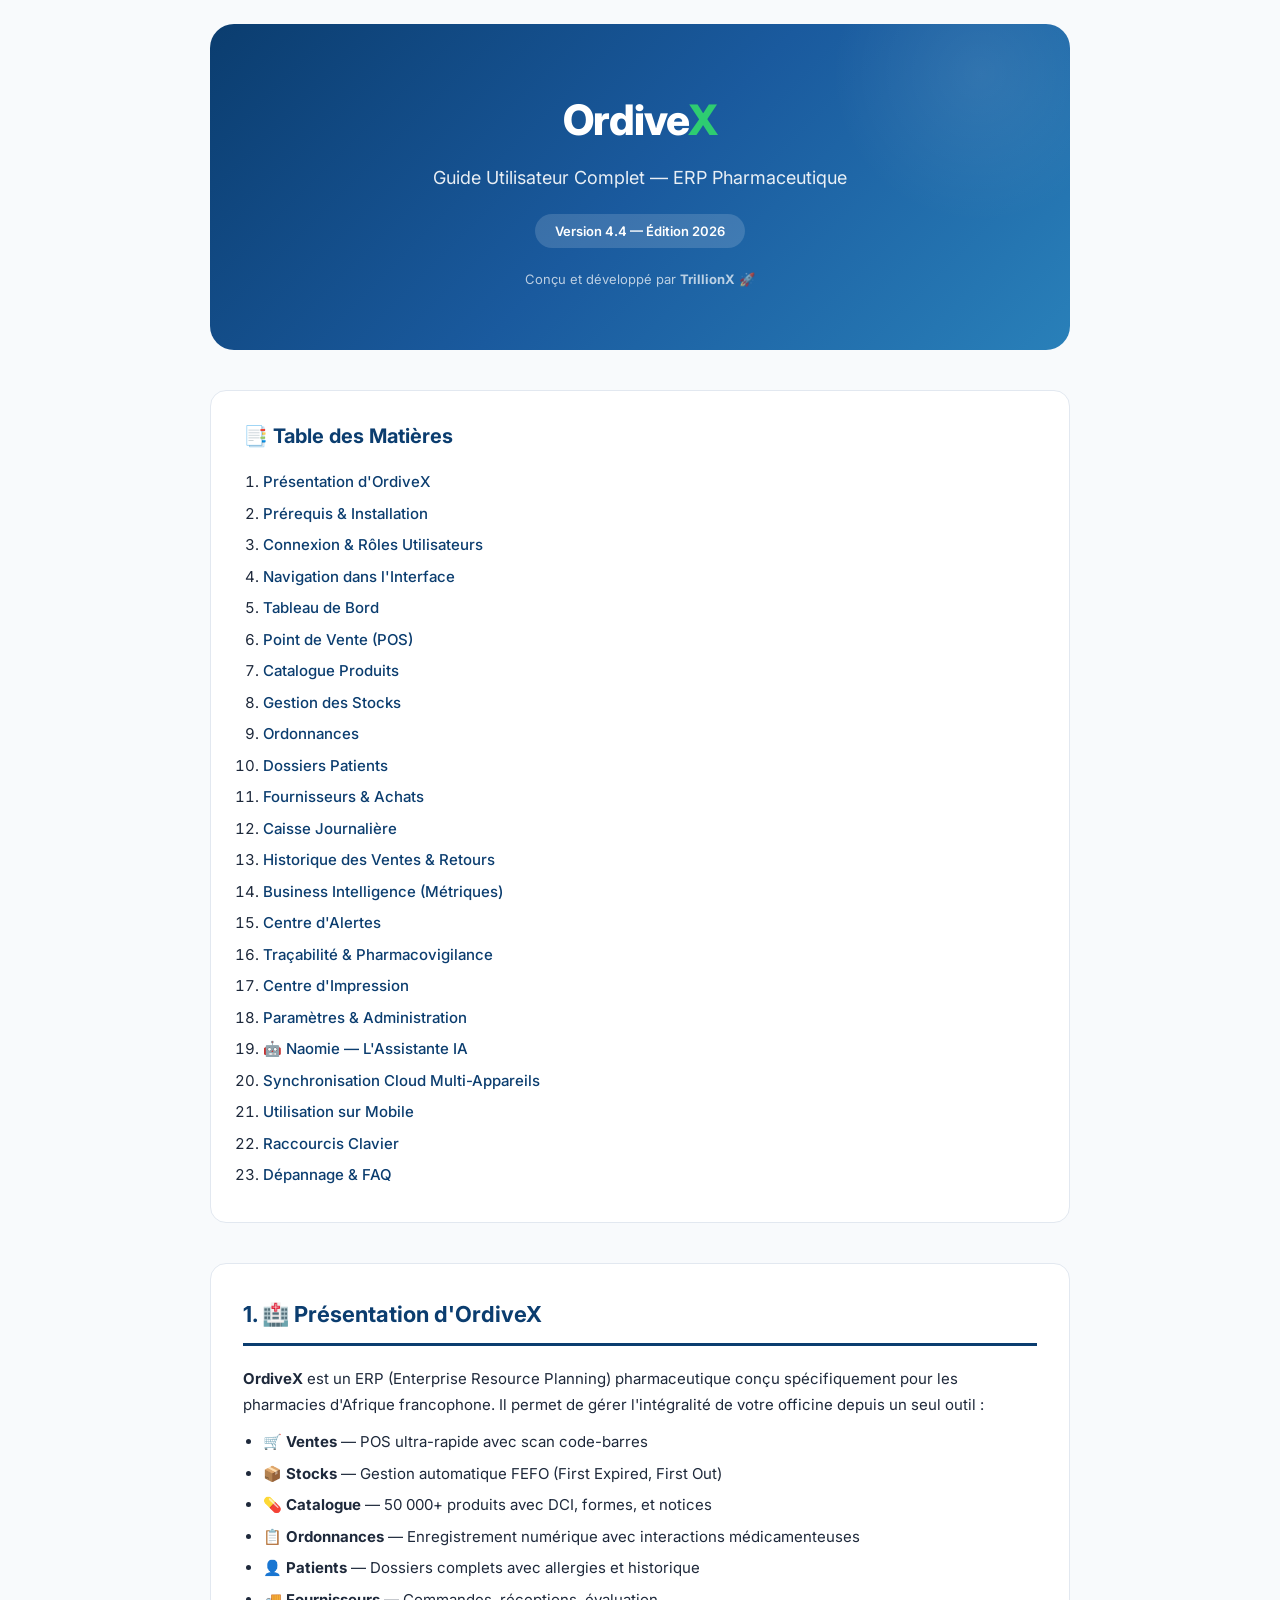
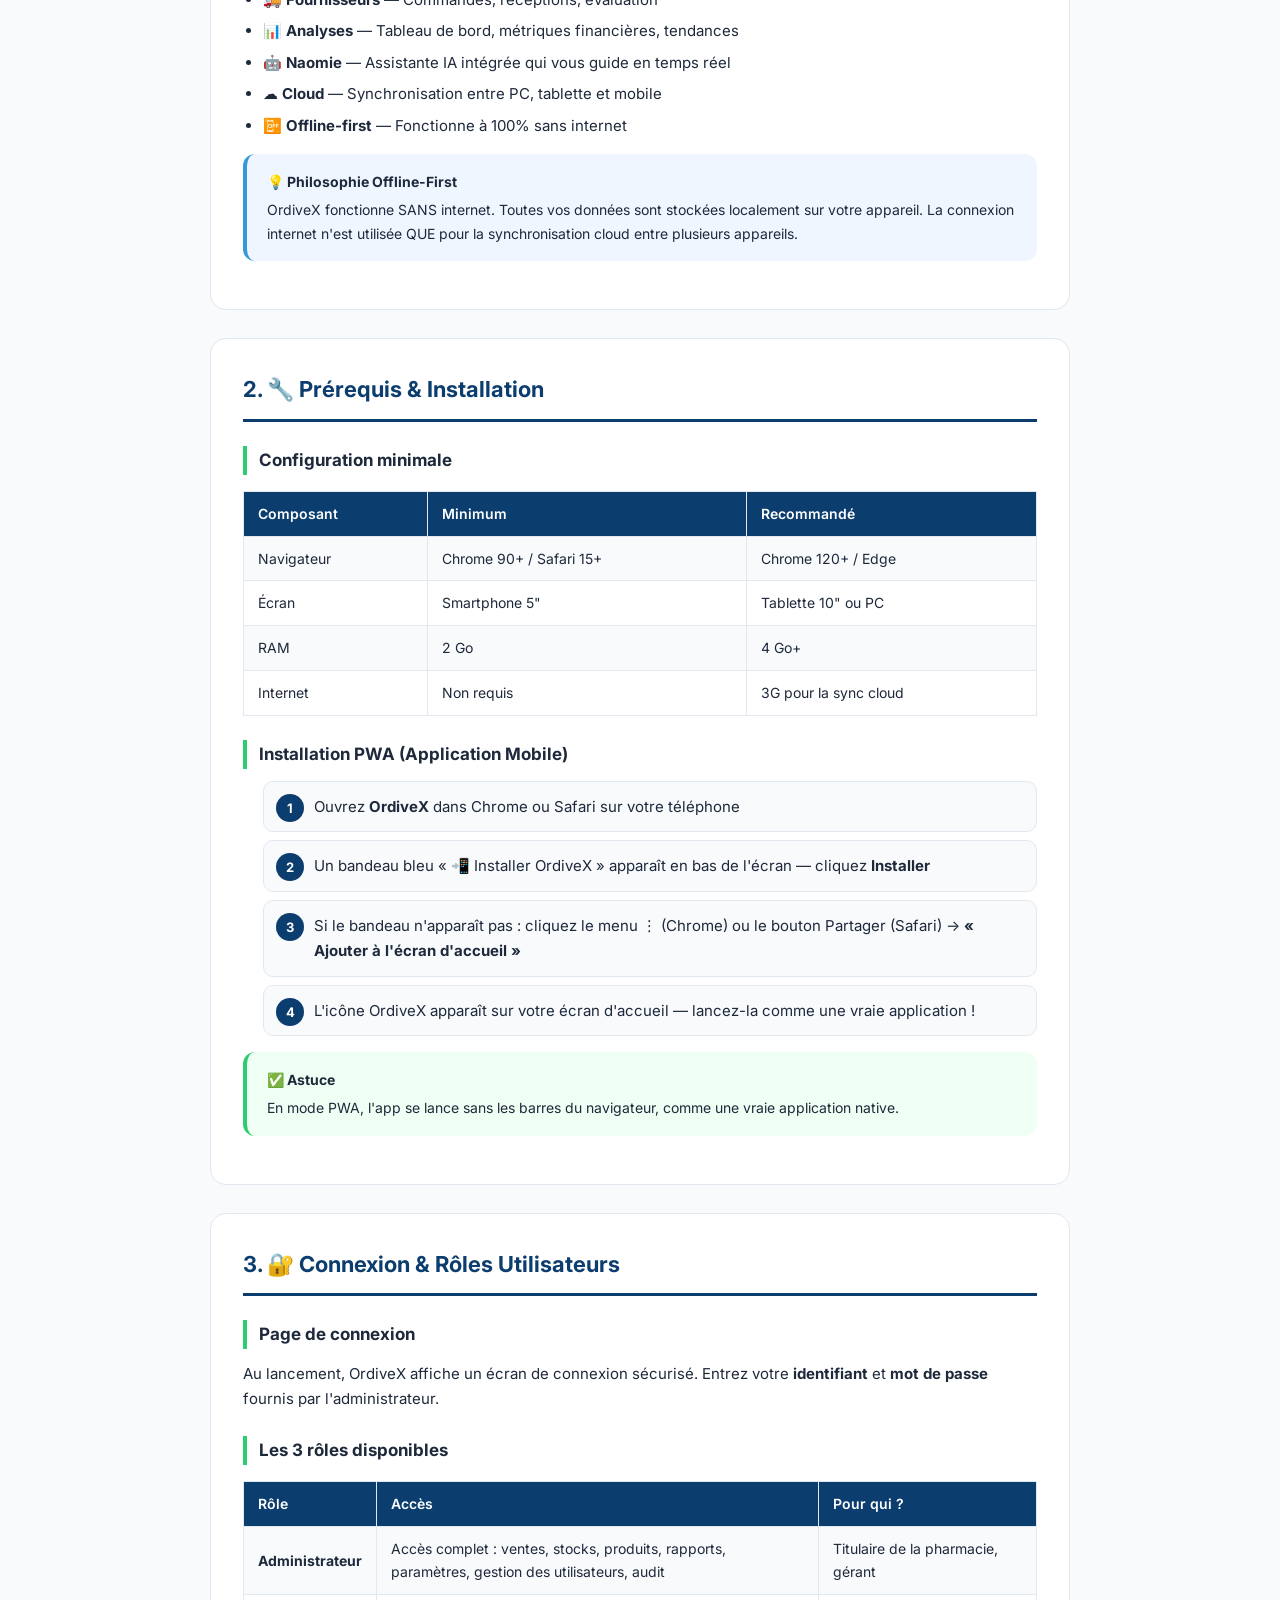
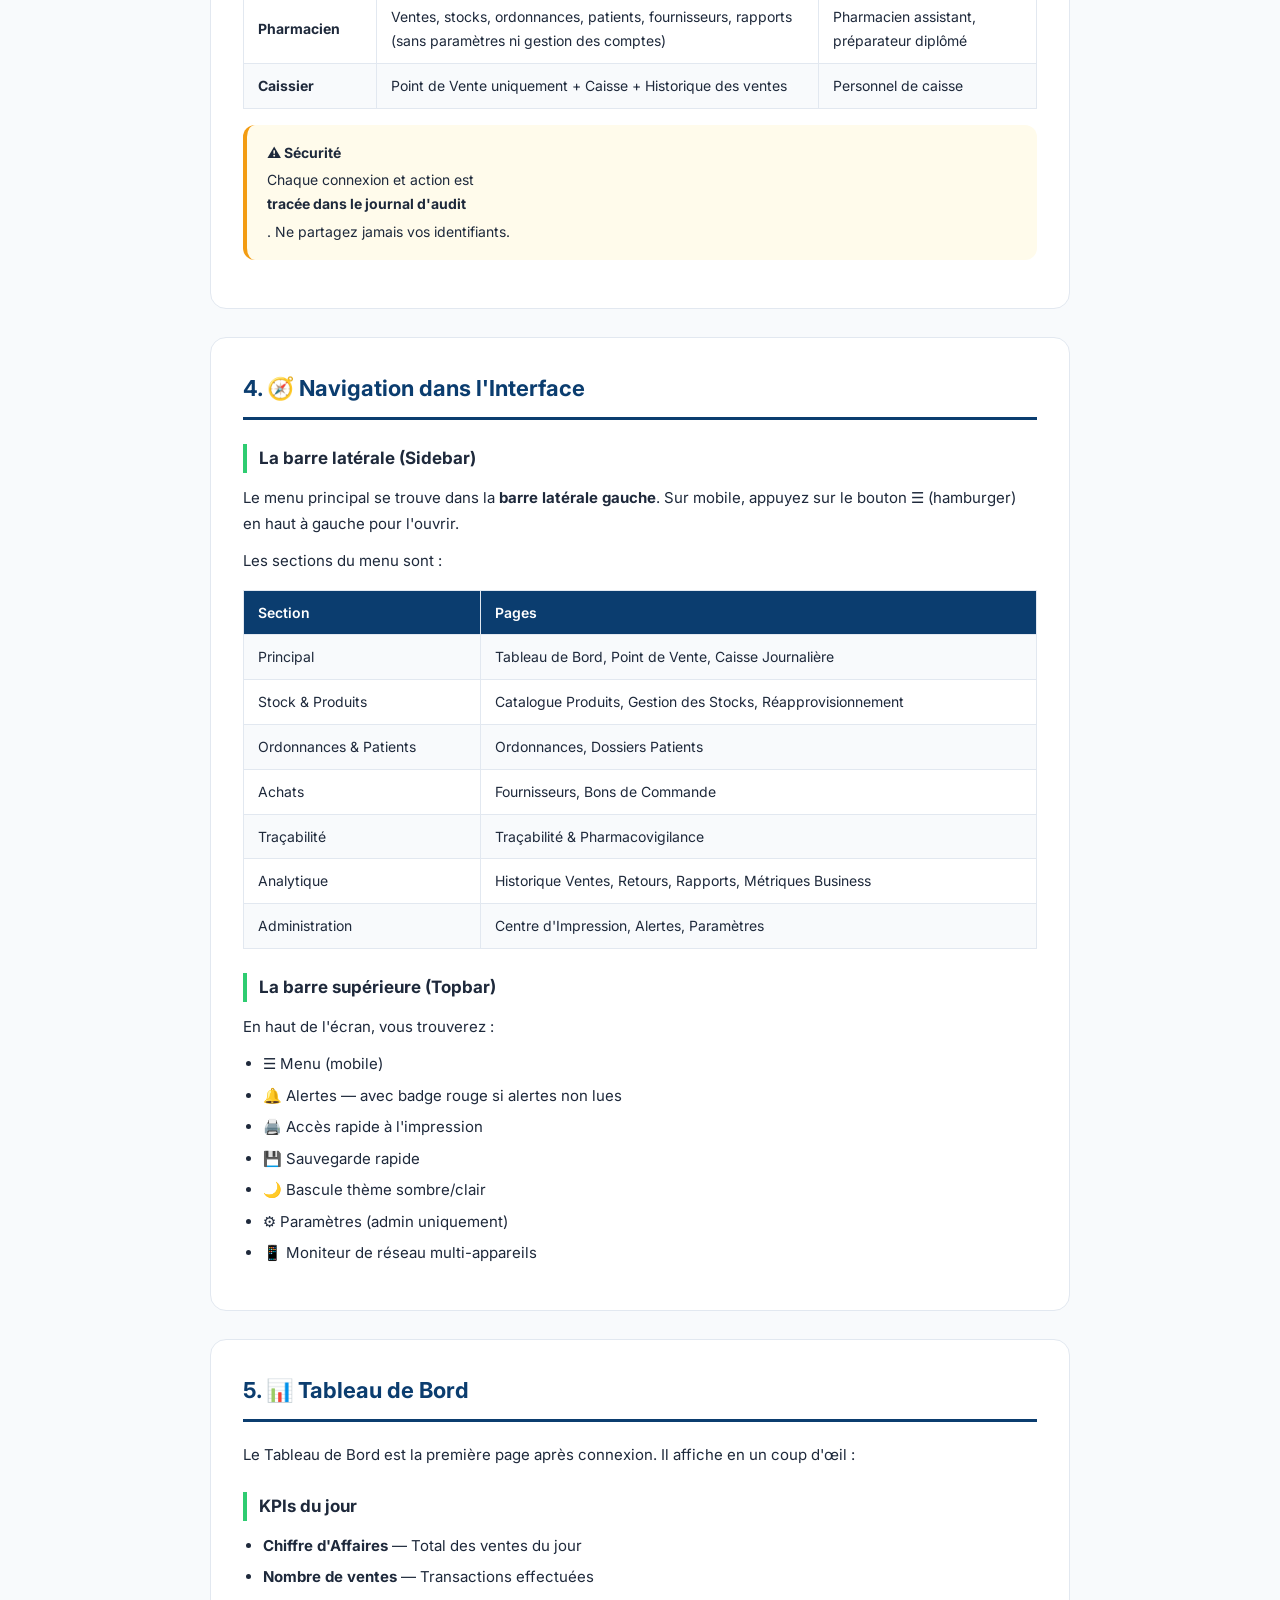
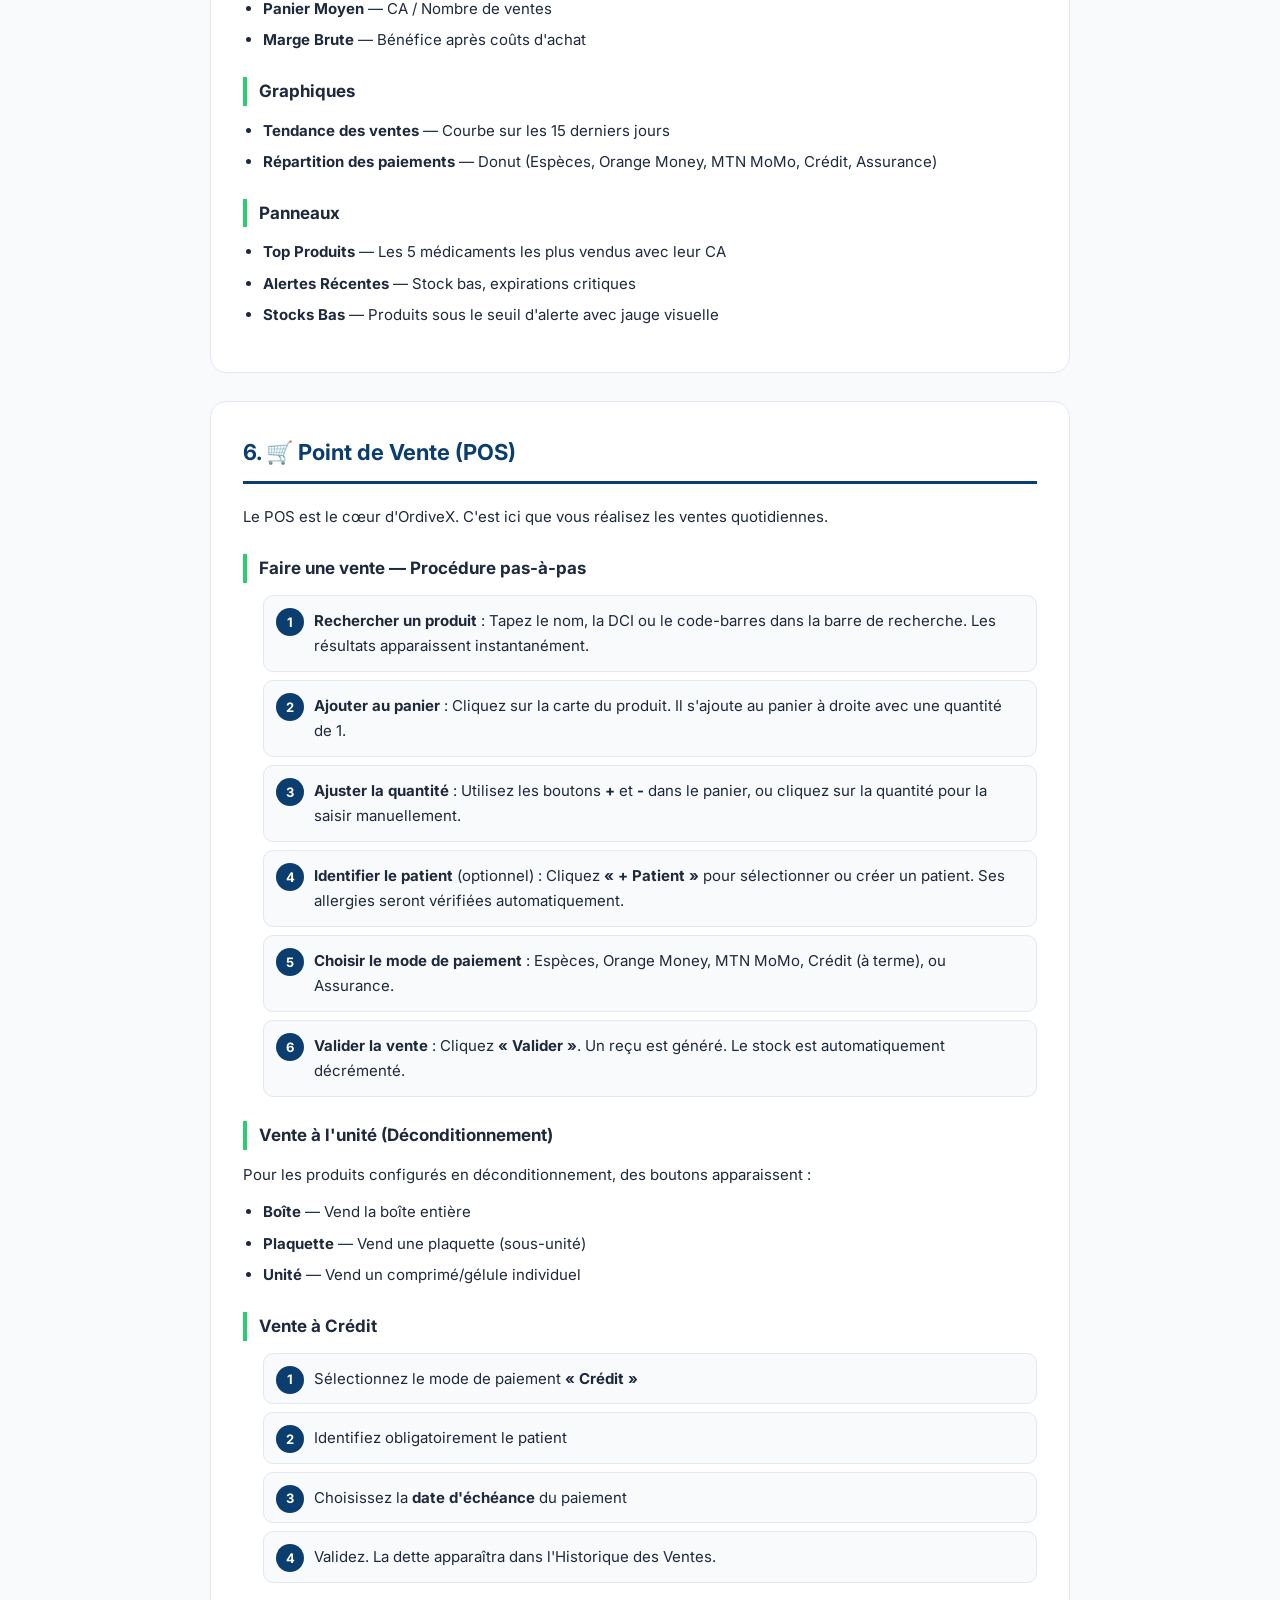
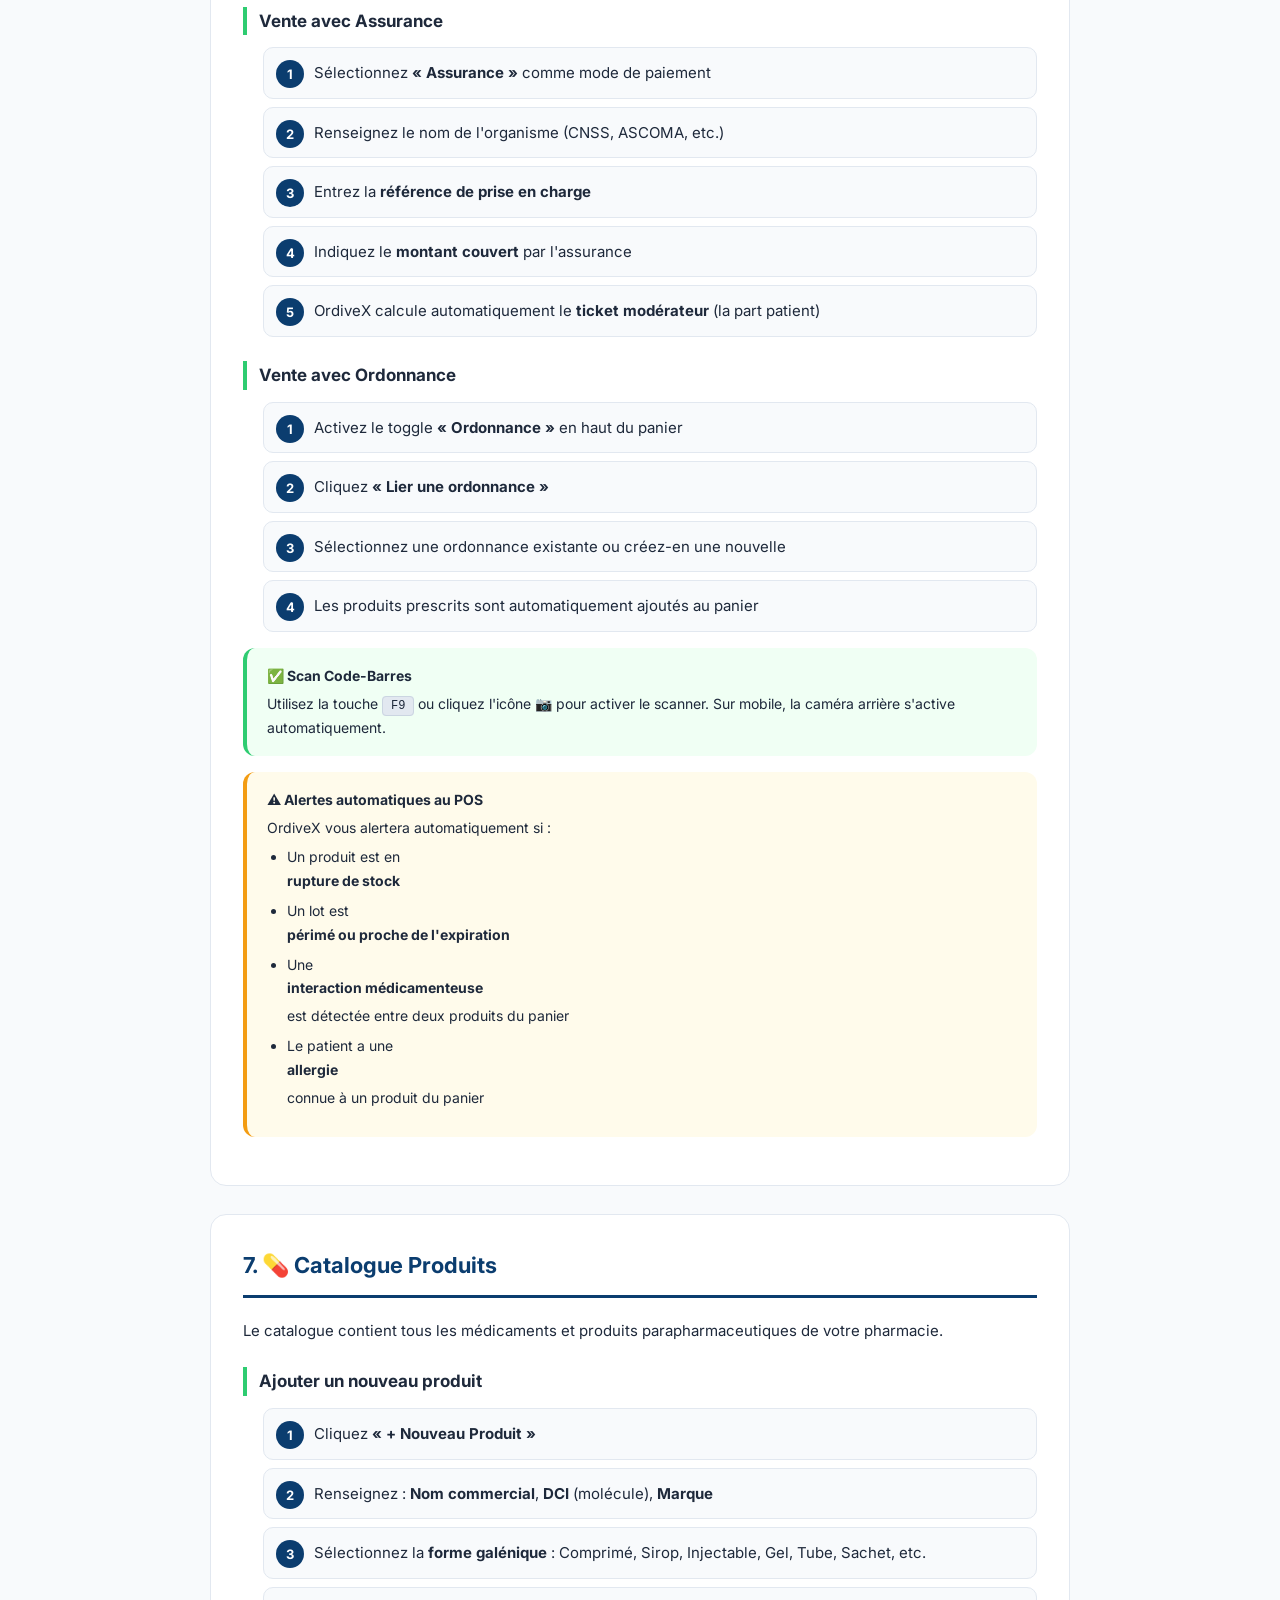
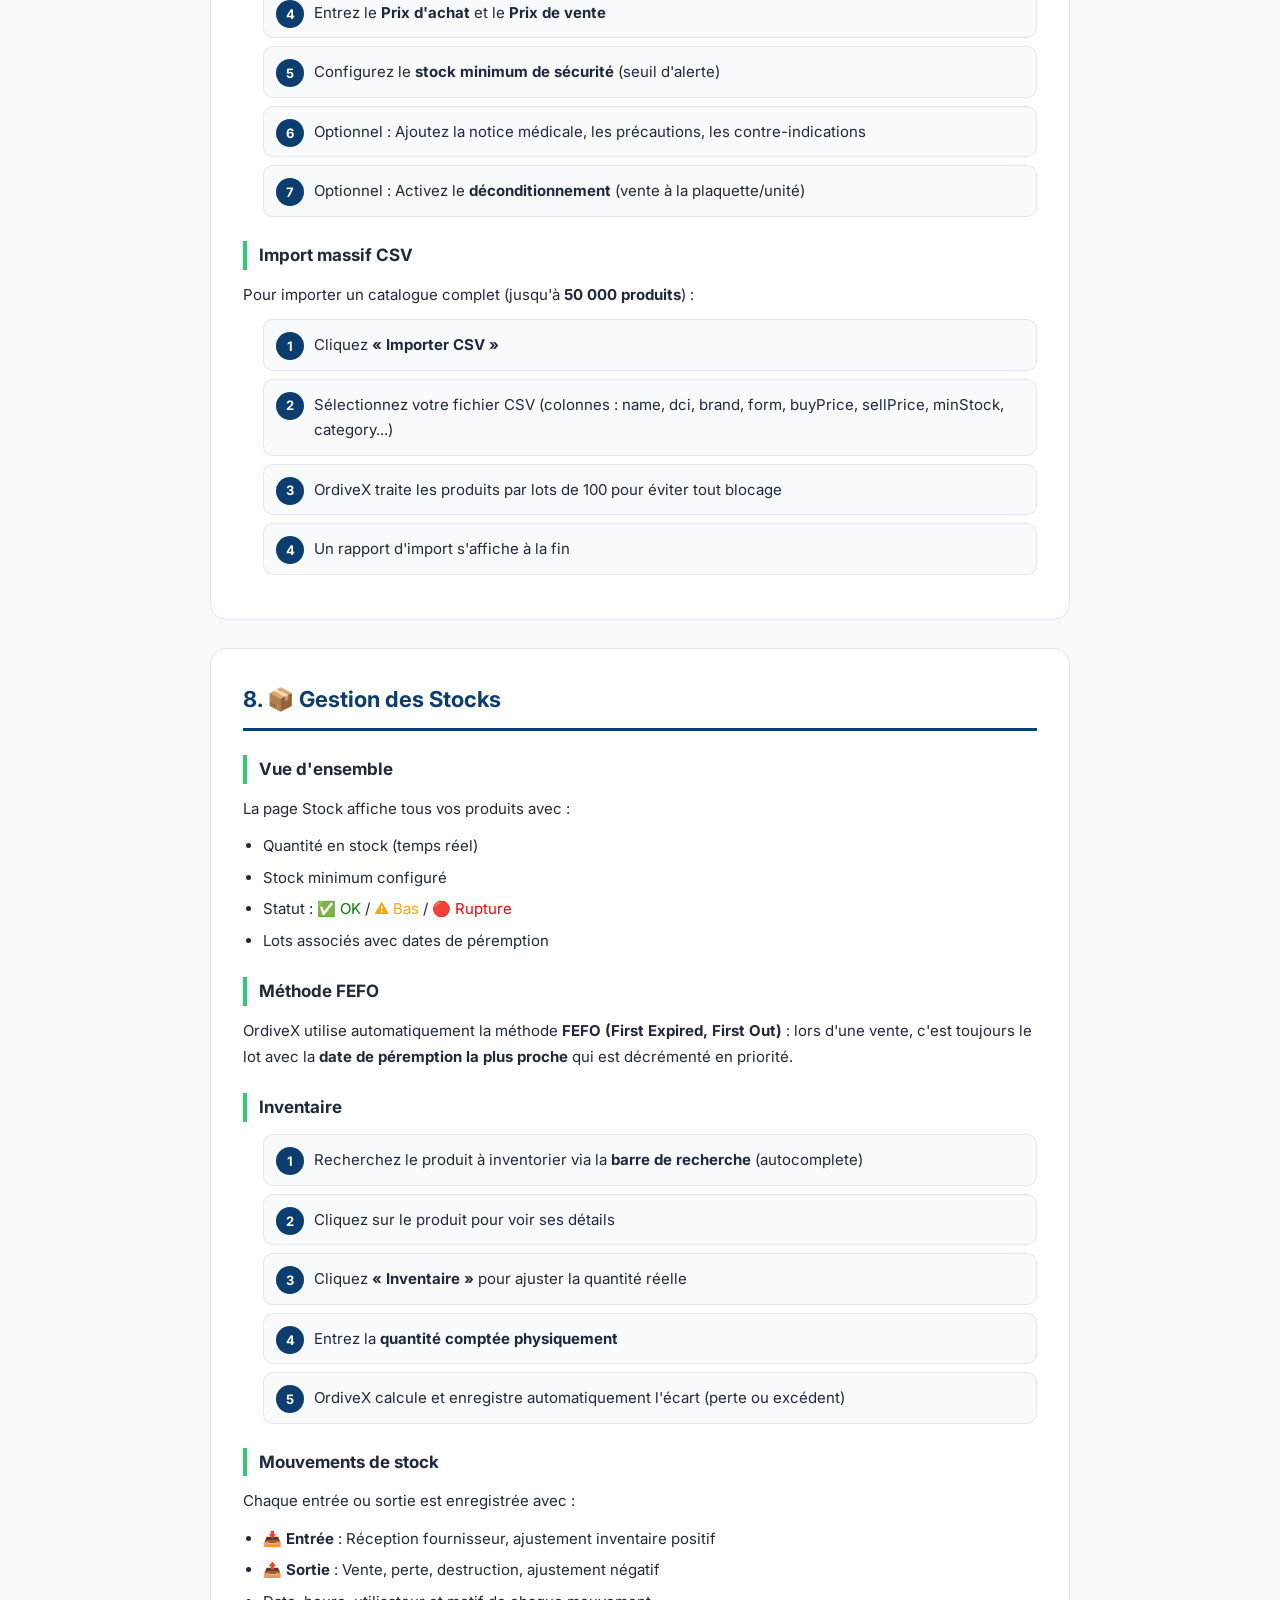
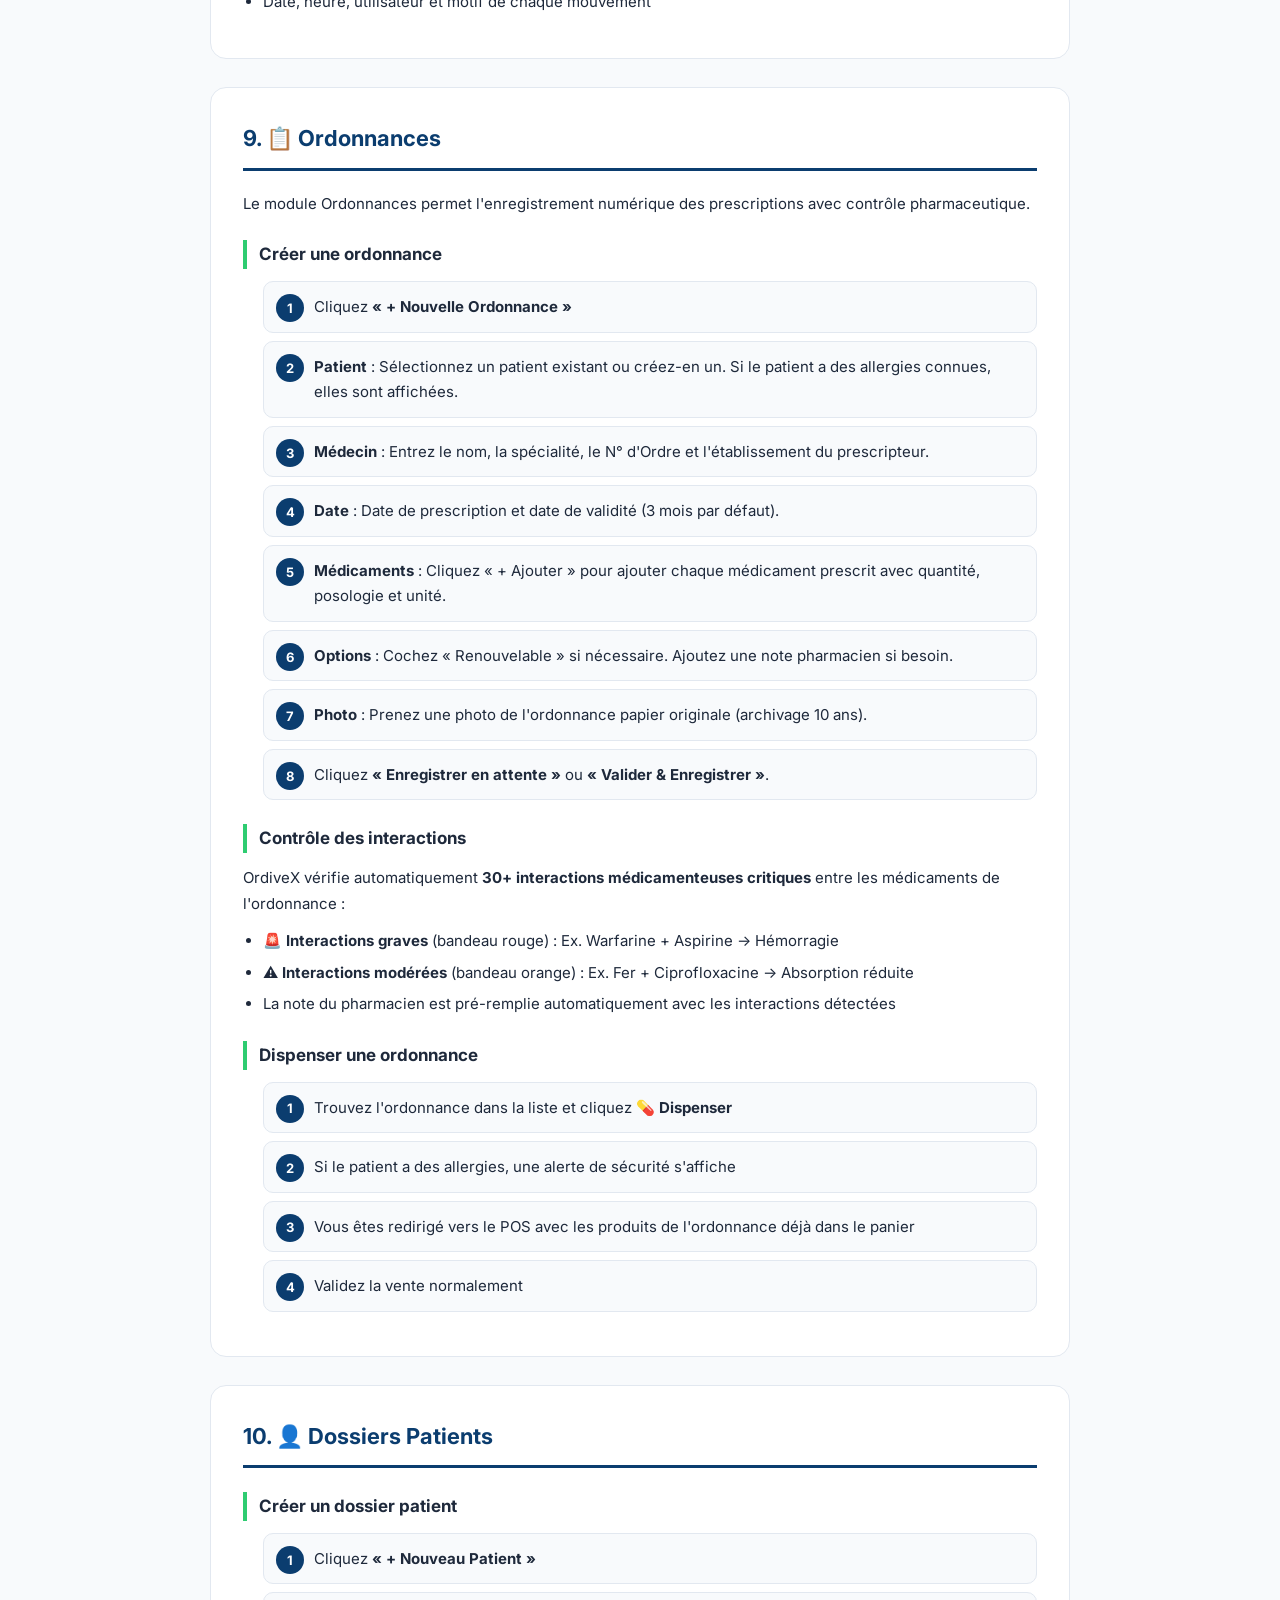
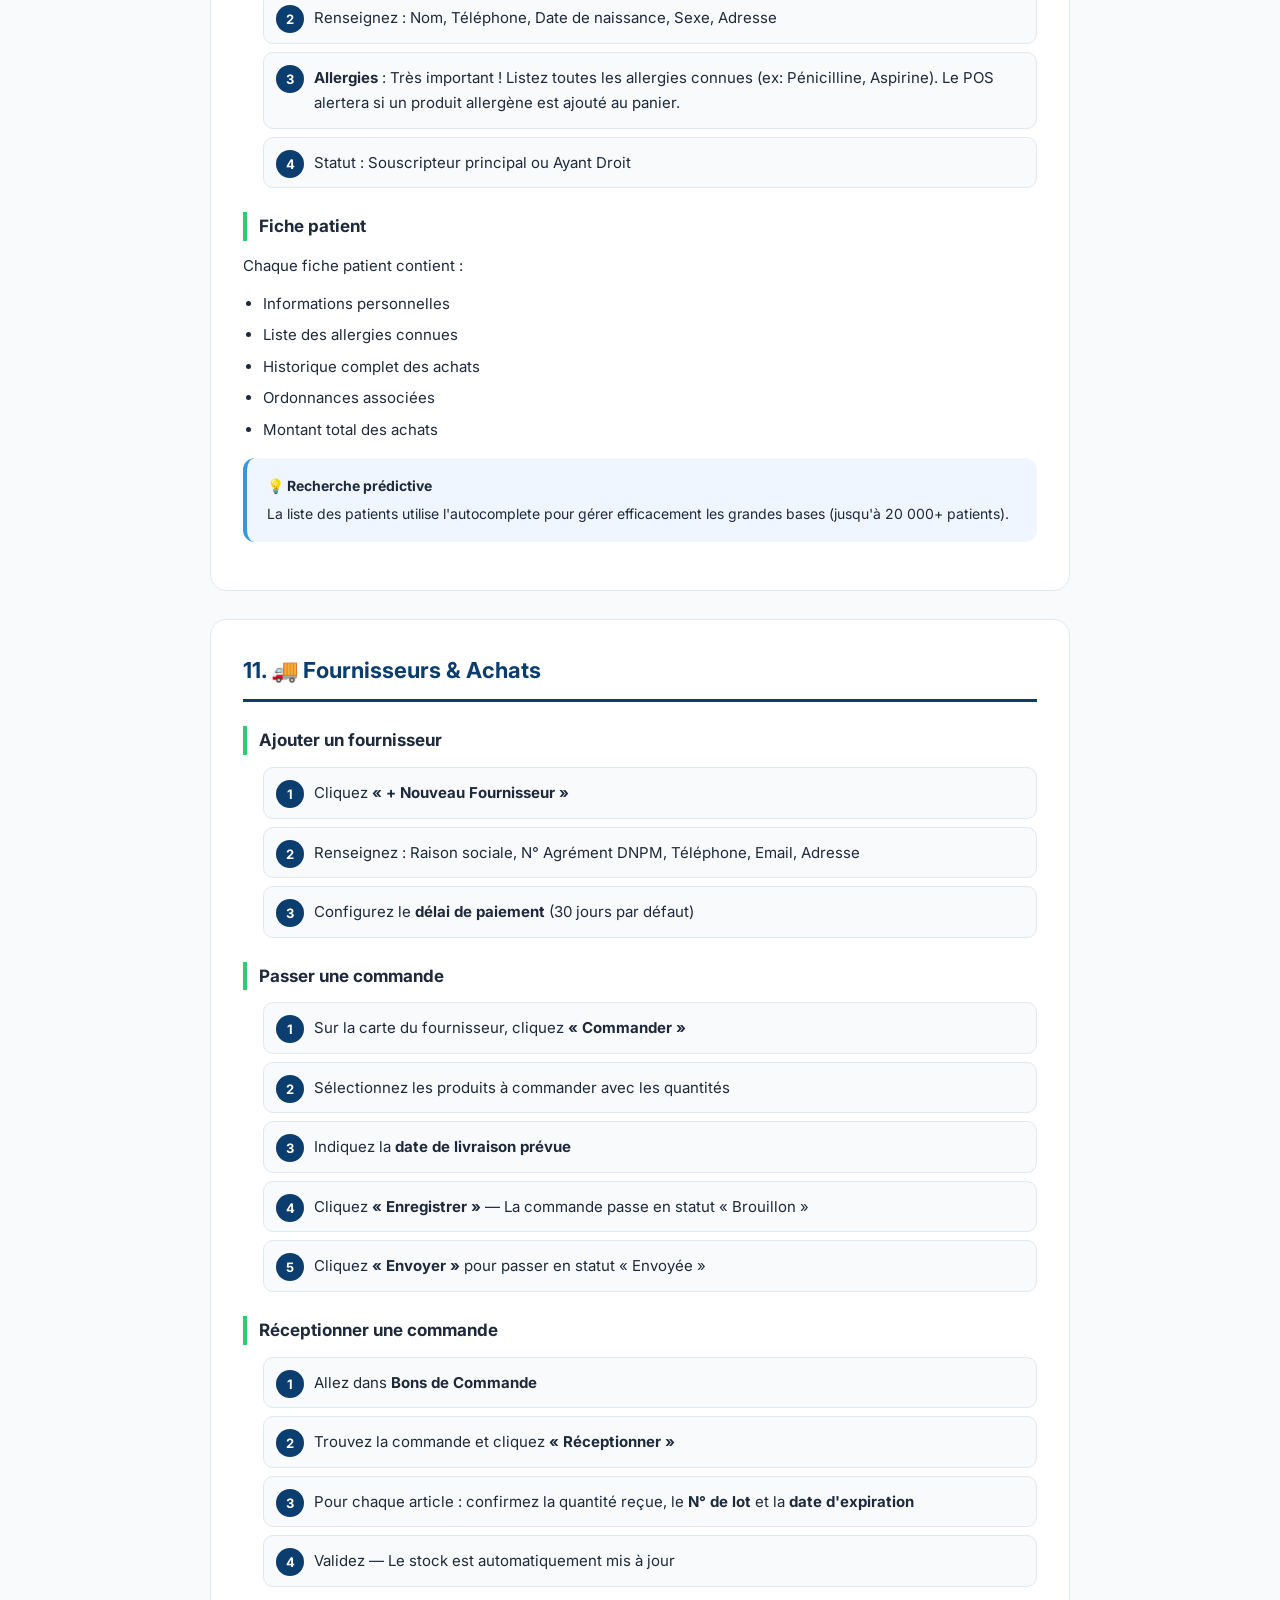
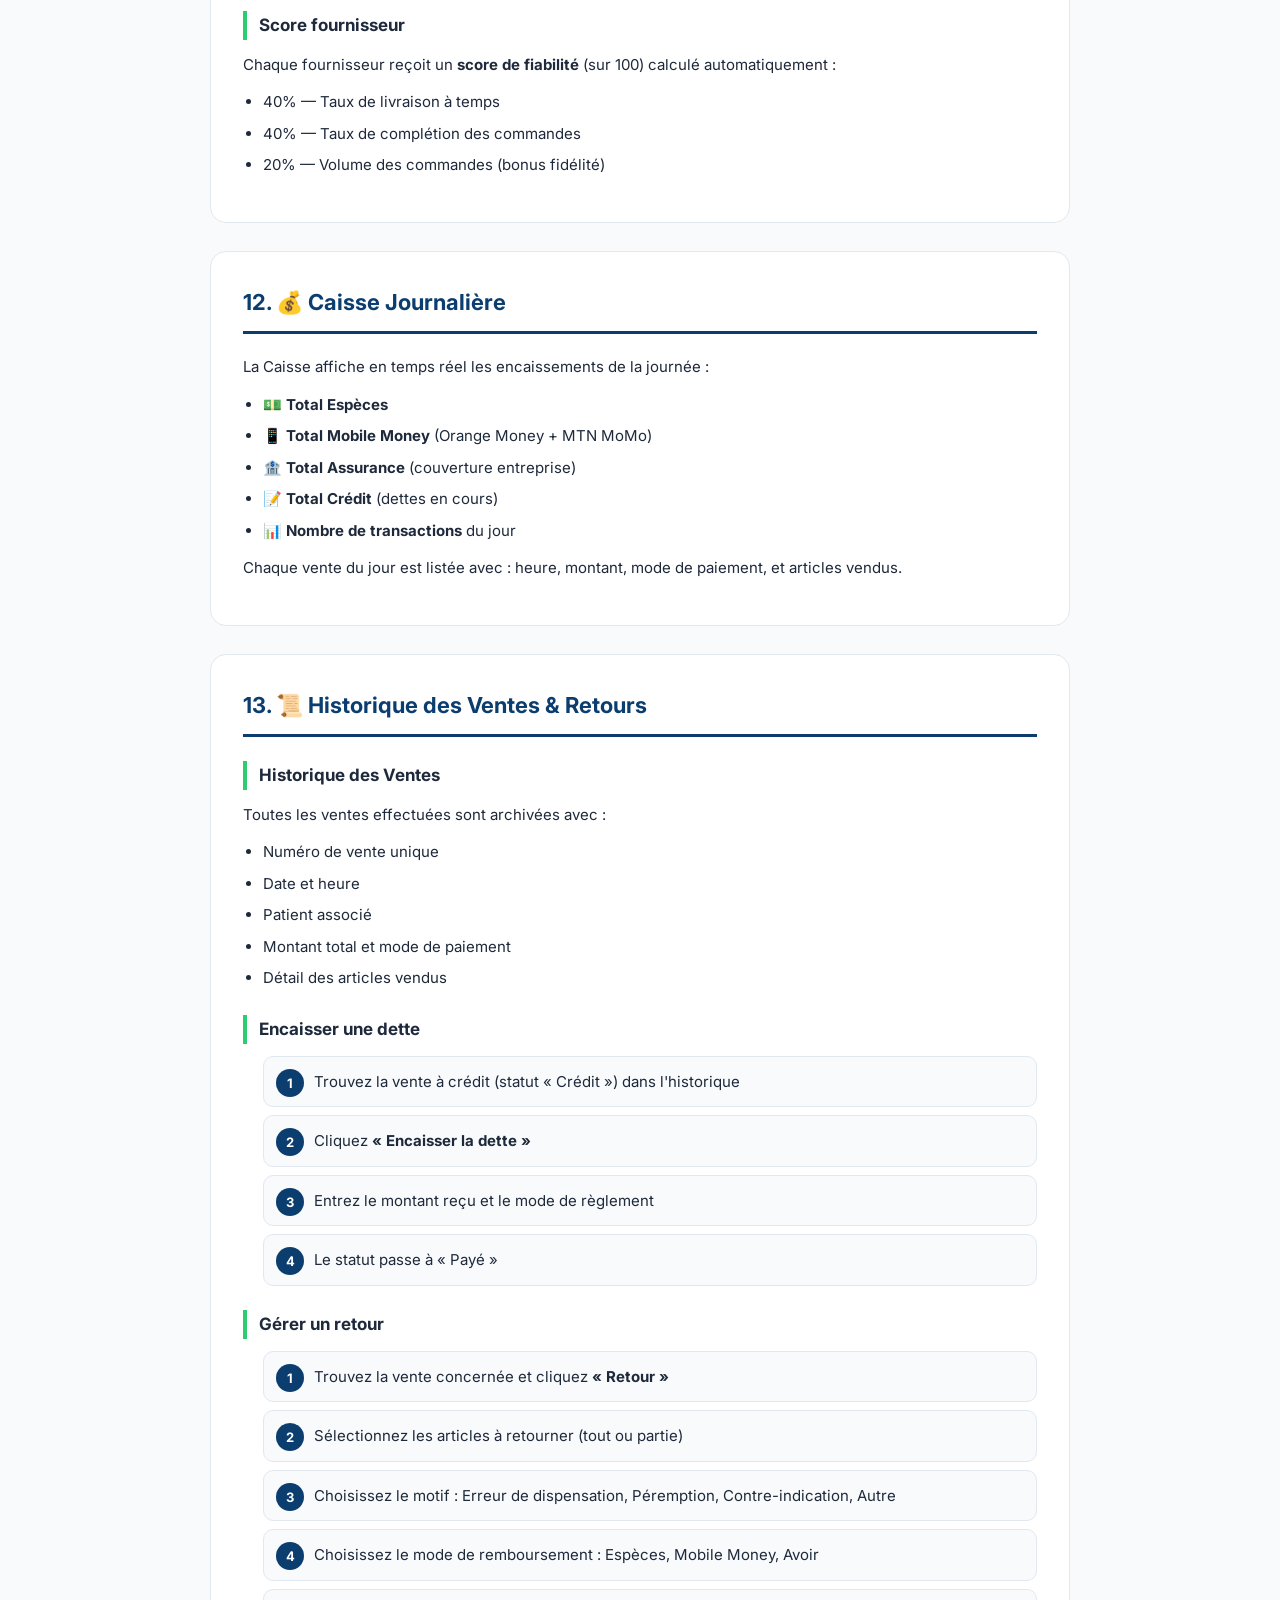
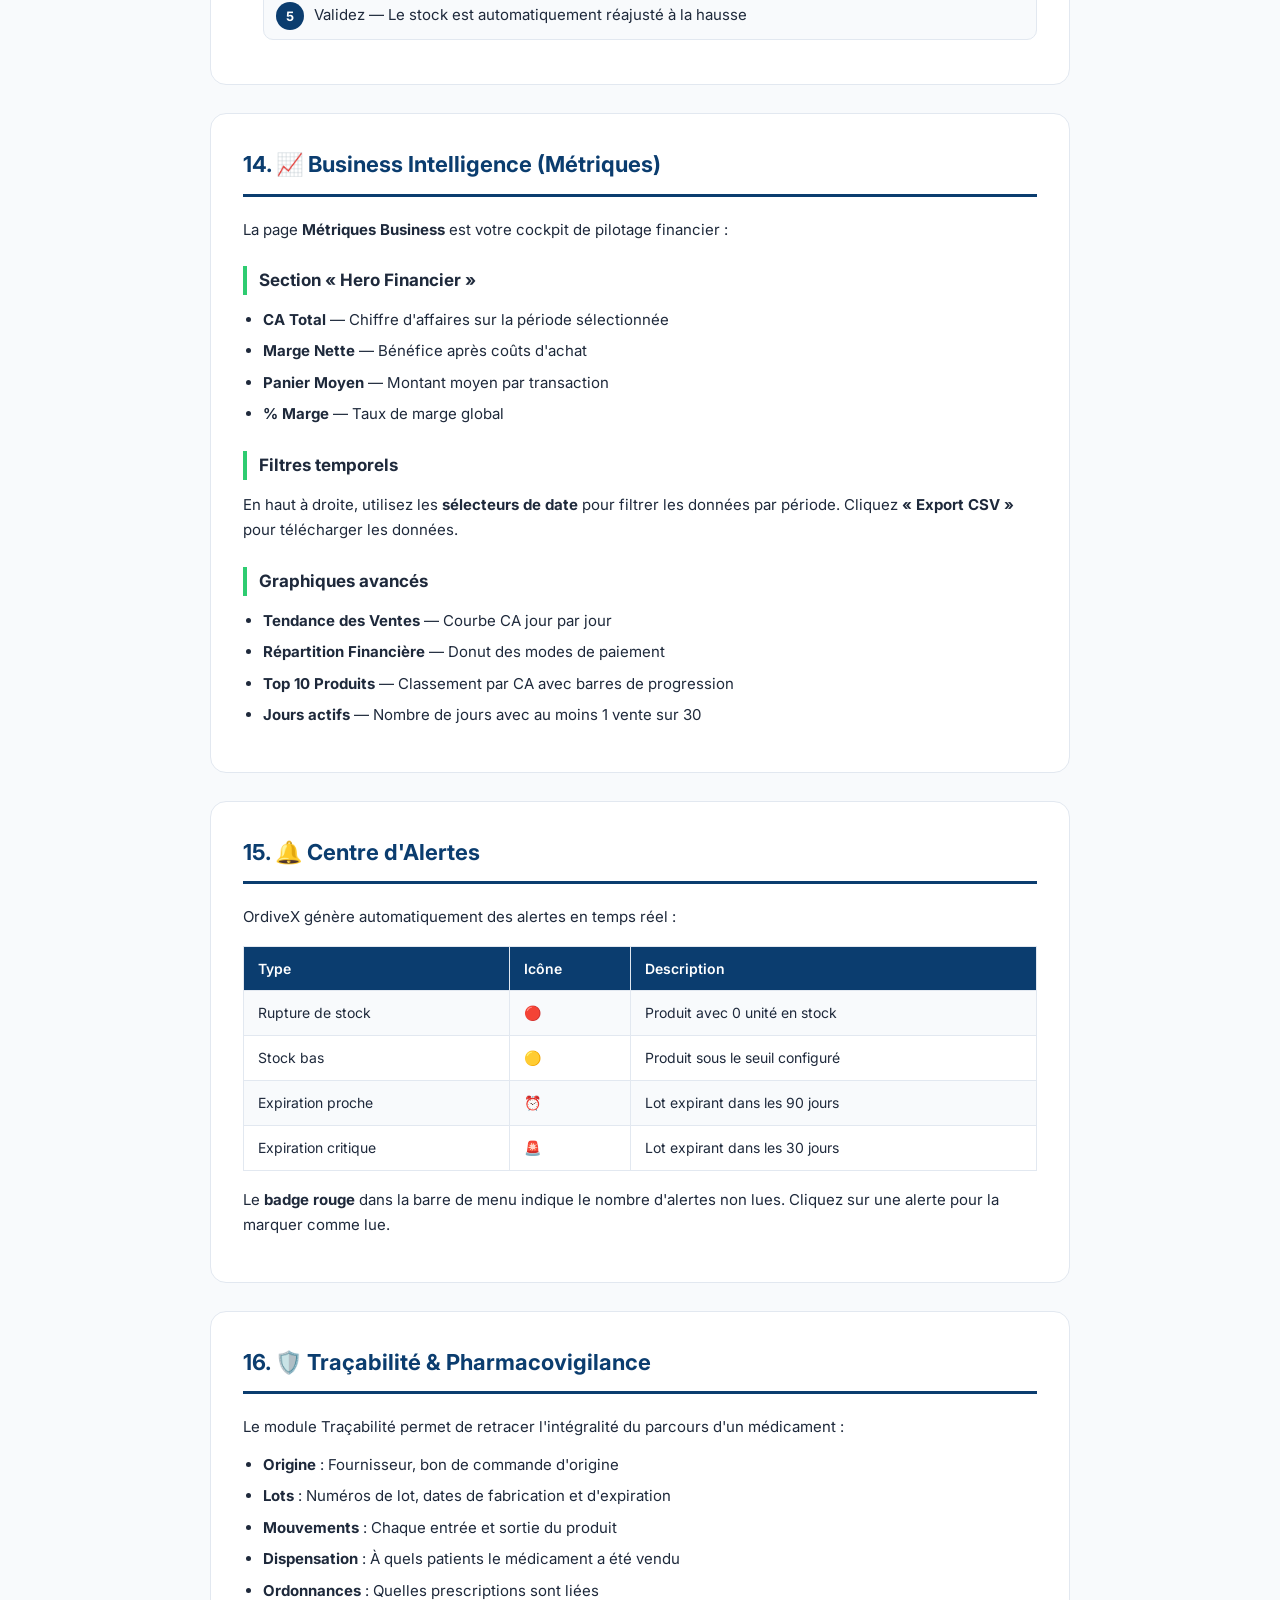
==== guide-utilisateur-ordivex.html @ 0dbf2b80 "docs: add ultra-detailed user guide for OrdiveX (23 sections, Naomie AI documentation, full feature " ====
<!DOCTYPE html>
<html lang="fr">
<head>
  <meta charset="UTF-8">
  <meta name="viewport" content="width=device-width, initial-scale=1.0">
  <title>OrdiveX — Guide Utilisateur Complet</title>
  <link href="https://fonts.googleapis.com/css2?family=Inter:wght@300;400;500;600;700;800&display=swap" rel="stylesheet">
  <style>
    :root {
      --primary: #0B3D6F;
      --accent: #2ECC71;
      --bg: #F8FAFC;
      --surface: #FFFFFF;
      --text: #1E293B;
      --muted: #64748B;
      --border: #E2E8F0;
      --danger: #E74C3C;
      --warning: #F39C12;
      --info: #3498DB;
    }
    * { margin: 0; padding: 0; box-sizing: border-box; }
    body {
      font-family: 'Inter', system-ui, sans-serif;
      background: var(--bg);
      color: var(--text);
      line-height: 1.7;
      font-size: 15px;
    }
    .guide-container {
      max-width: 900px;
      margin: 0 auto;
      padding: 24px 20px 80px;
    }

    /* COVER */
    .cover {
      background: linear-gradient(135deg, #0B3D6F 0%, #1a5a9e 50%, #2980b9 100%);
      border-radius: 24px;
      padding: 60px 40px;
      color: white;
      text-align: center;
      margin-bottom: 40px;
      position: relative;
      overflow: hidden;
    }
    .cover::before {
      content: '';
      position: absolute;
      top: -100px; right: -60px;
      width: 300px; height: 300px;
      background: radial-gradient(circle, rgba(255,255,255,0.08) 0%, transparent 70%);
      border-radius: 50%;
    }
    .cover h1 { font-size: 42px; font-weight: 800; margin-bottom: 8px; letter-spacing: -1px; }
    .cover h1 span { color: var(--accent); }
    .cover .subtitle { font-size: 18px; opacity: 0.9; margin-bottom: 20px; }
    .cover .version { background: rgba(255,255,255,0.15); padding: 6px 20px; border-radius: 20px; display: inline-block; font-size: 13px; font-weight: 600; }

    /* TOC */
    .toc {
      background: var(--surface);
      border: 1px solid var(--border);
      border-radius: 16px;
      padding: 28px 32px;
      margin-bottom: 40px;
    }
    .toc h2 { font-size: 20px; margin-bottom: 16px; color: var(--primary); }
    .toc ol { padding-left: 20px; }
    .toc li { margin-bottom: 6px; }
    .toc a { color: var(--primary); text-decoration: none; font-weight: 500; }
    .toc a:hover { text-decoration: underline; }

    /* SECTIONS */
    .section {
      background: var(--surface);
      border: 1px solid var(--border);
      border-radius: 16px;
      padding: 32px;
      margin-bottom: 28px;
      page-break-inside: avoid;
    }
    .section h2 {
      font-size: 22px;
      font-weight: 700;
      color: var(--primary);
      border-bottom: 3px solid var(--primary);
      padding-bottom: 10px;
      margin-bottom: 20px;
      display: flex;
      align-items: center;
      gap: 10px;
    }
    .section h3 {
      font-size: 17px;
      font-weight: 700;
      color: var(--text);
      margin: 24px 0 12px;
      padding-left: 12px;
      border-left: 4px solid var(--accent);
    }
    .section h4 {
      font-size: 15px;
      font-weight: 600;
      color: var(--muted);
      margin: 16px 0 8px;
    }
    .section p { margin-bottom: 12px; }
    .section ul, .section ol { padding-left: 20px; margin-bottom: 12px; }
    .section li { margin-bottom: 6px; }

    /* SPECIAL BOXES */
    .tip, .warning, .important, .example {
      padding: 16px 20px;
      border-radius: 12px;
      margin: 16px 0;
      font-size: 14px;
    }
    .tip { background: #F0FFF4; border-left: 4px solid var(--accent); }
    .warning { background: #FFFBEB; border-left: 4px solid var(--warning); }
    .important { background: #EFF6FF; border-left: 4px solid var(--info); }
    .example { background: #F8FAFC; border: 1px dashed var(--border); }

    .tip strong, .warning strong, .important strong { display: block; margin-bottom: 4px; }

    /* STEPS */
    .steps { counter-reset: step; padding-left: 0; list-style: none; }
    .steps li {
      counter-increment: step;
      padding: 12px 16px 12px 50px;
      position: relative;
      margin-bottom: 8px;
      background: #F8FAFC;
      border-radius: 10px;
      border: 1px solid var(--border);
    }
    .steps li::before {
      content: counter(step);
      position: absolute;
      left: 12px;
      top: 12px;
      width: 28px;
      height: 28px;
      background: var(--primary);
      color: white;
      border-radius: 50%;
      display: flex;
      align-items: center;
      justify-content: center;
      font-weight: 700;
      font-size: 13px;
    }

    /* KEYBOARD */
    kbd {
      background: #E2E8F0;
      padding: 2px 8px;
      border-radius: 4px;
      font-size: 12px;
      font-family: 'JetBrains Mono', monospace;
      border: 1px solid #CBD5E1;
    }

    /* TABLE */
    table {
      width: 100%;
      border-collapse: collapse;
      margin: 16px 0;
      font-size: 14px;
    }
    th, td {
      padding: 10px 14px;
      border: 1px solid var(--border);
      text-align: left;
    }
    th { background: var(--primary); color: white; font-weight: 600; }
    tr:nth-child(even) { background: #F8FAFC; }

    /* NAOMIE CHAT EXAMPLE */
    .chat-example {
      background: #F1F5F9;
      border-radius: 16px;
      padding: 20px;
      margin: 16px 0;
    }
    .chat-ex-user, .chat-ex-bot {
      padding: 10px 16px;
      border-radius: 12px;
      margin-bottom: 8px;
      max-width: 80%;
      font-size: 14px;
    }
    .chat-ex-user {
      background: var(--primary);
      color: white;
      margin-left: auto;
      border-bottom-right-radius: 4px;
    }
    .chat-ex-bot {
      background: white;
      border: 1px solid var(--border);
      border-bottom-left-radius: 4px;
    }

    /* PRINT */
    @media print {
      body { font-size: 12px; }
      .cover { padding: 30px 20px; }
      .cover h1 { font-size: 28px; }
      .section { break-inside: avoid; }
      .guide-container { max-width: 100%; padding: 0; }
    }

    /* MOBILE */
    @media (max-width: 768px) {
      .cover { padding: 40px 20px; }
      .cover h1 { font-size: 28px; }
      .section { padding: 20px; }
      .section h2 { font-size: 18px; }
    }
  </style>
</head>
<body>

<div class="guide-container">

  <!-- ═══════════════════════════════════════ COUVERTURE ═══════════════════════════════════════ -->
  <div class="cover">
    <h1>Ordive<span>X</span></h1>
    <p class="subtitle">Guide Utilisateur Complet — ERP Pharmaceutique</p>
    <div class="version">Version 4.4 — Édition 2026</div>
    <p style="margin-top:20px;font-size:13px;opacity:0.7">Conçu et développé par <strong>TrillionX</strong> 🚀</p>
  </div>

  <!-- ═══════════════════════════════════════ TABLE DES MATIÈRES ═══════════════════════════════════════ -->
  <div class="toc">
    <h2>📑 Table des Matières</h2>
    <ol>
      <li><a href="#intro">Présentation d'OrdiveX</a></li>
      <li><a href="#prereqs">Prérequis & Installation</a></li>
      <li><a href="#connexion">Connexion & Rôles Utilisateurs</a></li>
      <li><a href="#navigation">Navigation dans l'Interface</a></li>
      <li><a href="#dashboard">Tableau de Bord</a></li>
      <li><a href="#pos">Point de Vente (POS)</a></li>
      <li><a href="#catalogue">Catalogue Produits</a></li>
      <li><a href="#stock">Gestion des Stocks</a></li>
      <li><a href="#ordonnances">Ordonnances</a></li>
      <li><a href="#patients">Dossiers Patients</a></li>
      <li><a href="#fournisseurs">Fournisseurs & Achats</a></li>
      <li><a href="#caisse">Caisse Journalière</a></li>
      <li><a href="#ventes">Historique des Ventes & Retours</a></li>
      <li><a href="#metrics">Business Intelligence (Métriques)</a></li>
      <li><a href="#alertes">Centre d'Alertes</a></li>
      <li><a href="#tracabilite">Traçabilité & Pharmacovigilance</a></li>
      <li><a href="#impression">Centre d'Impression</a></li>
      <li><a href="#parametres">Paramètres & Administration</a></li>
      <li><a href="#naomie">🤖 Naomie — L'Assistante IA</a></li>
      <li><a href="#cloud">Synchronisation Cloud Multi-Appareils</a></li>
      <li><a href="#mobile">Utilisation sur Mobile</a></li>
      <li><a href="#raccourcis">Raccourcis Clavier</a></li>
      <li><a href="#depannage">Dépannage & FAQ</a></li>
    </ol>
  </div>

  <!-- ═══════ 1. PRÉSENTATION ═══════ -->
  <div class="section" id="intro">
    <h2>1. 🏥 Présentation d'OrdiveX</h2>
    <p><strong>OrdiveX</strong> est un ERP (Enterprise Resource Planning) pharmaceutique conçu spécifiquement pour les pharmacies d'Afrique francophone. Il permet de gérer l'intégralité de votre officine depuis un seul outil :</p>
    <ul>
      <li>🛒 <strong>Ventes</strong> — POS ultra-rapide avec scan code-barres</li>
      <li>📦 <strong>Stocks</strong> — Gestion automatique FEFO (First Expired, First Out)</li>
      <li>💊 <strong>Catalogue</strong> — 50 000+ produits avec DCI, formes, et notices</li>
      <li>📋 <strong>Ordonnances</strong> — Enregistrement numérique avec interactions médicamenteuses</li>
      <li>👤 <strong>Patients</strong> — Dossiers complets avec allergies et historique</li>
      <li>🚚 <strong>Fournisseurs</strong> — Commandes, réceptions, évaluation</li>
      <li>📊 <strong>Analyses</strong> — Tableau de bord, métriques financières, tendances</li>
      <li>🤖 <strong>Naomie</strong> — Assistante IA intégrée qui vous guide en temps réel</li>
      <li>☁️ <strong>Cloud</strong> — Synchronisation entre PC, tablette et mobile</li>
      <li>📴 <strong>Offline-first</strong> — Fonctionne à 100% sans internet</li>
    </ul>

    <div class="important">
      <strong>💡 Philosophie Offline-First</strong>
      OrdiveX fonctionne SANS internet. Toutes vos données sont stockées localement sur votre appareil. La connexion internet n'est utilisée QUE pour la synchronisation cloud entre plusieurs appareils.
    </div>
  </div>

  <!-- ═══════ 2. PRÉREQUIS ═══════ -->
  <div class="section" id="prereqs">
    <h2>2. 🔧 Prérequis & Installation</h2>
    <h3>Configuration minimale</h3>
    <table>
      <tr><th>Composant</th><th>Minimum</th><th>Recommandé</th></tr>
      <tr><td>Navigateur</td><td>Chrome 90+ / Safari 15+</td><td>Chrome 120+ / Edge</td></tr>
      <tr><td>Écran</td><td>Smartphone 5"</td><td>Tablette 10" ou PC</td></tr>
      <tr><td>RAM</td><td>2 Go</td><td>4 Go+</td></tr>
      <tr><td>Internet</td><td>Non requis</td><td>3G pour la sync cloud</td></tr>
    </table>

    <h3>Installation PWA (Application Mobile)</h3>
    <ol class="steps">
      <li>Ouvrez <strong>OrdiveX</strong> dans Chrome ou Safari sur votre téléphone</li>
      <li>Un bandeau bleu « 📲 Installer OrdiveX » apparaît en bas de l'écran — cliquez <strong>Installer</strong></li>
      <li>Si le bandeau n'apparaît pas : cliquez le menu ⋮ (Chrome) ou le bouton Partager (Safari) → <strong>« Ajouter à l'écran d'accueil »</strong></li>
      <li>L'icône OrdiveX apparaît sur votre écran d'accueil — lancez-la comme une vraie application !</li>
    </ol>
    <div class="tip">
      <strong>✅ Astuce</strong>
      En mode PWA, l'app se lance sans les barres du navigateur, comme une vraie application native.
    </div>
  </div>

  <!-- ═══════ 3. CONNEXION ═══════ -->
  <div class="section" id="connexion">
    <h2>3. 🔐 Connexion & Rôles Utilisateurs</h2>
    <h3>Page de connexion</h3>
    <p>Au lancement, OrdiveX affiche un écran de connexion sécurisé. Entrez votre <strong>identifiant</strong> et <strong>mot de passe</strong> fournis par l'administrateur.</p>

    <h3>Les 3 rôles disponibles</h3>
    <table>
      <tr><th>Rôle</th><th>Accès</th><th>Pour qui ?</th></tr>
      <tr>
        <td><strong>Administrateur</strong></td>
        <td>Accès complet : ventes, stocks, produits, rapports, paramètres, gestion des utilisateurs, audit</td>
        <td>Titulaire de la pharmacie, gérant</td>
      </tr>
      <tr>
        <td><strong>Pharmacien</strong></td>
        <td>Ventes, stocks, ordonnances, patients, fournisseurs, rapports (sans paramètres ni gestion des comptes)</td>
        <td>Pharmacien assistant, préparateur diplômé</td>
      </tr>
      <tr>
        <td><strong>Caissier</strong></td>
        <td>Point de Vente uniquement + Caisse + Historique des ventes</td>
        <td>Personnel de caisse</td>
      </tr>
    </table>

    <div class="warning">
      <strong>⚠️ Sécurité</strong>
      Chaque connexion et action est <strong>tracée dans le journal d'audit</strong>. Ne partagez jamais vos identifiants.
    </div>
  </div>

  <!-- ═══════ 4. NAVIGATION ═══════ -->
  <div class="section" id="navigation">
    <h2>4. 🧭 Navigation dans l'Interface</h2>
    <h3>La barre latérale (Sidebar)</h3>
    <p>Le menu principal se trouve dans la <strong>barre latérale gauche</strong>. Sur mobile, appuyez sur le bouton <strong>☰</strong> (hamburger) en haut à gauche pour l'ouvrir.</p>
    <p>Les sections du menu sont :</p>
    <table>
      <tr><th>Section</th><th>Pages</th></tr>
      <tr><td>Principal</td><td>Tableau de Bord, Point de Vente, Caisse Journalière</td></tr>
      <tr><td>Stock & Produits</td><td>Catalogue Produits, Gestion des Stocks, Réapprovisionnement</td></tr>
      <tr><td>Ordonnances & Patients</td><td>Ordonnances, Dossiers Patients</td></tr>
      <tr><td>Achats</td><td>Fournisseurs, Bons de Commande</td></tr>
      <tr><td>Traçabilité</td><td>Traçabilité & Pharmacovigilance</td></tr>
      <tr><td>Analytique</td><td>Historique Ventes, Retours, Rapports, Métriques Business</td></tr>
      <tr><td>Administration</td><td>Centre d'Impression, Alertes, Paramètres</td></tr>
    </table>

    <h3>La barre supérieure (Topbar)</h3>
    <p>En haut de l'écran, vous trouverez :</p>
    <ul>
      <li>☰ Menu (mobile)</li>
      <li>🔔 Alertes — avec badge rouge si alertes non lues</li>
      <li>🖨️ Accès rapide à l'impression</li>
      <li>💾 Sauvegarde rapide</li>
      <li>🌙 Bascule thème sombre/clair</li>
      <li>⚙️ Paramètres (admin uniquement)</li>
      <li>📱 Moniteur de réseau multi-appareils</li>
    </ul>
  </div>

  <!-- ═══════ 5. DASHBOARD ═══════ -->
  <div class="section" id="dashboard">
    <h2>5. 📊 Tableau de Bord</h2>
    <p>Le Tableau de Bord est la première page après connexion. Il affiche en un coup d'œil :</p>
    <h3>KPIs du jour</h3>
    <ul>
      <li><strong>Chiffre d'Affaires</strong> — Total des ventes du jour</li>
      <li><strong>Nombre de ventes</strong> — Transactions effectuées</li>
      <li><strong>Panier Moyen</strong> — CA / Nombre de ventes</li>
      <li><strong>Marge Brute</strong> — Bénéfice après coûts d'achat</li>
    </ul>
    <h3>Graphiques</h3>
    <ul>
      <li><strong>Tendance des ventes</strong> — Courbe sur les 15 derniers jours</li>
      <li><strong>Répartition des paiements</strong> — Donut (Espèces, Orange Money, MTN MoMo, Crédit, Assurance)</li>
    </ul>
    <h3>Panneaux</h3>
    <ul>
      <li><strong>Top Produits</strong> — Les 5 médicaments les plus vendus avec leur CA</li>
      <li><strong>Alertes Récentes</strong> — Stock bas, expirations critiques</li>
      <li><strong>Stocks Bas</strong> — Produits sous le seuil d'alerte avec jauge visuelle</li>
    </ul>
  </div>

  <!-- ═══════ 6. POS ═══════ -->
  <div class="section" id="pos">
    <h2>6. 🛒 Point de Vente (POS)</h2>
    <p>Le POS est le cœur d'OrdiveX. C'est ici que vous réalisez les ventes quotidiennes.</p>

    <h3>Faire une vente — Procédure pas-à-pas</h3>
    <ol class="steps">
      <li><strong>Rechercher un produit</strong> : Tapez le nom, la DCI ou le code-barres dans la barre de recherche. Les résultats apparaissent instantanément.</li>
      <li><strong>Ajouter au panier</strong> : Cliquez sur la carte du produit. Il s'ajoute au panier à droite avec une quantité de 1.</li>
      <li><strong>Ajuster la quantité</strong> : Utilisez les boutons <strong>+</strong> et <strong>-</strong> dans le panier, ou cliquez sur la quantité pour la saisir manuellement.</li>
      <li><strong>Identifier le patient</strong> (optionnel) : Cliquez <strong>« + Patient »</strong> pour sélectionner ou créer un patient. Ses allergies seront vérifiées automatiquement.</li>
      <li><strong>Choisir le mode de paiement</strong> : Espèces, Orange Money, MTN MoMo, Crédit (à terme), ou Assurance.</li>
      <li><strong>Valider la vente</strong> : Cliquez <strong>« Valider »</strong>. Un reçu est généré. Le stock est automatiquement décrémenté.</li>
    </ol>

    <h3>Vente à l'unité (Déconditionnement)</h3>
    <p>Pour les produits configurés en déconditionnement, des boutons apparaissent :</p>
    <ul>
      <li><strong>Boîte</strong> — Vend la boîte entière</li>
      <li><strong>Plaquette</strong> — Vend une plaquette (sous-unité)</li>
      <li><strong>Unité</strong> — Vend un comprimé/gélule individuel</li>
    </ul>

    <h3>Vente à Crédit</h3>
    <ol class="steps">
      <li>Sélectionnez le mode de paiement <strong>« Crédit »</strong></li>
      <li>Identifiez obligatoirement le patient</li>
      <li>Choisissez la <strong>date d'échéance</strong> du paiement</li>
      <li>Validez. La dette apparaîtra dans l'Historique des Ventes.</li>
    </ol>

    <h3>Vente avec Assurance</h3>
    <ol class="steps">
      <li>Sélectionnez <strong>« Assurance »</strong> comme mode de paiement</li>
      <li>Renseignez le nom de l'organisme (CNSS, ASCOMA, etc.)</li>
      <li>Entrez la <strong>référence de prise en charge</strong></li>
      <li>Indiquez le <strong>montant couvert</strong> par l'assurance</li>
      <li>OrdiveX calcule automatiquement le <strong>ticket modérateur</strong> (la part patient)</li>
    </ol>

    <h3>Vente avec Ordonnance</h3>
    <ol class="steps">
      <li>Activez le toggle <strong>« Ordonnance »</strong> en haut du panier</li>
      <li>Cliquez <strong>« Lier une ordonnance »</strong></li>
      <li>Sélectionnez une ordonnance existante ou créez-en une nouvelle</li>
      <li>Les produits prescrits sont automatiquement ajoutés au panier</li>
    </ol>

    <div class="tip">
      <strong>✅ Scan Code-Barres</strong>
      Utilisez la touche <kbd>F9</kbd> ou cliquez l'icône 📷 pour activer le scanner. Sur mobile, la caméra arrière s'active automatiquement.
    </div>

    <div class="warning">
      <strong>⚠️ Alertes automatiques au POS</strong>
      OrdiveX vous alertera automatiquement si :
      <ul style="margin-top:6px">
        <li>Un produit est en <strong>rupture de stock</strong></li>
        <li>Un lot est <strong>périmé ou proche de l'expiration</strong></li>
        <li>Une <strong>interaction médicamenteuse</strong> est détectée entre deux produits du panier</li>
        <li>Le patient a une <strong>allergie</strong> connue à un produit du panier</li>
      </ul>
    </div>
  </div>

  <!-- ═══════ 7. CATALOGUE ═══════ -->
  <div class="section" id="catalogue">
    <h2>7. 💊 Catalogue Produits</h2>
    <p>Le catalogue contient tous les médicaments et produits parapharmaceutiques de votre pharmacie.</p>

    <h3>Ajouter un nouveau produit</h3>
    <ol class="steps">
      <li>Cliquez <strong>« + Nouveau Produit »</strong></li>
      <li>Renseignez : <strong>Nom commercial</strong>, <strong>DCI</strong> (molécule), <strong>Marque</strong></li>
      <li>Sélectionnez la <strong>forme galénique</strong> : Comprimé, Sirop, Injectable, Gel, Tube, Sachet, etc.</li>
      <li>Entrez le <strong>Prix d'achat</strong> et le <strong>Prix de vente</strong></li>
      <li>Configurez le <strong>stock minimum de sécurité</strong> (seuil d'alerte)</li>
      <li>Optionnel : Ajoutez la notice médicale, les précautions, les contre-indications</li>
      <li>Optionnel : Activez le <strong>déconditionnement</strong> (vente à la plaquette/unité)</li>
    </ol>

    <h3>Import massif CSV</h3>
    <p>Pour importer un catalogue complet (jusqu'à <strong>50 000 produits</strong>) :</p>
    <ol class="steps">
      <li>Cliquez <strong>« Importer CSV »</strong></li>
      <li>Sélectionnez votre fichier CSV (colonnes : name, dci, brand, form, buyPrice, sellPrice, minStock, category...)</li>
      <li>OrdiveX traite les produits par lots de 100 pour éviter tout blocage</li>
      <li>Un rapport d'import s'affiche à la fin</li>
    </ol>
  </div>

  <!-- ═══════ 8. STOCK ═══════ -->
  <div class="section" id="stock">
    <h2>8. 📦 Gestion des Stocks</h2>

    <h3>Vue d'ensemble</h3>
    <p>La page Stock affiche tous vos produits avec :</p>
    <ul>
      <li>Quantité en stock (temps réel)</li>
      <li>Stock minimum configuré</li>
      <li>Statut : <span style="color:green">✅ OK</span> / <span style="color:orange">⚠️ Bas</span> / <span style="color:red">🔴 Rupture</span></li>
      <li>Lots associés avec dates de péremption</li>
    </ul>

    <h3>Méthode FEFO</h3>
    <p>OrdiveX utilise automatiquement la méthode <strong>FEFO (First Expired, First Out)</strong> : lors d'une vente, c'est toujours le lot avec la <strong>date de péremption la plus proche</strong> qui est décrémenté en priorité.</p>

    <h3>Inventaire</h3>
    <ol class="steps">
      <li>Recherchez le produit à inventorier via la <strong>barre de recherche</strong> (autocomplete)</li>
      <li>Cliquez sur le produit pour voir ses détails</li>
      <li>Cliquez <strong>« Inventaire »</strong> pour ajuster la quantité réelle</li>
      <li>Entrez la <strong>quantité comptée physiquement</strong></li>
      <li>OrdiveX calcule et enregistre automatiquement l'écart (perte ou excédent)</li>
    </ol>

    <h3>Mouvements de stock</h3>
    <p>Chaque entrée ou sortie est enregistrée avec :</p>
    <ul>
      <li>📥 <strong>Entrée</strong> : Réception fournisseur, ajustement inventaire positif</li>
      <li>📤 <strong>Sortie</strong> : Vente, perte, destruction, ajustement négatif</li>
      <li>Date, heure, utilisateur et motif de chaque mouvement</li>
    </ul>
  </div>

  <!-- ═══════ 9. ORDONNANCES ═══════ -->
  <div class="section" id="ordonnances">
    <h2>9. 📋 Ordonnances</h2>
    <p>Le module Ordonnances permet l'enregistrement numérique des prescriptions avec contrôle pharmaceutique.</p>

    <h3>Créer une ordonnance</h3>
    <ol class="steps">
      <li>Cliquez <strong>« + Nouvelle Ordonnance »</strong></li>
      <li><strong>Patient</strong> : Sélectionnez un patient existant ou créez-en un. Si le patient a des allergies connues, elles sont affichées.</li>
      <li><strong>Médecin</strong> : Entrez le nom, la spécialité, le N° d'Ordre et l'établissement du prescripteur.</li>
      <li><strong>Date</strong> : Date de prescription et date de validité (3 mois par défaut).</li>
      <li><strong>Médicaments</strong> : Cliquez « + Ajouter » pour ajouter chaque médicament prescrit avec quantité, posologie et unité.</li>
      <li><strong>Options</strong> : Cochez « Renouvelable » si nécessaire. Ajoutez une note pharmacien si besoin.</li>
      <li><strong>Photo</strong> : Prenez une photo de l'ordonnance papier originale (archivage 10 ans).</li>
      <li>Cliquez <strong>« Enregistrer en attente »</strong> ou <strong>« Valider & Enregistrer »</strong>.</li>
    </ol>

    <h3>Contrôle des interactions</h3>
    <p>OrdiveX vérifie automatiquement <strong>30+ interactions médicamenteuses critiques</strong> entre les médicaments de l'ordonnance :</p>
    <ul>
      <li>🚨 <strong>Interactions graves</strong> (bandeau rouge) : Ex. Warfarine + Aspirine → Hémorragie</li>
      <li>⚠️ <strong>Interactions modérées</strong> (bandeau orange) : Ex. Fer + Ciprofloxacine → Absorption réduite</li>
      <li>La note du pharmacien est pré-remplie automatiquement avec les interactions détectées</li>
    </ul>

    <h3>Dispenser une ordonnance</h3>
    <ol class="steps">
      <li>Trouvez l'ordonnance dans la liste et cliquez <strong>💊 Dispenser</strong></li>
      <li>Si le patient a des allergies, une alerte de sécurité s'affiche</li>
      <li>Vous êtes redirigé vers le POS avec les produits de l'ordonnance déjà dans le panier</li>
      <li>Validez la vente normalement</li>
    </ol>
  </div>

  <!-- ═══════ 10. PATIENTS ═══════ -->
  <div class="section" id="patients">
    <h2>10. 👤 Dossiers Patients</h2>
    <h3>Créer un dossier patient</h3>
    <ol class="steps">
      <li>Cliquez <strong>« + Nouveau Patient »</strong></li>
      <li>Renseignez : Nom, Téléphone, Date de naissance, Sexe, Adresse</li>
      <li><strong>Allergies</strong> : Très important ! Listez toutes les allergies connues (ex: Pénicilline, Aspirine). Le POS alertera si un produit allergène est ajouté au panier.</li>
      <li>Statut : Souscripteur principal ou Ayant Droit</li>
    </ol>

    <h3>Fiche patient</h3>
    <p>Chaque fiche patient contient :</p>
    <ul>
      <li>Informations personnelles</li>
      <li>Liste des allergies connues</li>
      <li>Historique complet des achats</li>
      <li>Ordonnances associées</li>
      <li>Montant total des achats</li>
    </ul>

    <div class="important">
      <strong>💡 Recherche prédictive</strong>
      La liste des patients utilise l'autocomplete pour gérer efficacement les grandes bases (jusqu'à 20 000+ patients).
    </div>
  </div>

  <!-- ═══════ 11. FOURNISSEURS ═══════ -->
  <div class="section" id="fournisseurs">
    <h2>11. 🚚 Fournisseurs & Achats</h2>

    <h3>Ajouter un fournisseur</h3>
    <ol class="steps">
      <li>Cliquez <strong>« + Nouveau Fournisseur »</strong></li>
      <li>Renseignez : Raison sociale, N° Agrément DNPM, Téléphone, Email, Adresse</li>
      <li>Configurez le <strong>délai de paiement</strong> (30 jours par défaut)</li>
    </ol>

    <h3>Passer une commande</h3>
    <ol class="steps">
      <li>Sur la carte du fournisseur, cliquez <strong>« Commander »</strong></li>
      <li>Sélectionnez les produits à commander avec les quantités</li>
      <li>Indiquez la <strong>date de livraison prévue</strong></li>
      <li>Cliquez <strong>« Enregistrer »</strong> — La commande passe en statut « Brouillon »</li>
      <li>Cliquez <strong>« Envoyer »</strong> pour passer en statut « Envoyée »</li>
    </ol>

    <h3>Réceptionner une commande</h3>
    <ol class="steps">
      <li>Allez dans <strong>Bons de Commande</strong></li>
      <li>Trouvez la commande et cliquez <strong>« Réceptionner »</strong></li>
      <li>Pour chaque article : confirmez la quantité reçue, le <strong>N° de lot</strong> et la <strong>date d'expiration</strong></li>
      <li>Validez — Le stock est automatiquement mis à jour</li>
    </ol>

    <h3>Score fournisseur</h3>
    <p>Chaque fournisseur reçoit un <strong>score de fiabilité</strong> (sur 100) calculé automatiquement :</p>
    <ul>
      <li>40% — Taux de livraison à temps</li>
      <li>40% — Taux de complétion des commandes</li>
      <li>20% — Volume des commandes (bonus fidélité)</li>
    </ul>
  </div>

  <!-- ═══════ 12. CAISSE ═══════ -->
  <div class="section" id="caisse">
    <h2>12. 💰 Caisse Journalière</h2>
    <p>La Caisse affiche en temps réel les encaissements de la journée :</p>
    <ul>
      <li>💵 <strong>Total Espèces</strong></li>
      <li>📱 <strong>Total Mobile Money</strong> (Orange Money + MTN MoMo)</li>
      <li>🏦 <strong>Total Assurance</strong> (couverture entreprise)</li>
      <li>📝 <strong>Total Crédit</strong> (dettes en cours)</li>
      <li>📊 <strong>Nombre de transactions</strong> du jour</li>
    </ul>
    <p>Chaque vente du jour est listée avec : heure, montant, mode de paiement, et articles vendus.</p>
  </div>

  <!-- ═══════ 13. VENTES & RETOURS ═══════ -->
  <div class="section" id="ventes">
    <h2>13. 📜 Historique des Ventes & Retours</h2>

    <h3>Historique des Ventes</h3>
    <p>Toutes les ventes effectuées sont archivées avec :</p>
    <ul>
      <li>Numéro de vente unique</li>
      <li>Date et heure</li>
      <li>Patient associé</li>
      <li>Montant total et mode de paiement</li>
      <li>Détail des articles vendus</li>
    </ul>

    <h3>Encaisser une dette</h3>
    <ol class="steps">
      <li>Trouvez la vente à crédit (statut « Crédit ») dans l'historique</li>
      <li>Cliquez <strong>« Encaisser la dette »</strong></li>
      <li>Entrez le montant reçu et le mode de règlement</li>
      <li>Le statut passe à « Payé »</li>
    </ol>

    <h3>Gérer un retour</h3>
    <ol class="steps">
      <li>Trouvez la vente concernée et cliquez <strong>« Retour »</strong></li>
      <li>Sélectionnez les articles à retourner (tout ou partie)</li>
      <li>Choisissez le motif : Erreur de dispensation, Péremption, Contre-indication, Autre</li>
      <li>Choisissez le mode de remboursement : Espèces, Mobile Money, Avoir</li>
      <li>Validez — Le stock est automatiquement réajusté à la hausse</li>
    </ol>
  </div>

  <!-- ═══════ 14. METRICS ═══════ -->
  <div class="section" id="metrics">
    <h2>14. 📈 Business Intelligence (Métriques)</h2>
    <p>La page <strong>Métriques Business</strong> est votre cockpit de pilotage financier :</p>

    <h3>Section « Hero Financier »</h3>
    <ul>
      <li><strong>CA Total</strong> — Chiffre d'affaires sur la période sélectionnée</li>
      <li><strong>Marge Nette</strong> — Bénéfice après coûts d'achat</li>
      <li><strong>Panier Moyen</strong> — Montant moyen par transaction</li>
      <li><strong>% Marge</strong> — Taux de marge global</li>
    </ul>

    <h3>Filtres temporels</h3>
    <p>En haut à droite, utilisez les <strong>sélecteurs de date</strong> pour filtrer les données par période. Cliquez <strong>« Export CSV »</strong> pour télécharger les données.</p>

    <h3>Graphiques avancés</h3>
    <ul>
      <li><strong>Tendance des Ventes</strong> — Courbe CA jour par jour</li>
      <li><strong>Répartition Financière</strong> — Donut des modes de paiement</li>
      <li><strong>Top 10 Produits</strong> — Classement par CA avec barres de progression</li>
      <li><strong>Jours actifs</strong> — Nombre de jours avec au moins 1 vente sur 30</li>
    </ul>
  </div>

  <!-- ═══════ 15. ALERTES ═══════ -->
  <div class="section" id="alertes">
    <h2>15. 🔔 Centre d'Alertes</h2>
    <p>OrdiveX génère automatiquement des alertes en temps réel :</p>
    <table>
      <tr><th>Type</th><th>Icône</th><th>Description</th></tr>
      <tr><td>Rupture de stock</td><td>🔴</td><td>Produit avec 0 unité en stock</td></tr>
      <tr><td>Stock bas</td><td>🟡</td><td>Produit sous le seuil configuré</td></tr>
      <tr><td>Expiration proche</td><td>⏰</td><td>Lot expirant dans les 90 jours</td></tr>
      <tr><td>Expiration critique</td><td>🚨</td><td>Lot expirant dans les 30 jours</td></tr>
    </table>
    <p>Le <strong>badge rouge</strong> dans la barre de menu indique le nombre d'alertes non lues. Cliquez sur une alerte pour la marquer comme lue.</p>
  </div>

  <!-- ═══════ 16. TRAÇABILITÉ ═══════ -->
  <div class="section" id="tracabilite">
    <h2>16. 🛡️ Traçabilité & Pharmacovigilance</h2>
    <p>Le module Traçabilité permet de retracer l'intégralité du parcours d'un médicament :</p>
    <ul>
      <li><strong>Origine</strong> : Fournisseur, bon de commande d'origine</li>
      <li><strong>Lots</strong> : Numéros de lot, dates de fabrication et d'expiration</li>
      <li><strong>Mouvements</strong> : Chaque entrée et sortie du produit</li>
      <li><strong>Dispensation</strong> : À quels patients le médicament a été vendu</li>
      <li><strong>Ordonnances</strong> : Quelles prescriptions sont liées</li>
    </ul>
    <div class="important">
      <strong>💡 Conformité DNPM</strong>
      Ce module vous permet de répondre aux exigences de traçabilité de la Direction Nationale de la Pharmacie et du Médicament de Guinée.
    </div>
  </div>

  <!-- ═══════ 17. IMPRESSION ═══════ -->
  <div class="section" id="impression">
    <h2>17. 🖨️ Centre d'Impression</h2>
    <p>Le Centre d'Impression permet de générer et imprimer :</p>
    <ul>
      <li><strong>Reçus de vente</strong> — Format 58mm ou 80mm pour imprimantes thermiques</li>
      <li><strong>Factures</strong> — Format A4 détaillé avec TVA</li>
      <li><strong>Bons de commande</strong> — Pour les fournisseurs</li>
      <li><strong>Rapports de stock</strong> — Inventaire complet</li>
      <li><strong>Étiquettes d'ordonnance</strong></li>
    </ul>
    <div class="tip">
      <strong>✅ Astuce Impression Mobile</strong>
      Sur mobile, utilisez une imprimante thermique Bluetooth (Xprinter recommandée). Appairez-la dans les paramètres Bluetooth de votre téléphone avant d'imprimer depuis OrdiveX.
    </div>
  </div>

  <!-- ═══════ 18. PARAMÈTRES ═══════ -->
  <div class="section" id="parametres">
    <h2>18. ⚙️ Paramètres & Administration</h2>
    <p>Accessible uniquement aux <strong>Administrateurs</strong>.</p>

    <h3>Informations de la pharmacie</h3>
    <ul>
      <li>Nom de la pharmacie, adresse, téléphone, email</li>
      <li>Slogan affiché dans la sidebar et les reçus</li>
      <li>Logo personnalisé (visible partout)</li>
      <li>N° Licence DNPM, nom du pharmacien responsable</li>
      <li>Seuil d'alerte stock et délai d'alerte expiration (jours)</li>
    </ul>

    <h3>Configuration SMS</h3>
    <p>Pour envoyer des SMS aux patients (rappels de dette, commande prête, etc.) :</p>
    <ol class="steps">
      <li>Activez le switch « Activer les SMS »</li>
      <li>Choisissez le fournisseur API : <strong>AfricasTalking</strong> (recommandé), Twilio, ou Orange SMS API</li>
      <li>Entrez votre <strong>clé API</strong> et <strong>nom d'utilisateur</strong></li>
      <li>Configurez le <strong>Sender ID</strong> (nom de l'expéditeur, max 11 caractères)</li>
      <li>Cliquez <strong>« Tester l'envoi »</strong> pour vérifier la configuration</li>
    </ol>

    <h3>Gestion des utilisateurs</h3>
    <ol class="steps">
      <li>Cliquez <strong>« + Ajouter »</strong> dans la section Utilisateurs</li>
      <li>Renseignez : Nom, Identifiant, Mot de passe, Rôle (Admin/Pharmacien/Caissier), Email</li>
      <li>Pour modifier un utilisateur existant, cliquez <strong>« Modifier »</strong></li>
      <li>Vous pouvez <strong>désactiver</strong> un compte sans le supprimer</li>
    </ol>

    <h3>Journal d'Audit</h3>
    <p>Les 20 dernières actions sont affichées avec : date/heure, utilisateur, action, entité et détails. C'est votre <strong>traçabilité des accès</strong>.</p>
  </div>

  <!-- ═══════ 19. NAOMIE ═══════ -->
  <div class="section" id="naomie">
    <h2>19. 🤖 Naomie — L'Assistante IA</h2>
    <p><strong>Naomie</strong> est votre assistante virtuelle intégrée directement dans OrdiveX. Elle est disponible 24h/24 via le <strong>bouton bleu rond 💬</strong> en bas à droite de l'écran.</p>

    <h3>Comment ouvrir Naomie</h3>
    <p>Cliquez sur le <strong>bouton bleu pulsant</strong> (💬) en bas à droite. La fenêtre de chat s'ouvre avec un message de bienvenue personnalisé.</p>

    <h3>Ce que Naomie peut faire</h3>
    <table>
      <tr><th>Catégorie</th><th>Exemples de questions</th></tr>
      <tr><td>Ventes & POS</td><td>« Comment faire un crédit ? », « Comment utiliser l'assurance ? »</td></tr>
      <tr><td>Stocks</td><td>« Comment consulter le stock ? », « Comment faire un inventaire ? »</td></tr>
      <tr><td>Ordonnances</td><td>« Comment créer une ordonnance ? », « Comment lier une ordonnance ? »</td></tr>
      <tr><td>Fournisseurs</td><td>« Comment passer une commande ? », « Comment réceptionner ? »</td></tr>
      <tr><td>Patients</td><td>« Comment gérer les allergies ? », « Comment créer un patient ? »</td></tr>
      <tr><td>Produits</td><td>« Comment ajouter un médicament ? », « Comment déconditionner ? »</td></tr>
      <tr><td>Retours</td><td>« Comment faire un retour ? », « Comment rembourser ? »</td></tr>
      <tr><td>Statistiques</td><td>« Quelles sont mes statistiques ? », « Combien de produits ? »</td></tr>
      <tr><td>Synchronisation</td><td>« Comment synchroniser ? », « Comment faire un backup ? »</td></tr>
      <tr><td>SMS</td><td>« Comment envoyer un SMS ? », « Comment configurer AfricasTalking ? »</td></tr>
      <tr><td>Paramètres</td><td>« Comment configurer la pharmacie ? », « Comment ajouter un utilisateur ? »</td></tr>
      <tr><td>Navigation</td><td>« Où suis-je ? », « Comment naviguer dans le menu ? »</td></tr>
      <tr><td>Raccourcis</td><td>« Quels sont les raccourcis clavier ? »</td></tr>
      <tr><td>Version</td><td>« Quelle version ? », « Quelles nouveautés ? »</td></tr>
      <tr><td>Interactions</td><td>« Comment fonctionnent les interactions médicamenteuses ? »</td></tr>
      <tr><td>Impression</td><td>« Comment connecter mon imprimante ? »</td></tr>
      <tr><td>Problèmes</td><td>« Ça marche pas ! », « C'est lent ! », « J'ai un bug ! »</td></tr>
    </table>

    <h3>💬 Phrases-clés pour communiquer avec Naomie</h3>
    <p>Naomie reconnaît les mots-clés suivants. Utilisez-les pour obtenir des réponses précises :</p>

    <h4>Salutations & conversation</h4>
    <div class="chat-example">
      <div class="chat-ex-user">Bonjour Naomie !</div>
      <div class="chat-ex-bot">Bonjour Pharmacien ! 😊 Comment puis-je vous aider aujourd'hui ?</div>
    </div>
    <p><strong>Mots-clés :</strong> bonjour, salut, hello, coucou, ça va, comment vas-tu, merci, au revoir, bye</p>

    <h4>Demander de l'aide</h4>
    <div class="chat-example">
      <div class="chat-ex-user">J'ai besoin d'aide pour le stock</div>
      <div class="chat-ex-bot">Voici comment consulter et gérer le stock... [réponse détaillée avec étapes]</div>
    </div>
    <p><strong>Mots-clés :</strong> aide, help, comment faire, je ne sais pas, je comprends pas</p>

    <h4>Demander des chiffres</h4>
    <div class="chat-example">
      <div class="chat-ex-user">Combien de produits j'ai ?</div>
      <div class="chat-ex-bot">📊 50 234 produits dans le catalogue, 15 439 patients enregistrés, 156 200 unités en stock</div>
    </div>
    <p><strong>Mots-clés :</strong> combien de produit, nombre de patient, combien j'ai</p>

    <h4>Savoir où on est</h4>
    <div class="chat-example">
      <div class="chat-ex-user">Je suis où ?</div>
      <div class="chat-ex-bot">📍 Vous êtes actuellement sur la page Point de Vente (POS) !</div>
    </div>
    <p><strong>Mots-clés :</strong> où suis-je, quelle page, où je suis, c'est quoi cette page</p>

    <h4>Demander des astuces</h4>
    <div class="chat-example">
      <div class="chat-ex-user">Tu as des conseils ?</div>
      <div class="chat-ex-bot">🎯 1. Scannez les codes-barres au POS — 3x plus rapide 2. Configurez les alertes stock 3. Utilisez les statistiques...</div>
    </div>
    <p><strong>Mots-clés :</strong> conseil, astuce, tips, recommandation, améliorer</p>

    <h4>Signaler un problème</h4>
    <div class="chat-example">
      <div class="chat-ex-user">L'app ne marche pas bien</div>
      <div class="chat-ex-bot">😟 Essayons de résoudre ça ! Étape 1 : Rafraîchissez (Ctrl+Shift+R)... 🛠️</div>
    </div>
    <p><strong>Mots-clés :</strong> problème, bug, erreur, marche pas, plante, crash, lent</p>

    <h4>Humour & motivation</h4>
    <div class="chat-example">
      <div class="chat-ex-user">Raconte-moi une blague !</div>
      <div class="chat-ex-bot">😄 Pourquoi le pharmacien est-il toujours calme ? Parce qu'il a toujours la bonne dose de patience ! 💊</div>
    </div>
    <p><strong>Mots-clés :</strong> blague, humour, drôle, je m'ennuie, motivation, courage, fatigue</p>

    <h3>Boutons d'accès rapide</h3>
    <p>Sous chaque réponse, Naomie affiche des <strong>boutons cliquables</strong> pour les sujets les plus fréquents : Naviguer dans le menu, Crédits & Dettes, Commander des produits, Gérer le stock, Retours, Statistiques, Assurance, Synchronisation.</p>

    <div class="tip">
      <strong>✅ Astuce Naomie</strong>
      Si Naomie ne comprend pas votre question, elle vous donnera des indices basés sur la <strong>page où vous êtes actuellement</strong>. Reformulez avec un mot-clé plus spécifique (ex: « stock », « crédit », « commande »).
    </div>
  </div>

  <!-- ═══════ 20. CLOUD ═══════ -->
  <div class="section" id="cloud">
    <h2>20. ☁️ Synchronisation Cloud Multi-Appareils</h2>

    <h3>Comment ça fonctionne</h3>
    <p>OrdiveX fonctionne en <strong>offline-first</strong> : toutes vos données sont stockées localement. Le cloud (Supabase) sert uniquement à <strong>synchroniser</strong> entre plusieurs appareils.</p>

    <h3>Configuration initiale</h3>
    <ol class="steps">
      <li>Allez dans <strong>Paramètres → Appareil & Cloud</strong></li>
      <li>Entrez l'URL Supabase et la Clé Supabase (fournis par TrillionX)</li>
      <li>Cliquez <strong>« Enregistrer la config Cloud »</strong></li>
      <li>Donnez un <strong>nom à cet appareil</strong> (ex: « PC Bureau », « Mobile Vente »)</li>
    </ol>

    <h3>PUSH — Envoyer vers le Cloud</h3>
    <p>Les données se <strong>poussent automatiquement</strong> vers le cloud à chaque modification. Vous pouvez aussi forcer un envoi via <strong>Paramètres → « Envoi forcé vers le Cloud (PUSH) »</strong>.</p>

    <h3>PULL — Récupérer du Cloud</h3>
    <p>Pour récupérer les données d'un autre appareil, cliquez <strong>« Récupérer les données du Cloud (PULL) »</strong> dans les Paramètres.</p>

    <div class="warning">
      <strong>⚠️ Important</strong>
      Si vous travaillez hors-ligne depuis longtemps, pensez à faire un <strong>PULL</strong> dès que vous retrouvez la connexion pour récupérer les modifications des autres appareils.
    </div>

    <h3>Moniteur de Réseau</h3>
    <p>Cliquez l'icône 📡 dans la barre supérieure pour voir tous les appareils connectés à votre pharmacie, leur statut (en ligne/hors ligne) et la dernière synchronisation.</p>
  </div>

  <!-- ═══════ 21. MOBILE ═══════ -->
  <div class="section" id="mobile">
    <h2>21. 📱 Utilisation sur Mobile</h2>
    <p>OrdiveX est optimisé pour une utilisation sur smartphone et tablette :</p>
    <ul>
      <li>Tous les tableaux s'adaptent automatiquement en mode responsive</li>
      <li>Le menu latéral se transforme en menu glissant (swipe)</li>
      <li>Les boutons sont dimensionnés pour le toucher (44px minimum)</li>
      <li>Le POS mobile dispose d'une <strong>barre d'onglets</strong> en bas (Produits / Panier / Menu)</li>
      <li>Les champs de formulaire sont optimisés pour éviter le <strong>zoom automatique iOS</strong></li>
    </ul>
    <div class="tip">
      <strong>✅ Astuce Mobile</strong>
      Installez OrdiveX en PWA pour une expérience native sans les barres du navigateur. Les performances sont identiques à une app native.
    </div>
  </div>

  <!-- ═══════ 22. RACCOURCIS ═══════ -->
  <div class="section" id="raccourcis">
    <h2>22. ⌨️ Raccourcis Clavier</h2>
    <h3>Navigation globale</h3>
    <table>
      <tr><th>Raccourci</th><th>Action</th></tr>
      <tr><td><kbd>Ctrl</kbd> + <kbd>1</kbd></td><td>Aller au Tableau de Bord</td></tr>
      <tr><td><kbd>Ctrl</kbd> + <kbd>2</kbd></td><td>Aller au Point de Vente</td></tr>
      <tr><td><kbd>Ctrl</kbd> + <kbd>3</kbd></td><td>Aller aux Stocks</td></tr>
      <tr><td><kbd>Ctrl</kbd> + <kbd>4</kbd></td><td>Aller aux Ordonnances</td></tr>
      <tr><td><kbd>Ctrl</kbd> + <kbd>5</kbd></td><td>Aller à la Caisse</td></tr>
      <tr><td><kbd>Ctrl</kbd> + <kbd>P</kbd></td><td>Centre d'Impression</td></tr>
      <tr><td><kbd>Ctrl</kbd> + <kbd>B</kbd></td><td>Sauvegarde rapide</td></tr>
      <tr><td><kbd>Échap</kbd></td><td>Fermer la fenêtre modale</td></tr>
    </table>

    <h3>Raccourcis POS</h3>
    <table>
      <tr><th>Raccourci</th><th>Action</th></tr>
      <tr><td><kbd>F2</kbd></td><td>Focus sur la barre de recherche</td></tr>
      <tr><td><kbd>F4</kbd></td><td>Valider la vente</td></tr>
      <tr><td><kbd>F8</kbd></td><td>Vider le panier</td></tr>
      <tr><td><kbd>F9</kbd></td><td>Scanner un code-barres</td></tr>
    </table>
  </div>

  <!-- ═══════ 23. DÉPANNAGE ═══════ -->
  <div class="section" id="depannage">
    <h2>23. 🛠️ Dépannage & FAQ</h2>

    <h3>L'application est lente</h3>
    <ul>
      <li>Fermez les onglets/apps inutiles</li>
      <li>Rafraîchissez avec <kbd>Ctrl</kbd>+<kbd>Shift</kbd>+<kbd>R</kbd></li>
      <li>Si vous avez 50 000+ produits, la recherche utilise l'autocomplete pour rester fluide</li>
    </ul>

    <h3>Les données ne se synchronisent pas</h3>
    <ol class="steps">
      <li>Vérifiez votre connexion internet</li>
      <li>Allez dans <strong>Paramètres → Synchronisation</strong></li>
      <li>Cliquez <strong>« Réparer l'envoi Cloud »</strong> — Cela force un renvoi complet</li>
      <li>Puis faites un <strong>PULL</strong> pour récupérer les données manquantes</li>
    </ol>

    <h3>J'ai perdu des données</h3>
    <ol class="steps">
      <li>OrdiveX fait des <strong>sauvegardes automatiques</strong> toutes les 30 minutes</li>
      <li>Allez dans <strong>Paramètres → Restaurer une sauvegarde</strong></li>
      <li>Sélectionnez le fichier JSON de sauvegarde</li>
      <li>OrdiveX téléchargera d'abord un <strong>fichier de secours</strong> de vos données actuelles avant de restaurer</li>
    </ol>

    <h3>Le POS ne décompte pas le stock</h3>
    <ul>
      <li>Vérifiez que le produit a bien des <strong>lots avec du stock</strong> (Gestion des Stocks → cliquez sur le produit)</li>
      <li>Si le stock est à 0, le produit est en rupture et OrdiveX vous l'indique</li>
    </ul>

    <h3>L'imprimante ne fonctionne pas</h3>
    <ul>
      <li>Vérifiez le <strong>Bluetooth</strong> de votre appareil</li>
      <li>Assurez-vous que l'imprimante est <strong>allumée et appairée</strong></li>
      <li>Essayez d'imprimer un test depuis les paramètres Bluetooth de votre téléphone</li>
    </ul>

    <h3>Contacter le support TrillionX</h3>
    <p>Si le problème persiste, contactez l'équipe de support :</p>
    <ul>
      <li>💬 <strong>Naomie</strong> — via le bouton bleu dans l'app</li>
      <li>📱 <strong>WhatsApp</strong> — Lien accessible depuis Naomie → « Contacter le support humain »</li>
    </ul>
  </div>

  <!-- FOOTER -->
  <div style="text-align:center; padding: 40px 0 20px; color: var(--muted); font-size: 13px;">
    <p><strong>OrdiveX</strong> — ERP Pharmaceutique Premium</p>
    <p>Conçu et développé par <strong>TrillionX</strong> 🚀</p>
    <p style="margin-top:8px">© 2026 — Tous droits réservés</p>
  </div>

</div>

</body>
</html>
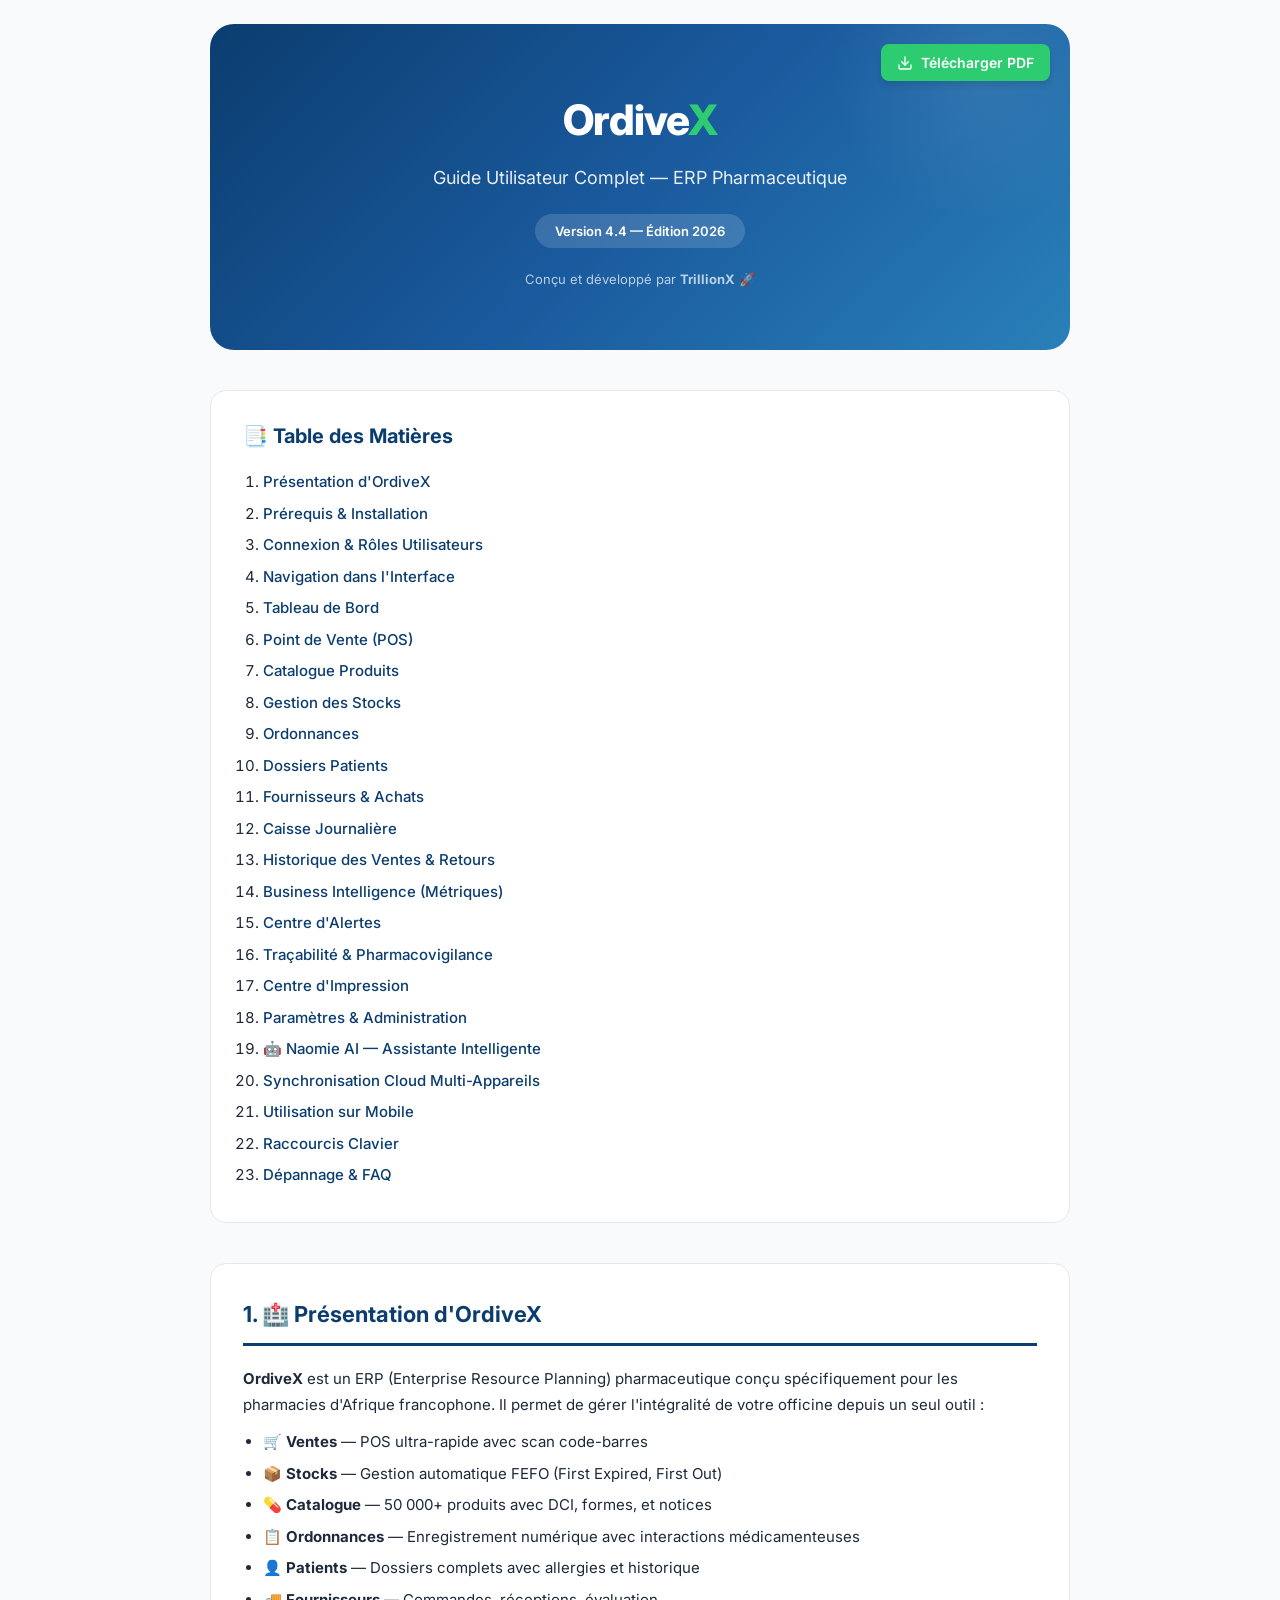
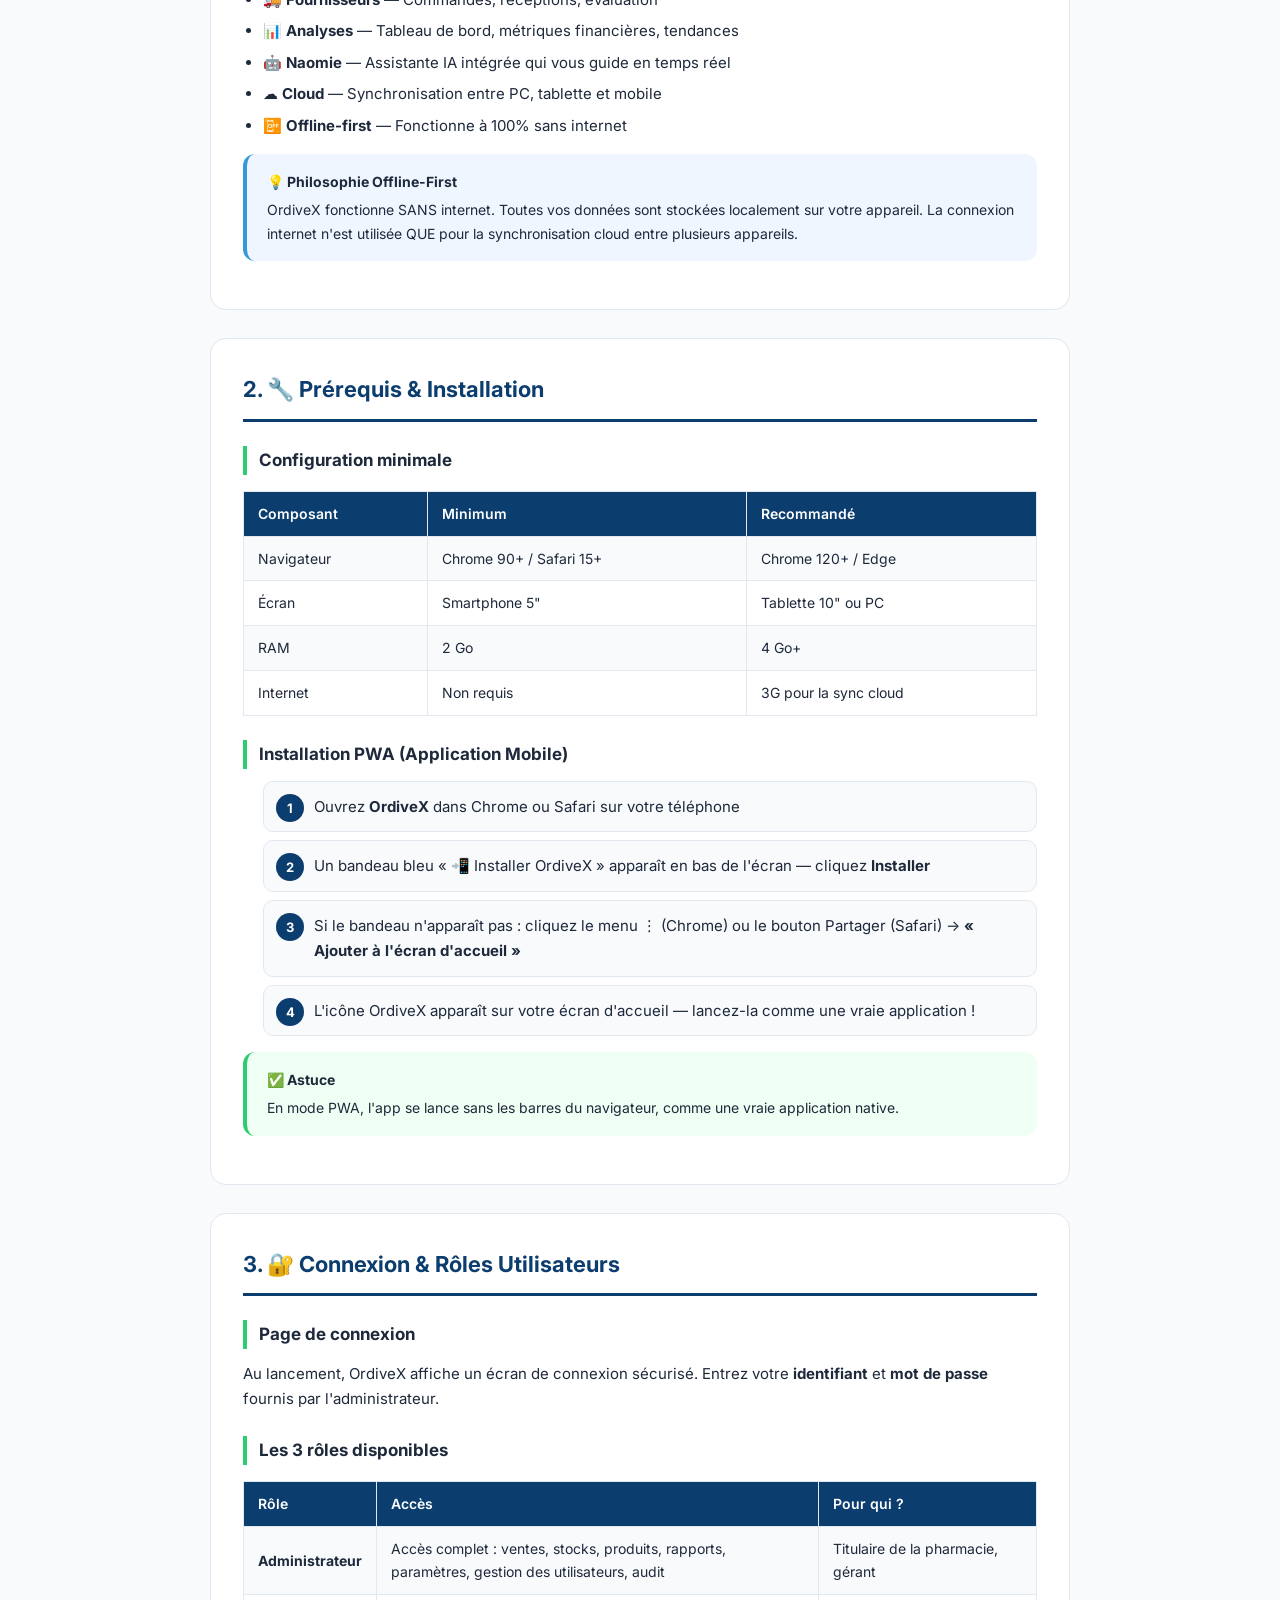
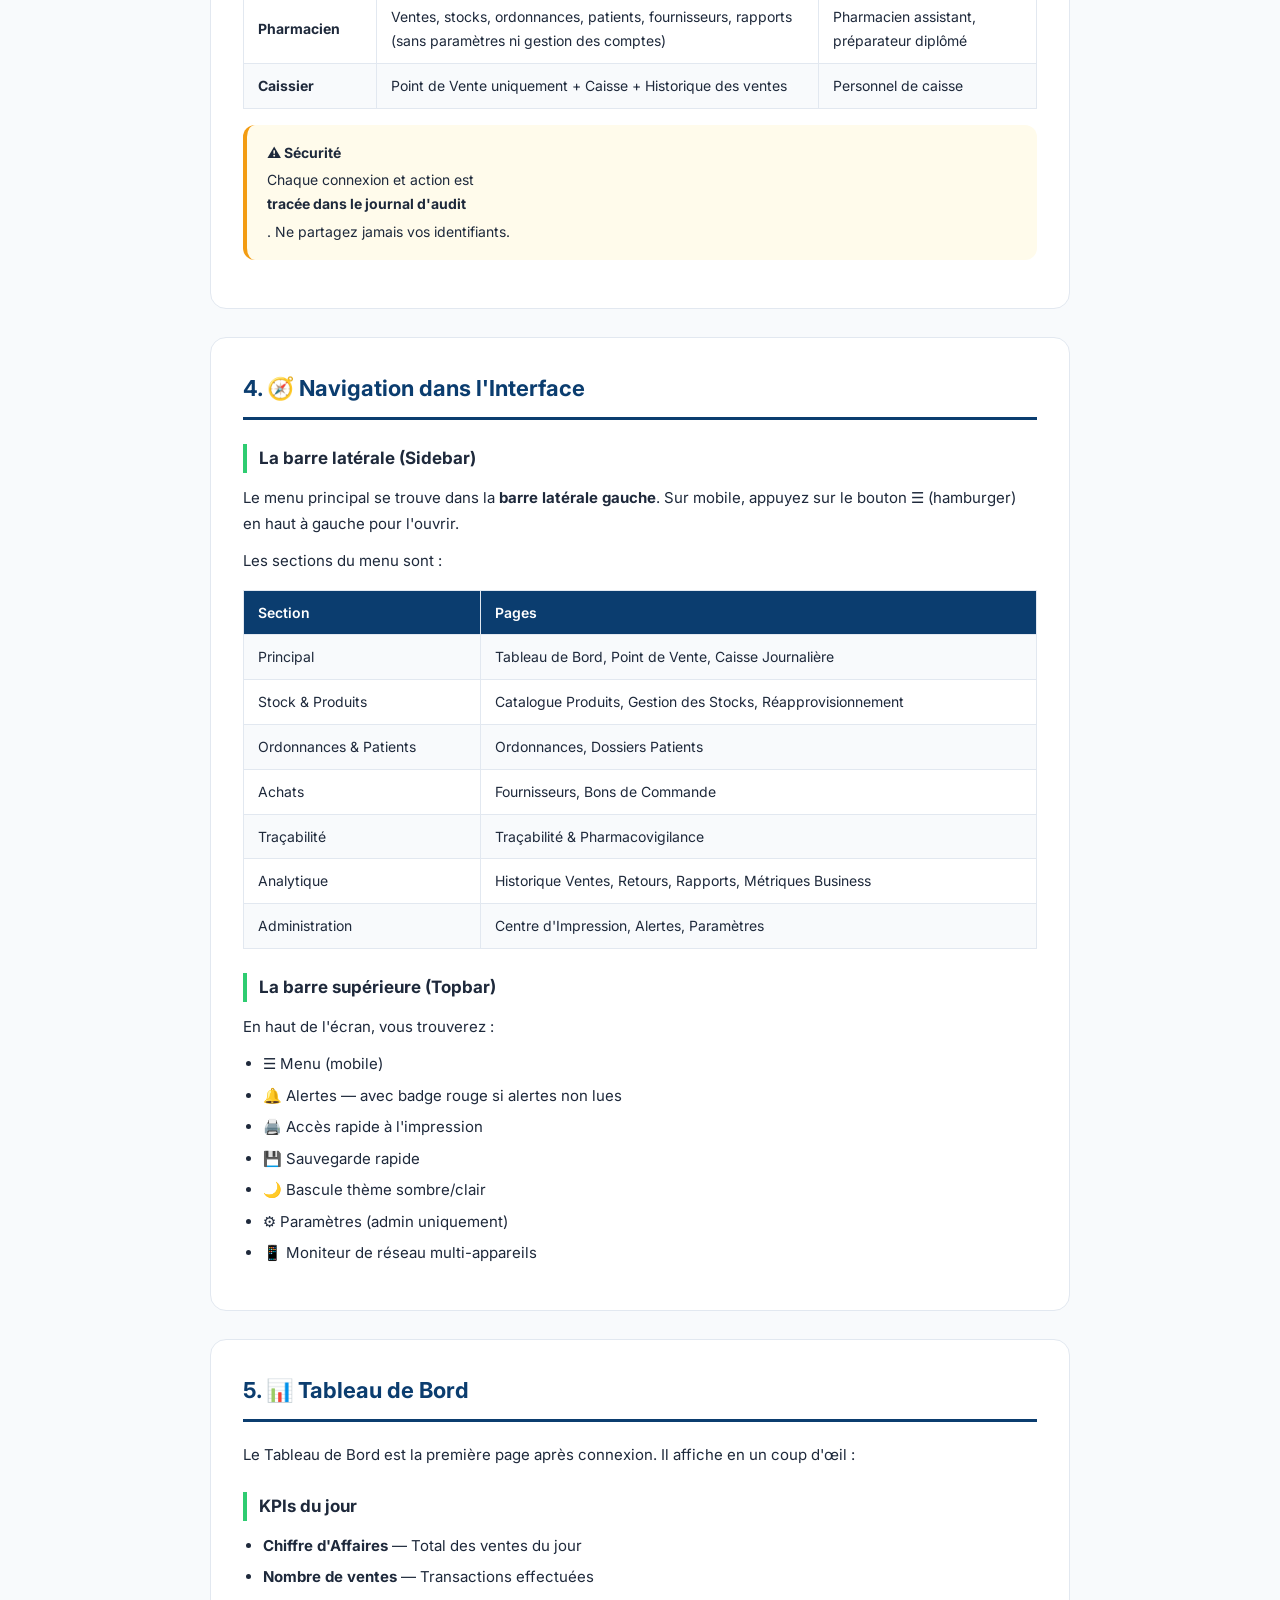
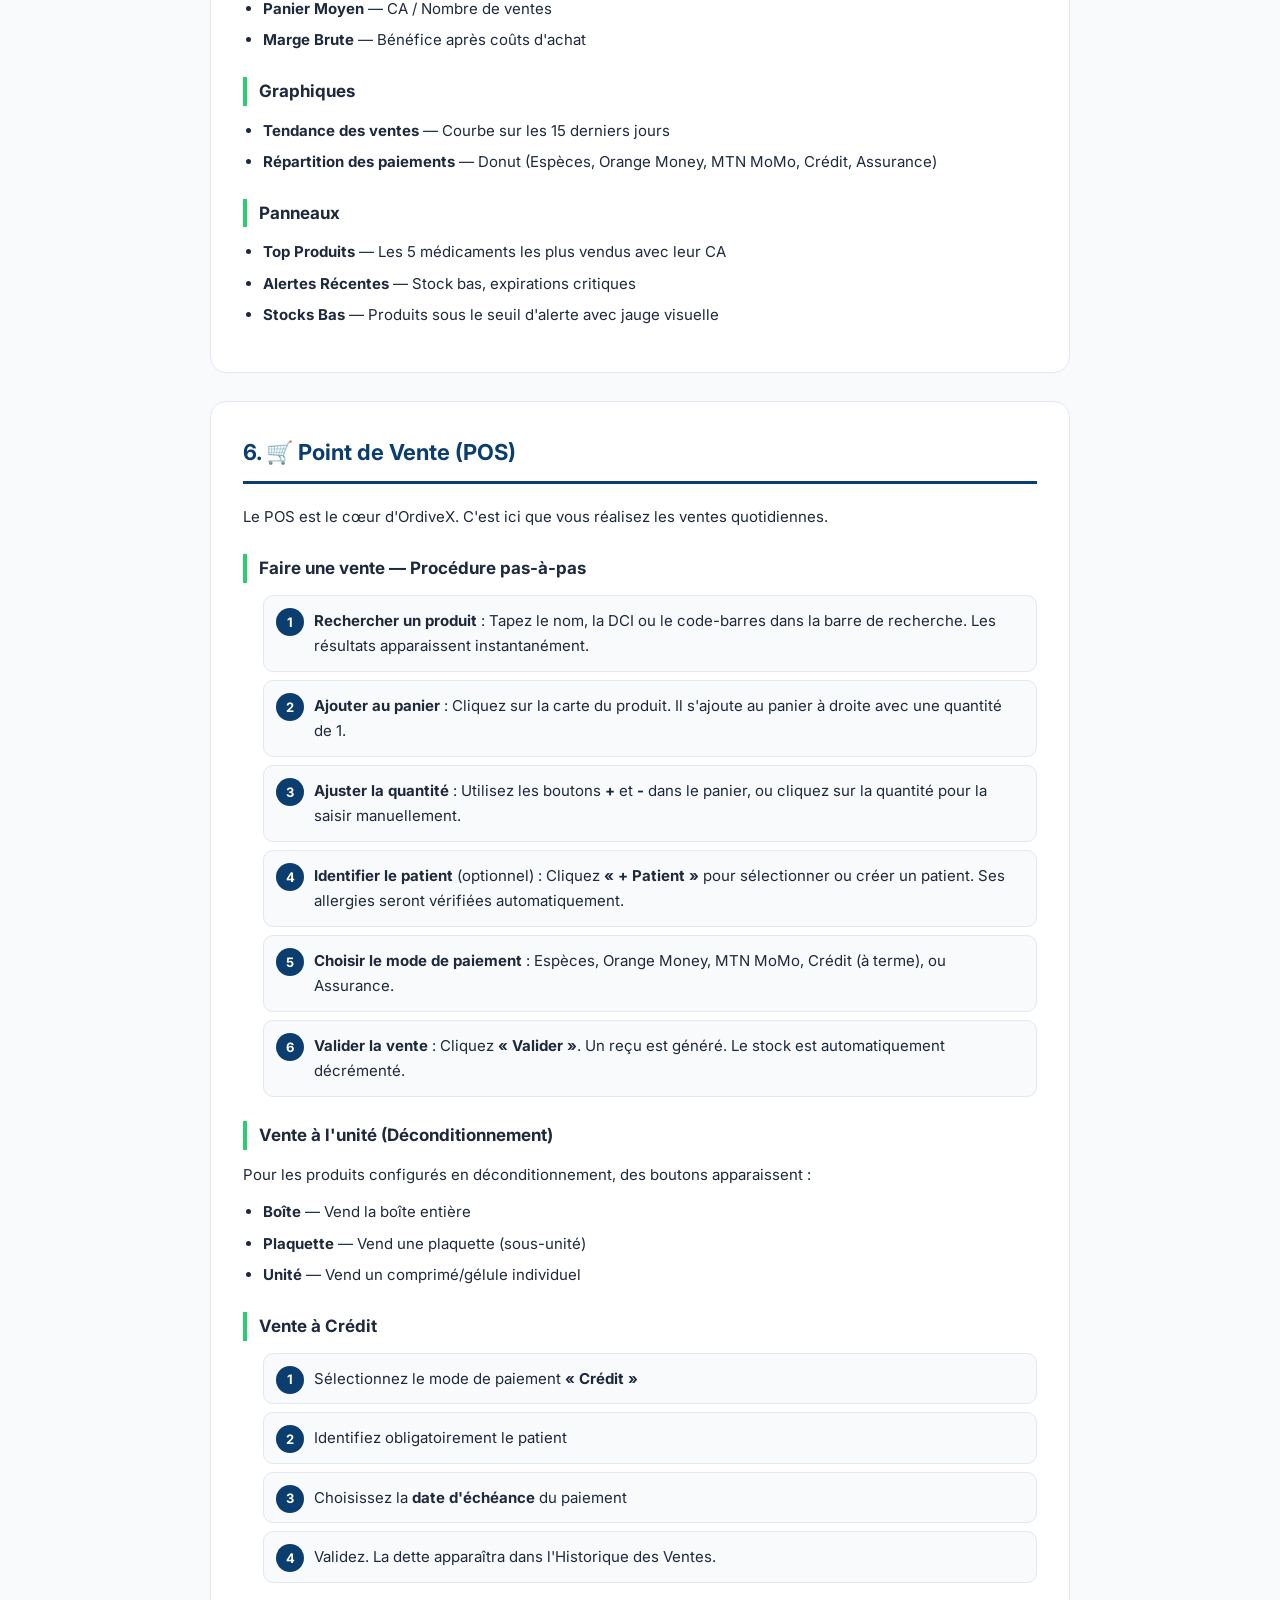
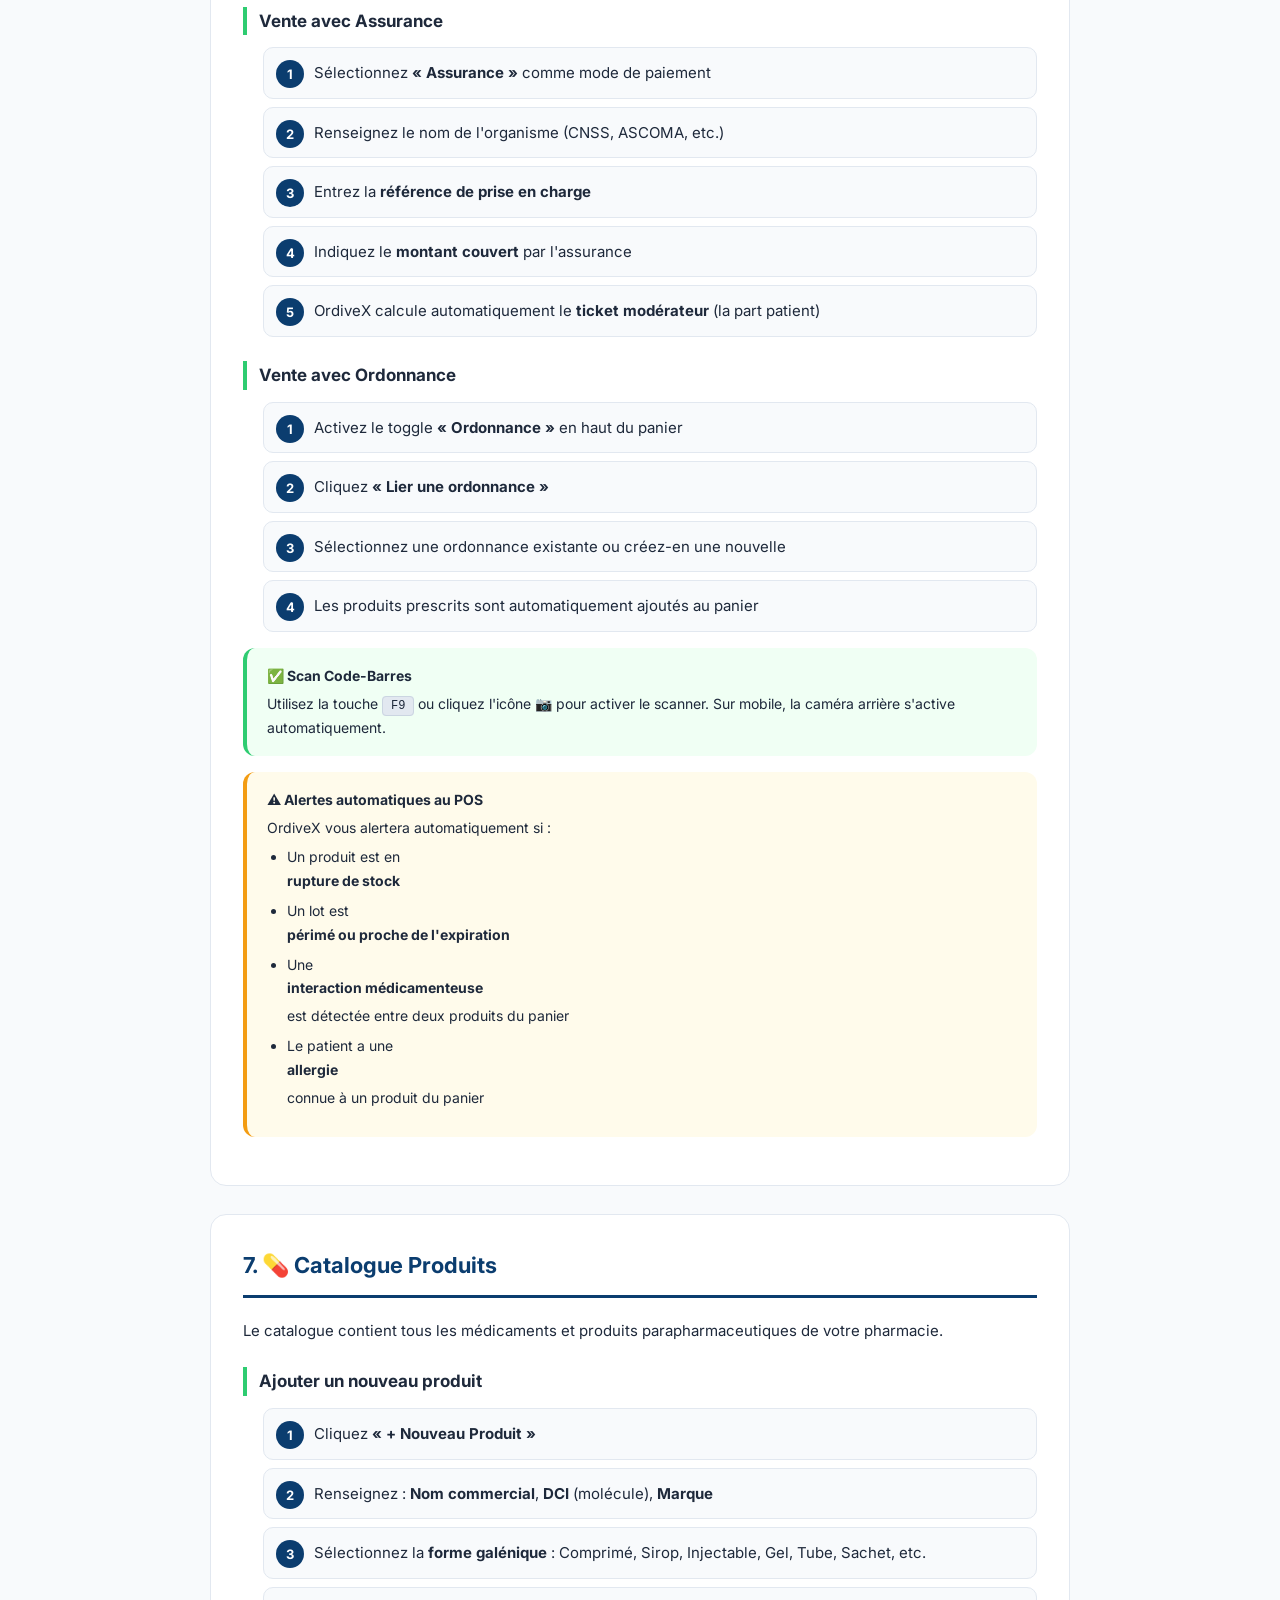
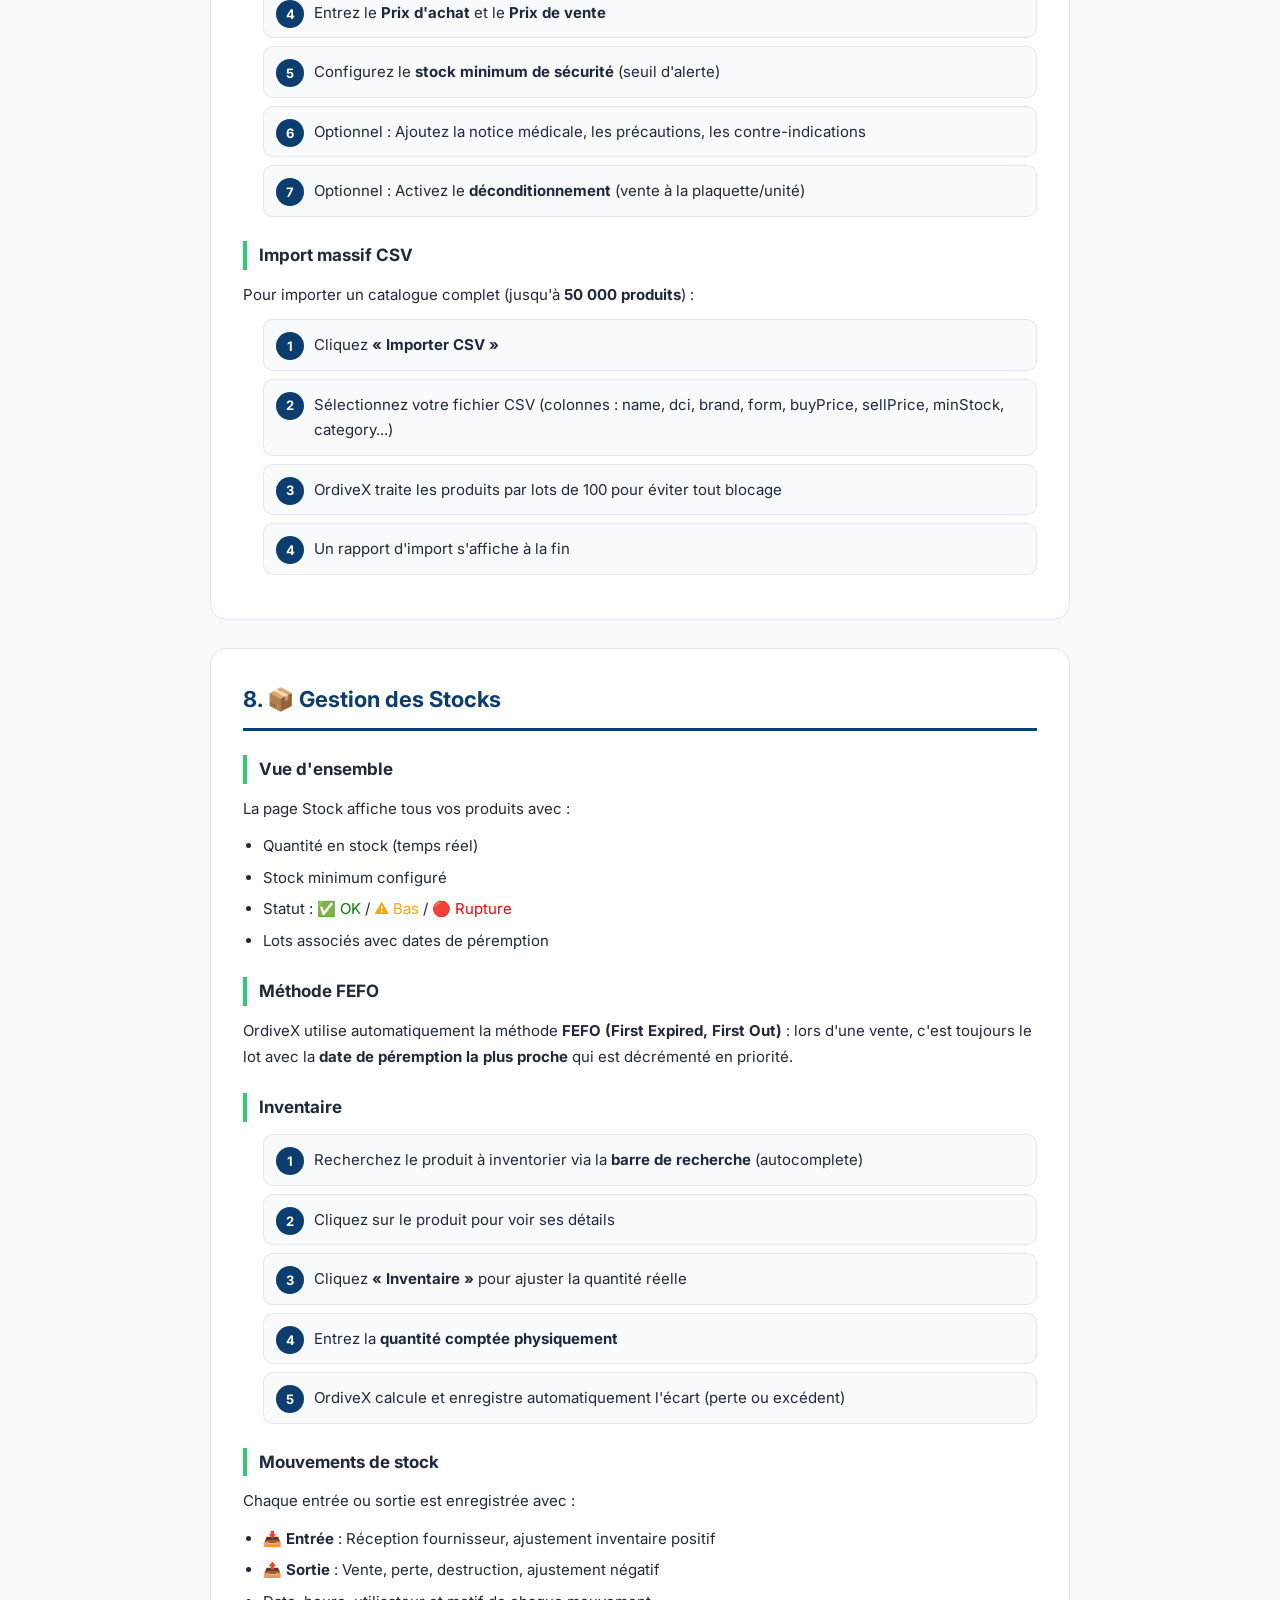
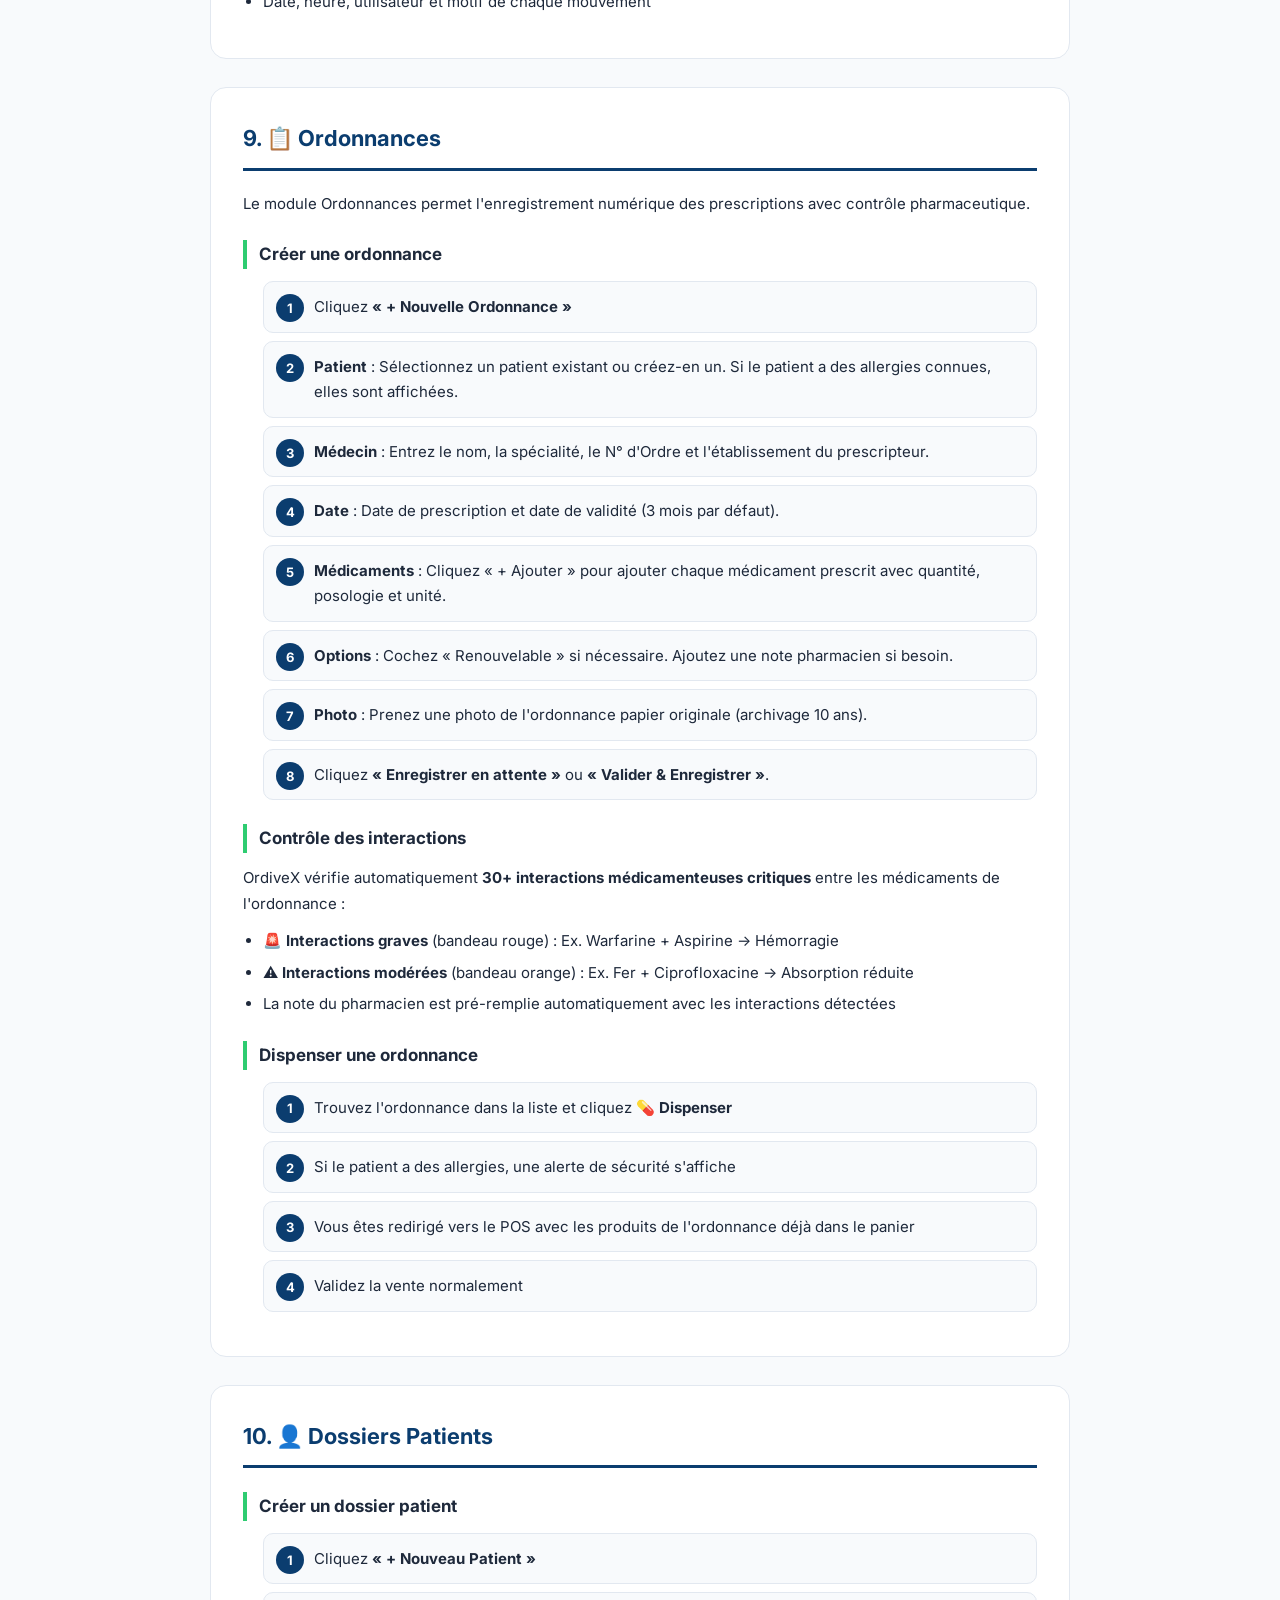
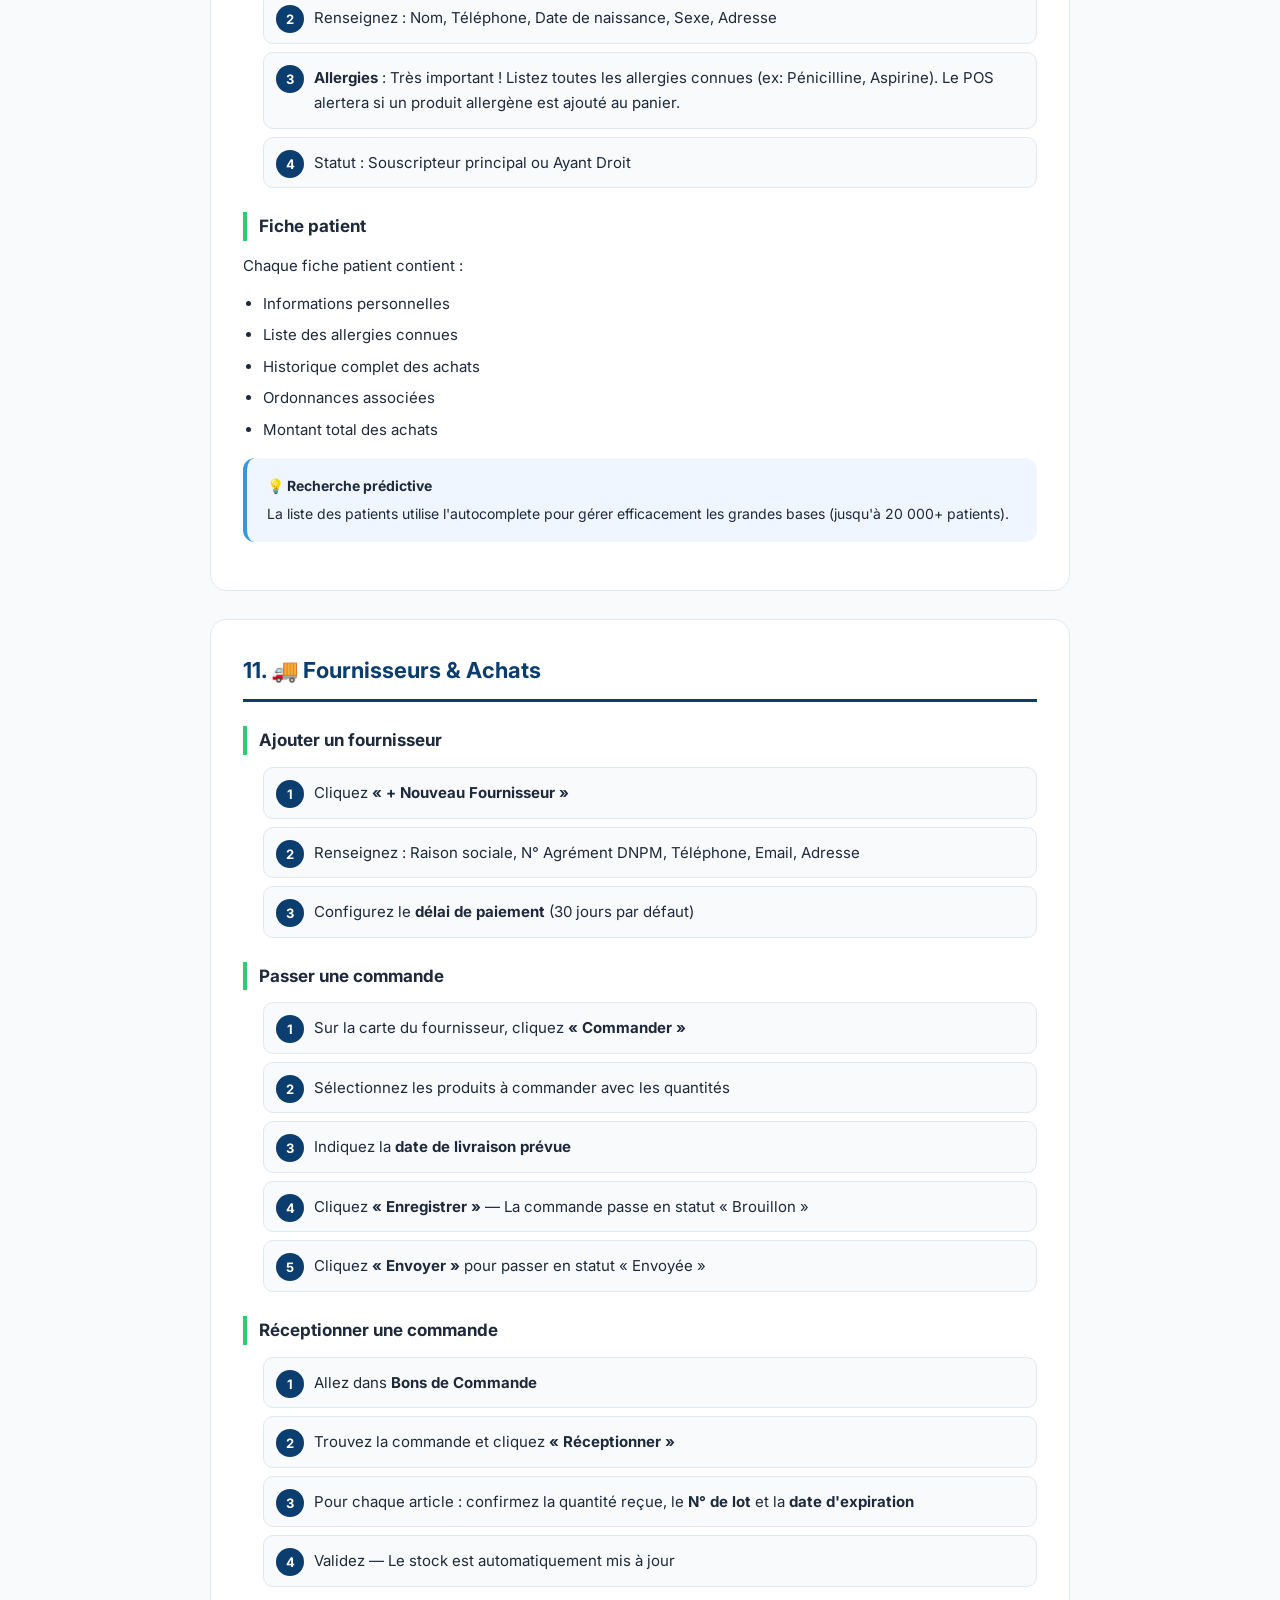
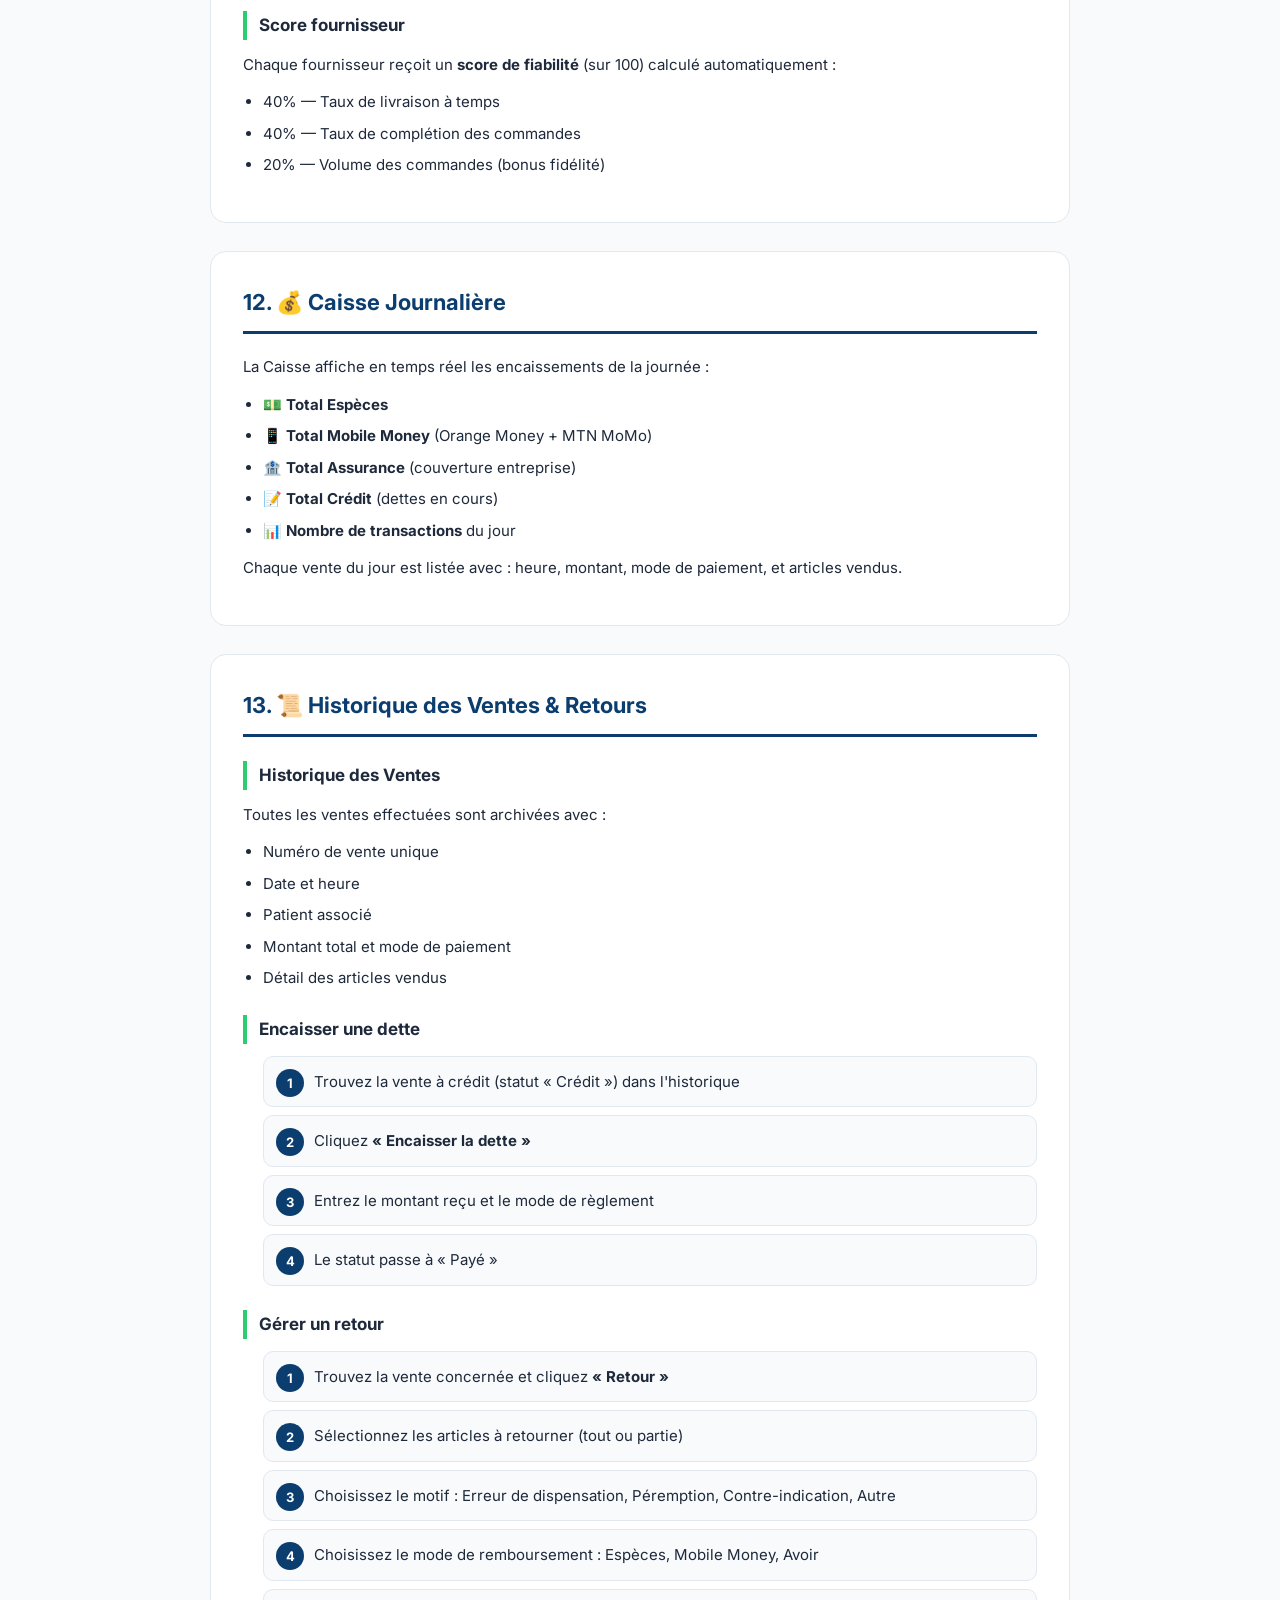
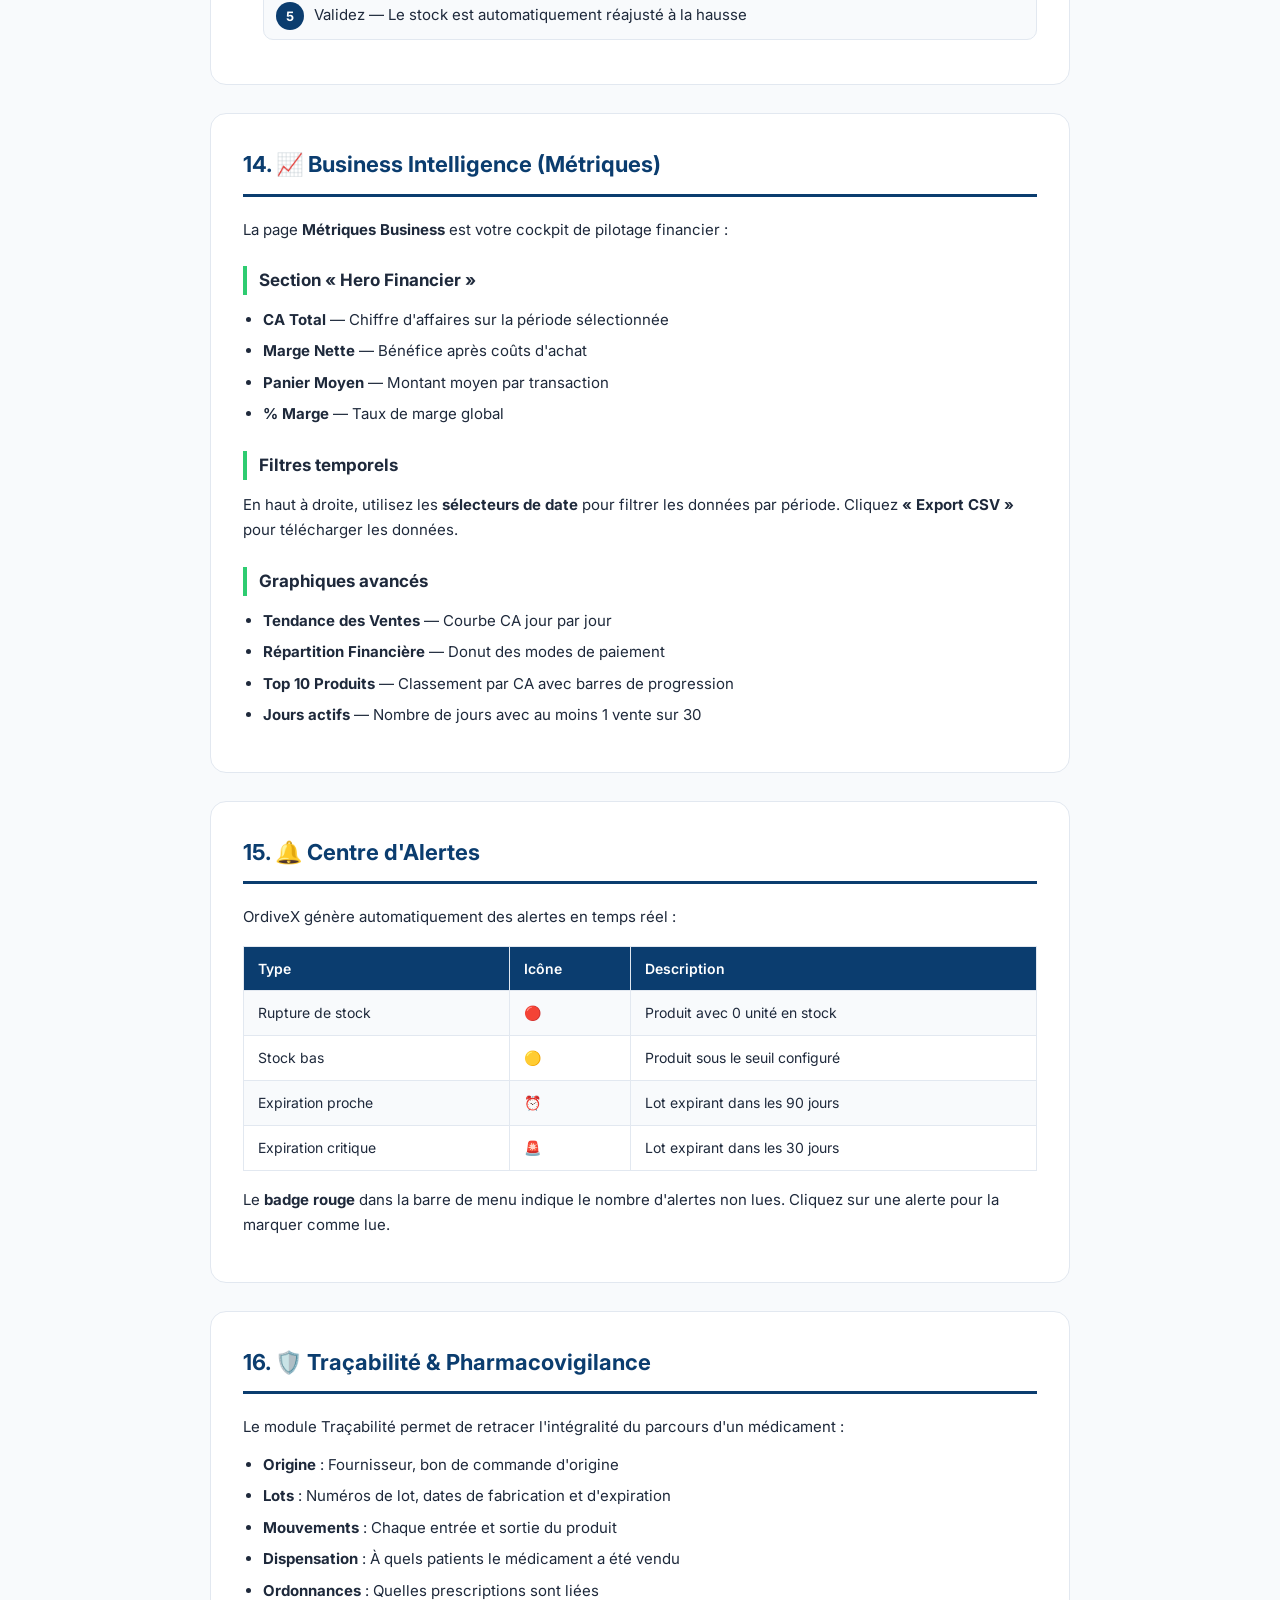
==== commit dcde671f: "docs: overhaul Naomie section in user guide - enriched and professional" ====
--- a/guide-utilisateur-ordivex.html
+++ b/guide-utilisateur-ordivex.html
@@ -1,10 +1,12 @@
 <!DOCTYPE html>
 <html lang="fr">
+
 <head>
   <meta charset="UTF-8">
   <meta name="viewport" content="width=device-width, initial-scale=1.0">
   <title>OrdiveX — Guide Utilisateur Complet</title>
-  <link href="https://fonts.googleapis.com/css2?family=Inter:wght@300;400;500;600;700;800&display=swap" rel="stylesheet">
+  <link href="https://fonts.googleapis.com/css2?family=Inter:wght@300;400;500;600;700;800&display=swap"
+    rel="stylesheet">
   <style>
     :root {
       --primary: #0B3D6F;
@@ -18,7 +20,17 @@
       --warning: #F39C12;
       --info: #3498DB;
     }
-    * { margin: 0; padding: 0; box-sizing: border-box; }
+
+    html {
+      scroll-behavior: smooth;
+    }
+
+    * {
+      margin: 0;
+      padding: 0;
+      box-sizing: border-box;
+    }
+
     body {
       font-family: 'Inter', system-ui, sans-serif;
       background: var(--bg);
@@ -26,6 +38,7 @@
       line-height: 1.7;
       font-size: 15px;
     }
+
     .guide-container {
       max-width: 900px;
       margin: 0 auto;
@@ -43,18 +56,43 @@
       position: relative;
       overflow: hidden;
     }
+
     .cover::before {
       content: '';
       position: absolute;
-      top: -100px; right: -60px;
-      width: 300px; height: 300px;
-      background: radial-gradient(circle, rgba(255,255,255,0.08) 0%, transparent 70%);
+      top: -100px;
+      right: -60px;
+      width: 300px;
+      height: 300px;
+      background: radial-gradient(circle, rgba(255, 255, 255, 0.08) 0%, transparent 70%);
       border-radius: 50%;
     }
-    .cover h1 { font-size: 42px; font-weight: 800; margin-bottom: 8px; letter-spacing: -1px; }
-    .cover h1 span { color: var(--accent); }
-    .cover .subtitle { font-size: 18px; opacity: 0.9; margin-bottom: 20px; }
-    .cover .version { background: rgba(255,255,255,0.15); padding: 6px 20px; border-radius: 20px; display: inline-block; font-size: 13px; font-weight: 600; }
+
+    .cover h1 {
+      font-size: 42px;
+      font-weight: 800;
+      margin-bottom: 8px;
+      letter-spacing: -1px;
+    }
+
+    .cover h1 span {
+      color: var(--accent);
+    }
+
+    .cover .subtitle {
+      font-size: 18px;
+      opacity: 0.9;
+      margin-bottom: 20px;
+    }
+
+    .cover .version {
+      background: rgba(255, 255, 255, 0.15);
+      padding: 6px 20px;
+      border-radius: 20px;
+      display: inline-block;
+      font-size: 13px;
+      font-weight: 600;
+    }
 
     /* TOC */
     .toc {
@@ -64,11 +102,30 @@
       padding: 28px 32px;
       margin-bottom: 40px;
     }
-    .toc h2 { font-size: 20px; margin-bottom: 16px; color: var(--primary); }
-    .toc ol { padding-left: 20px; }
-    .toc li { margin-bottom: 6px; }
-    .toc a { color: var(--primary); text-decoration: none; font-weight: 500; }
-    .toc a:hover { text-decoration: underline; }
+
+    .toc h2 {
+      font-size: 20px;
+      margin-bottom: 16px;
+      color: var(--primary);
+    }
+
+    .toc ol {
+      padding-left: 20px;
+    }
+
+    .toc li {
+      margin-bottom: 6px;
+    }
+
+    .toc a {
+      color: var(--primary);
+      text-decoration: none;
+      font-weight: 500;
+    }
+
+    .toc a:hover {
+      text-decoration: underline;
+    }
 
     /* SECTIONS */
     .section {
@@ -79,6 +136,7 @@
       margin-bottom: 28px;
       page-break-inside: avoid;
     }
+
     .section h2 {
       font-size: 22px;
       font-weight: 700;
@@ -90,6 +148,7 @@
       align-items: center;
       gap: 10px;
     }
+
     .section h3 {
       font-size: 17px;
       font-weight: 700;
@@ -98,32 +157,73 @@
       padding-left: 12px;
       border-left: 4px solid var(--accent);
     }
+
     .section h4 {
       font-size: 15px;
       font-weight: 600;
       color: var(--muted);
       margin: 16px 0 8px;
     }
-    .section p { margin-bottom: 12px; }
-    .section ul, .section ol { padding-left: 20px; margin-bottom: 12px; }
-    .section li { margin-bottom: 6px; }
+
+    .section p {
+      margin-bottom: 12px;
+    }
+
+    .section ul,
+    .section ol {
+      padding-left: 20px;
+      margin-bottom: 12px;
+    }
+
+    .section li {
+      margin-bottom: 6px;
+    }
 
     /* SPECIAL BOXES */
-    .tip, .warning, .important, .example {
+    .tip,
+    .warning,
+    .important,
+    .example {
       padding: 16px 20px;
       border-radius: 12px;
       margin: 16px 0;
       font-size: 14px;
     }
-    .tip { background: #F0FFF4; border-left: 4px solid var(--accent); }
-    .warning { background: #FFFBEB; border-left: 4px solid var(--warning); }
-    .important { background: #EFF6FF; border-left: 4px solid var(--info); }
-    .example { background: #F8FAFC; border: 1px dashed var(--border); }
-
-    .tip strong, .warning strong, .important strong { display: block; margin-bottom: 4px; }
+
+    .tip {
+      background: #F0FFF4;
+      border-left: 4px solid var(--accent);
+    }
+
+    .warning {
+      background: #FFFBEB;
+      border-left: 4px solid var(--warning);
+    }
+
+    .important {
+      background: #EFF6FF;
+      border-left: 4px solid var(--info);
+    }
+
+    .example {
+      background: #F8FAFC;
+      border: 1px dashed var(--border);
+    }
+
+    .tip strong,
+    .warning strong,
+    .important strong {
+      display: block;
+      margin-bottom: 4px;
+    }
 
     /* STEPS */
-    .steps { counter-reset: step; padding-left: 0; list-style: none; }
+    .steps {
+      counter-reset: step;
+      padding-left: 0;
+      list-style: none;
+    }
+
     .steps li {
       counter-increment: step;
       padding: 12px 16px 12px 50px;
@@ -133,6 +233,7 @@
       border-radius: 10px;
       border: 1px solid var(--border);
     }
+
     .steps li::before {
       content: counter(step);
       position: absolute;
@@ -167,13 +268,23 @@
       margin: 16px 0;
       font-size: 14px;
     }
-    th, td {
+
+    th,
+    td {
       padding: 10px 14px;
       border: 1px solid var(--border);
       text-align: left;
     }
-    th { background: var(--primary); color: white; font-weight: 600; }
-    tr:nth-child(even) { background: #F8FAFC; }
+
+    th {
+      background: var(--primary);
+      color: white;
+      font-weight: 600;
+    }
+
+    tr:nth-child(even) {
+      background: #F8FAFC;
+    }
 
     /* NAOMIE CHAT EXAMPLE */
     .chat-example {
@@ -182,19 +293,23 @@
       padding: 20px;
       margin: 16px 0;
     }
-    .chat-ex-user, .chat-ex-bot {
+
+    .chat-ex-user,
+    .chat-ex-bot {
       padding: 10px 16px;
       border-radius: 12px;
       margin-bottom: 8px;
       max-width: 80%;
       font-size: 14px;
     }
+
     .chat-ex-user {
       background: var(--primary);
       color: white;
       margin-left: auto;
       border-bottom-right-radius: 4px;
     }
+
     .chat-ex-bot {
       background: white;
       border: 1px solid var(--border);
@@ -203,796 +318,1173 @@
 
     /* PRINT */
     @media print {
-      body { font-size: 12px; }
-      .cover { padding: 30px 20px; }
-      .cover h1 { font-size: 28px; }
-      .section { break-inside: avoid; }
-      .guide-container { max-width: 100%; padding: 0; }
+      body {
+        font-size: 12px;
+      }
+      .no-print {
+        display: none !important;
+      }
+
+      .cover {
+        padding: 30px 20px;
+      }
+
+      .cover h1 {
+        font-size: 28px;
+      }
+
+      .section {
+        break-inside: avoid;
+      }
+
+      .guide-container {
+        max-width: 100%;
+        padding: 0;
+      }
     }
 
     /* MOBILE */
     @media (max-width: 768px) {
-      .cover { padding: 40px 20px; }
-      .cover h1 { font-size: 28px; }
-      .section { padding: 20px; }
-      .section h2 { font-size: 18px; }
+      .cover {
+        padding: 40px 20px;
+      }
+
+      .cover h1 {
+        font-size: 28px;
+      }
+
+      .section {
+        padding: 20px;
+      }
+
+      .section h2 {
+        font-size: 18px;
+      }
     }
   </style>
 </head>
+
 <body>
 
-<div class="guide-container">
-
-  <!-- ═══════════════════════════════════════ COUVERTURE ═══════════════════════════════════════ -->
-  <div class="cover">
-    <h1>Ordive<span>X</span></h1>
-    <p class="subtitle">Guide Utilisateur Complet — ERP Pharmaceutique</p>
-    <div class="version">Version 4.4 — Édition 2026</div>
-    <p style="margin-top:20px;font-size:13px;opacity:0.7">Conçu et développé par <strong>TrillionX</strong> 🚀</p>
+  <div class="guide-container">
+
+    <!-- ═══════════════════════════════════════ COUVERTURE ═══════════════════════════════════════ -->
+    <div class="cover">
+      <button onclick="window.print()" class="no-print" style="position: absolute; top: 20px; right: 20px; padding: 10px 16px; background: var(--accent); color: white; border: none; border-radius: 8px; cursor: pointer; font-weight: 600; box-shadow: 0 4px 6px rgba(0,0,0,0.1); font-family: inherit; font-size: 14px; display: flex; align-items: center; gap: 8px;">
+        <svg xmlns="http://www.w3.org/2000/svg" width="16" height="16" viewBox="0 0 24 24" fill="none" stroke="currentColor" stroke-width="2" stroke-linecap="round" stroke-linejoin="round"><path d="M21 15v4a2 2 0 0 1-2 2H5a2 2 0 0 1-2-2v-4"></path><polyline points="7 10 12 15 17 10"></polyline><line x1="12" y1="15" x2="12" y2="3"></line></svg>
+        Télécharger PDF
+      </button>
+      <h1>Ordive<span>X</span></h1>
+      <p class="subtitle">Guide Utilisateur Complet — ERP Pharmaceutique</p>
+      <div class="version">Version 4.4 — Édition 2026</div>
+      <p style="margin-top:20px;font-size:13px;opacity:0.7">Conçu et développé par <strong>TrillionX</strong> 🚀</p>
+    </div>
+
+    <!-- ═══════════════════════════════════════ TABLE DES MATIÈRES ═══════════════════════════════════════ -->
+    <div class="toc">
+      <h2>📑 Table des Matières</h2>
+      <ol>
+        <li><a href="#intro">Présentation d'OrdiveX</a></li>
+        <li><a href="#prereqs">Prérequis & Installation</a></li>
+        <li><a href="#connexion">Connexion & Rôles Utilisateurs</a></li>
+        <li><a href="#navigation">Navigation dans l'Interface</a></li>
+        <li><a href="#dashboard">Tableau de Bord</a></li>
+        <li><a href="#pos">Point de Vente (POS)</a></li>
+        <li><a href="#catalogue">Catalogue Produits</a></li>
+        <li><a href="#stock">Gestion des Stocks</a></li>
+        <li><a href="#ordonnances">Ordonnances</a></li>
+        <li><a href="#patients">Dossiers Patients</a></li>
+        <li><a href="#fournisseurs">Fournisseurs & Achats</a></li>
+        <li><a href="#caisse">Caisse Journalière</a></li>
+        <li><a href="#ventes">Historique des Ventes & Retours</a></li>
+        <li><a href="#metrics">Business Intelligence (Métriques)</a></li>
+        <li><a href="#alertes">Centre d'Alertes</a></li>
+        <li><a href="#tracabilite">Traçabilité & Pharmacovigilance</a></li>
+        <li><a href="#impression">Centre d'Impression</a></li>
+        <li><a href="#parametres">Paramètres & Administration</a></li>
+        <li><a href="#naomie">🤖 Naomie AI — Assistante Intelligente</a></li>
+        <li><a href="#cloud">Synchronisation Cloud Multi-Appareils</a></li>
+        <li><a href="#mobile">Utilisation sur Mobile</a></li>
+        <li><a href="#raccourcis">Raccourcis Clavier</a></li>
+        <li><a href="#depannage">Dépannage & FAQ</a></li>
+      </ol>
+    </div>
+
+    <!-- ═══════ 1. PRÉSENTATION ═══════ -->
+    <div class="section" id="intro">
+      <h2>1. 🏥 Présentation d'OrdiveX</h2>
+      <p><strong>OrdiveX</strong> est un ERP (Enterprise Resource Planning) pharmaceutique conçu spécifiquement pour les
+        pharmacies d'Afrique francophone. Il permet de gérer l'intégralité de votre officine depuis un seul outil :</p>
+      <ul>
+        <li>🛒 <strong>Ventes</strong> — POS ultra-rapide avec scan code-barres</li>
+        <li>📦 <strong>Stocks</strong> — Gestion automatique FEFO (First Expired, First Out)</li>
+        <li>💊 <strong>Catalogue</strong> — 50 000+ produits avec DCI, formes, et notices</li>
+        <li>📋 <strong>Ordonnances</strong> — Enregistrement numérique avec interactions médicamenteuses</li>
+        <li>👤 <strong>Patients</strong> — Dossiers complets avec allergies et historique</li>
+        <li>🚚 <strong>Fournisseurs</strong> — Commandes, réceptions, évaluation</li>
+        <li>📊 <strong>Analyses</strong> — Tableau de bord, métriques financières, tendances</li>
+        <li>🤖 <strong>Naomie</strong> — Assistante IA intégrée qui vous guide en temps réel</li>
+        <li>☁️ <strong>Cloud</strong> — Synchronisation entre PC, tablette et mobile</li>
+        <li>📴 <strong>Offline-first</strong> — Fonctionne à 100% sans internet</li>
+      </ul>
+
+      <div class="important">
+        <strong>💡 Philosophie Offline-First</strong>
+        OrdiveX fonctionne SANS internet. Toutes vos données sont stockées localement sur votre appareil. La connexion
+        internet n'est utilisée QUE pour la synchronisation cloud entre plusieurs appareils.
+      </div>
+    </div>
+
+    <!-- ═══════ 2. PRÉREQUIS ═══════ -->
+    <div class="section" id="prereqs">
+      <h2>2. 🔧 Prérequis & Installation</h2>
+      <h3>Configuration minimale</h3>
+      <table>
+        <tr>
+          <th>Composant</th>
+          <th>Minimum</th>
+          <th>Recommandé</th>
+        </tr>
+        <tr>
+          <td>Navigateur</td>
+          <td>Chrome 90+ / Safari 15+</td>
+          <td>Chrome 120+ / Edge</td>
+        </tr>
+        <tr>
+          <td>Écran</td>
+          <td>Smartphone 5"</td>
+          <td>Tablette 10" ou PC</td>
+        </tr>
+        <tr>
+          <td>RAM</td>
+          <td>2 Go</td>
+          <td>4 Go+</td>
+        </tr>
+        <tr>
+          <td>Internet</td>
+          <td>Non requis</td>
+          <td>3G pour la sync cloud</td>
+        </tr>
+      </table>
+
+      <h3>Installation PWA (Application Mobile)</h3>
+      <ol class="steps">
+        <li>Ouvrez <strong>OrdiveX</strong> dans Chrome ou Safari sur votre téléphone</li>
+        <li>Un bandeau bleu « 📲 Installer OrdiveX » apparaît en bas de l'écran — cliquez <strong>Installer</strong>
+        </li>
+        <li>Si le bandeau n'apparaît pas : cliquez le menu ⋮ (Chrome) ou le bouton Partager (Safari) → <strong>« Ajouter
+            à l'écran d'accueil »</strong></li>
+        <li>L'icône OrdiveX apparaît sur votre écran d'accueil — lancez-la comme une vraie application !</li>
+      </ol>
+      <div class="tip">
+        <strong>✅ Astuce</strong>
+        En mode PWA, l'app se lance sans les barres du navigateur, comme une vraie application native.
+      </div>
+    </div>
+
+    <!-- ═══════ 3. CONNEXION ═══════ -->
+    <div class="section" id="connexion">
+      <h2>3. 🔐 Connexion & Rôles Utilisateurs</h2>
+      <h3>Page de connexion</h3>
+      <p>Au lancement, OrdiveX affiche un écran de connexion sécurisé. Entrez votre <strong>identifiant</strong> et
+        <strong>mot de passe</strong> fournis par l'administrateur.</p>
+
+      <h3>Les 3 rôles disponibles</h3>
+      <table>
+        <tr>
+          <th>Rôle</th>
+          <th>Accès</th>
+          <th>Pour qui ?</th>
+        </tr>
+        <tr>
+          <td><strong>Administrateur</strong></td>
+          <td>Accès complet : ventes, stocks, produits, rapports, paramètres, gestion des utilisateurs, audit</td>
+          <td>Titulaire de la pharmacie, gérant</td>
+        </tr>
+        <tr>
+          <td><strong>Pharmacien</strong></td>
+          <td>Ventes, stocks, ordonnances, patients, fournisseurs, rapports (sans paramètres ni gestion des comptes)
+          </td>
+          <td>Pharmacien assistant, préparateur diplômé</td>
+        </tr>
+        <tr>
+          <td><strong>Caissier</strong></td>
+          <td>Point de Vente uniquement + Caisse + Historique des ventes</td>
+          <td>Personnel de caisse</td>
+        </tr>
+      </table>
+
+      <div class="warning">
+        <strong>⚠️ Sécurité</strong>
+        Chaque connexion et action est <strong>tracée dans le journal d'audit</strong>. Ne partagez jamais vos
+        identifiants.
+      </div>
+    </div>
+
+    <!-- ═══════ 4. NAVIGATION ═══════ -->
+    <div class="section" id="navigation">
+      <h2>4. 🧭 Navigation dans l'Interface</h2>
+      <h3>La barre latérale (Sidebar)</h3>
+      <p>Le menu principal se trouve dans la <strong>barre latérale gauche</strong>. Sur mobile, appuyez sur le bouton
+        <strong>☰</strong> (hamburger) en haut à gauche pour l'ouvrir.</p>
+      <p>Les sections du menu sont :</p>
+      <table>
+        <tr>
+          <th>Section</th>
+          <th>Pages</th>
+        </tr>
+        <tr>
+          <td>Principal</td>
+          <td>Tableau de Bord, Point de Vente, Caisse Journalière</td>
+        </tr>
+        <tr>
+          <td>Stock & Produits</td>
+          <td>Catalogue Produits, Gestion des Stocks, Réapprovisionnement</td>
+        </tr>
+        <tr>
+          <td>Ordonnances & Patients</td>
+          <td>Ordonnances, Dossiers Patients</td>
+        </tr>
+        <tr>
+          <td>Achats</td>
+          <td>Fournisseurs, Bons de Commande</td>
+        </tr>
+        <tr>
+          <td>Traçabilité</td>
+          <td>Traçabilité & Pharmacovigilance</td>
+        </tr>
+        <tr>
+          <td>Analytique</td>
+          <td>Historique Ventes, Retours, Rapports, Métriques Business</td>
+        </tr>
+        <tr>
+          <td>Administration</td>
+          <td>Centre d'Impression, Alertes, Paramètres</td>
+        </tr>
+      </table>
+
+      <h3>La barre supérieure (Topbar)</h3>
+      <p>En haut de l'écran, vous trouverez :</p>
+      <ul>
+        <li>☰ Menu (mobile)</li>
+        <li>🔔 Alertes — avec badge rouge si alertes non lues</li>
+        <li>🖨️ Accès rapide à l'impression</li>
+        <li>💾 Sauvegarde rapide</li>
+        <li>🌙 Bascule thème sombre/clair</li>
+        <li>⚙️ Paramètres (admin uniquement)</li>
+        <li>📱 Moniteur de réseau multi-appareils</li>
+      </ul>
+    </div>
+
+    <!-- ═══════ 5. DASHBOARD ═══════ -->
+    <div class="section" id="dashboard">
+      <h2>5. 📊 Tableau de Bord</h2>
+      <p>Le Tableau de Bord est la première page après connexion. Il affiche en un coup d'œil :</p>
+      <h3>KPIs du jour</h3>
+      <ul>
+        <li><strong>Chiffre d'Affaires</strong> — Total des ventes du jour</li>
+        <li><strong>Nombre de ventes</strong> — Transactions effectuées</li>
+        <li><strong>Panier Moyen</strong> — CA / Nombre de ventes</li>
+        <li><strong>Marge Brute</strong> — Bénéfice après coûts d'achat</li>
+      </ul>
+      <h3>Graphiques</h3>
+      <ul>
+        <li><strong>Tendance des ventes</strong> — Courbe sur les 15 derniers jours</li>
+        <li><strong>Répartition des paiements</strong> — Donut (Espèces, Orange Money, MTN MoMo, Crédit, Assurance)</li>
+      </ul>
+      <h3>Panneaux</h3>
+      <ul>
+        <li><strong>Top Produits</strong> — Les 5 médicaments les plus vendus avec leur CA</li>
+        <li><strong>Alertes Récentes</strong> — Stock bas, expirations critiques</li>
+        <li><strong>Stocks Bas</strong> — Produits sous le seuil d'alerte avec jauge visuelle</li>
+      </ul>
+    </div>
+
+    <!-- ═══════ 6. POS ═══════ -->
+    <div class="section" id="pos">
+      <h2>6. 🛒 Point de Vente (POS)</h2>
+      <p>Le POS est le cœur d'OrdiveX. C'est ici que vous réalisez les ventes quotidiennes.</p>
+
+      <h3>Faire une vente — Procédure pas-à-pas</h3>
+      <ol class="steps">
+        <li><strong>Rechercher un produit</strong> : Tapez le nom, la DCI ou le code-barres dans la barre de recherche.
+          Les résultats apparaissent instantanément.</li>
+        <li><strong>Ajouter au panier</strong> : Cliquez sur la carte du produit. Il s'ajoute au panier à droite avec
+          une quantité de 1.</li>
+        <li><strong>Ajuster la quantité</strong> : Utilisez les boutons <strong>+</strong> et <strong>-</strong> dans le
+          panier, ou cliquez sur la quantité pour la saisir manuellement.</li>
+        <li><strong>Identifier le patient</strong> (optionnel) : Cliquez <strong>« + Patient »</strong> pour
+          sélectionner ou créer un patient. Ses allergies seront vérifiées automatiquement.</li>
+        <li><strong>Choisir le mode de paiement</strong> : Espèces, Orange Money, MTN MoMo, Crédit (à terme), ou
+          Assurance.</li>
+        <li><strong>Valider la vente</strong> : Cliquez <strong>« Valider »</strong>. Un reçu est généré. Le stock est
+          automatiquement décrémenté.</li>
+      </ol>
+
+      <h3>Vente à l'unité (Déconditionnement)</h3>
+      <p>Pour les produits configurés en déconditionnement, des boutons apparaissent :</p>
+      <ul>
+        <li><strong>Boîte</strong> — Vend la boîte entière</li>
+        <li><strong>Plaquette</strong> — Vend une plaquette (sous-unité)</li>
+        <li><strong>Unité</strong> — Vend un comprimé/gélule individuel</li>
+      </ul>
+
+      <h3>Vente à Crédit</h3>
+      <ol class="steps">
+        <li>Sélectionnez le mode de paiement <strong>« Crédit »</strong></li>
+        <li>Identifiez obligatoirement le patient</li>
+        <li>Choisissez la <strong>date d'échéance</strong> du paiement</li>
+        <li>Validez. La dette apparaîtra dans l'Historique des Ventes.</li>
+      </ol>
+
+      <h3>Vente avec Assurance</h3>
+      <ol class="steps">
+        <li>Sélectionnez <strong>« Assurance »</strong> comme mode de paiement</li>
+        <li>Renseignez le nom de l'organisme (CNSS, ASCOMA, etc.)</li>
+        <li>Entrez la <strong>référence de prise en charge</strong></li>
+        <li>Indiquez le <strong>montant couvert</strong> par l'assurance</li>
+        <li>OrdiveX calcule automatiquement le <strong>ticket modérateur</strong> (la part patient)</li>
+      </ol>
+
+      <h3>Vente avec Ordonnance</h3>
+      <ol class="steps">
+        <li>Activez le toggle <strong>« Ordonnance »</strong> en haut du panier</li>
+        <li>Cliquez <strong>« Lier une ordonnance »</strong></li>
+        <li>Sélectionnez une ordonnance existante ou créez-en une nouvelle</li>
+        <li>Les produits prescrits sont automatiquement ajoutés au panier</li>
+      </ol>
+
+      <div class="tip">
+        <strong>✅ Scan Code-Barres</strong>
+        Utilisez la touche <kbd>F9</kbd> ou cliquez l'icône 📷 pour activer le scanner. Sur mobile, la caméra arrière
+        s'active automatiquement.
+      </div>
+
+      <div class="warning">
+        <strong>⚠️ Alertes automatiques au POS</strong>
+        OrdiveX vous alertera automatiquement si :
+        <ul style="margin-top:6px">
+          <li>Un produit est en <strong>rupture de stock</strong></li>
+          <li>Un lot est <strong>périmé ou proche de l'expiration</strong></li>
+          <li>Une <strong>interaction médicamenteuse</strong> est détectée entre deux produits du panier</li>
+          <li>Le patient a une <strong>allergie</strong> connue à un produit du panier</li>
+        </ul>
+      </div>
+    </div>
+
+    <!-- ═══════ 7. CATALOGUE ═══════ -->
+    <div class="section" id="catalogue">
+      <h2>7. 💊 Catalogue Produits</h2>
+      <p>Le catalogue contient tous les médicaments et produits parapharmaceutiques de votre pharmacie.</p>
+
+      <h3>Ajouter un nouveau produit</h3>
+      <ol class="steps">
+        <li>Cliquez <strong>« + Nouveau Produit »</strong></li>
+        <li>Renseignez : <strong>Nom commercial</strong>, <strong>DCI</strong> (molécule), <strong>Marque</strong></li>
+        <li>Sélectionnez la <strong>forme galénique</strong> : Comprimé, Sirop, Injectable, Gel, Tube, Sachet, etc.</li>
+        <li>Entrez le <strong>Prix d'achat</strong> et le <strong>Prix de vente</strong></li>
+        <li>Configurez le <strong>stock minimum de sécurité</strong> (seuil d'alerte)</li>
+        <li>Optionnel : Ajoutez la notice médicale, les précautions, les contre-indications</li>
+        <li>Optionnel : Activez le <strong>déconditionnement</strong> (vente à la plaquette/unité)</li>
+      </ol>
+
+      <h3>Import massif CSV</h3>
+      <p>Pour importer un catalogue complet (jusqu'à <strong>50 000 produits</strong>) :</p>
+      <ol class="steps">
+        <li>Cliquez <strong>« Importer CSV »</strong></li>
+        <li>Sélectionnez votre fichier CSV (colonnes : name, dci, brand, form, buyPrice, sellPrice, minStock,
+          category...)</li>
+        <li>OrdiveX traite les produits par lots de 100 pour éviter tout blocage</li>
+        <li>Un rapport d'import s'affiche à la fin</li>
+      </ol>
+    </div>
+
+    <!-- ═══════ 8. STOCK ═══════ -->
+    <div class="section" id="stock">
+      <h2>8. 📦 Gestion des Stocks</h2>
+
+      <h3>Vue d'ensemble</h3>
+      <p>La page Stock affiche tous vos produits avec :</p>
+      <ul>
+        <li>Quantité en stock (temps réel)</li>
+        <li>Stock minimum configuré</li>
+        <li>Statut : <span style="color:green">✅ OK</span> / <span style="color:orange">⚠️ Bas</span> / <span
+            style="color:red">🔴 Rupture</span></li>
+        <li>Lots associés avec dates de péremption</li>
+      </ul>
+
+      <h3>Méthode FEFO</h3>
+      <p>OrdiveX utilise automatiquement la méthode <strong>FEFO (First Expired, First Out)</strong> : lors d'une vente,
+        c'est toujours le lot avec la <strong>date de péremption la plus proche</strong> qui est décrémenté en priorité.
+      </p>
+
+      <h3>Inventaire</h3>
+      <ol class="steps">
+        <li>Recherchez le produit à inventorier via la <strong>barre de recherche</strong> (autocomplete)</li>
+        <li>Cliquez sur le produit pour voir ses détails</li>
+        <li>Cliquez <strong>« Inventaire »</strong> pour ajuster la quantité réelle</li>
+        <li>Entrez la <strong>quantité comptée physiquement</strong></li>
+        <li>OrdiveX calcule et enregistre automatiquement l'écart (perte ou excédent)</li>
+      </ol>
+
+      <h3>Mouvements de stock</h3>
+      <p>Chaque entrée ou sortie est enregistrée avec :</p>
+      <ul>
+        <li>📥 <strong>Entrée</strong> : Réception fournisseur, ajustement inventaire positif</li>
+        <li>📤 <strong>Sortie</strong> : Vente, perte, destruction, ajustement négatif</li>
+        <li>Date, heure, utilisateur et motif de chaque mouvement</li>
+      </ul>
+    </div>
+
+    <!-- ═══════ 9. ORDONNANCES ═══════ -->
+    <div class="section" id="ordonnances">
+      <h2>9. 📋 Ordonnances</h2>
+      <p>Le module Ordonnances permet l'enregistrement numérique des prescriptions avec contrôle pharmaceutique.</p>
+
+      <h3>Créer une ordonnance</h3>
+      <ol class="steps">
+        <li>Cliquez <strong>« + Nouvelle Ordonnance »</strong></li>
+        <li><strong>Patient</strong> : Sélectionnez un patient existant ou créez-en un. Si le patient a des allergies
+          connues, elles sont affichées.</li>
+        <li><strong>Médecin</strong> : Entrez le nom, la spécialité, le N° d'Ordre et l'établissement du prescripteur.
+        </li>
+        <li><strong>Date</strong> : Date de prescription et date de validité (3 mois par défaut).</li>
+        <li><strong>Médicaments</strong> : Cliquez « + Ajouter » pour ajouter chaque médicament prescrit avec quantité,
+          posologie et unité.</li>
+        <li><strong>Options</strong> : Cochez « Renouvelable » si nécessaire. Ajoutez une note pharmacien si besoin.
+        </li>
+        <li><strong>Photo</strong> : Prenez une photo de l'ordonnance papier originale (archivage 10 ans).</li>
+        <li>Cliquez <strong>« Enregistrer en attente »</strong> ou <strong>« Valider & Enregistrer »</strong>.</li>
+      </ol>
+
+      <h3>Contrôle des interactions</h3>
+      <p>OrdiveX vérifie automatiquement <strong>30+ interactions médicamenteuses critiques</strong> entre les
+        médicaments de l'ordonnance :</p>
+      <ul>
+        <li>🚨 <strong>Interactions graves</strong> (bandeau rouge) : Ex. Warfarine + Aspirine → Hémorragie</li>
+        <li>⚠️ <strong>Interactions modérées</strong> (bandeau orange) : Ex. Fer + Ciprofloxacine → Absorption réduite
+        </li>
+        <li>La note du pharmacien est pré-remplie automatiquement avec les interactions détectées</li>
+      </ul>
+
+      <h3>Dispenser une ordonnance</h3>
+      <ol class="steps">
+        <li>Trouvez l'ordonnance dans la liste et cliquez <strong>💊 Dispenser</strong></li>
+        <li>Si le patient a des allergies, une alerte de sécurité s'affiche</li>
+        <li>Vous êtes redirigé vers le POS avec les produits de l'ordonnance déjà dans le panier</li>
+        <li>Validez la vente normalement</li>
+      </ol>
+    </div>
+
+    <!-- ═══════ 10. PATIENTS ═══════ -->
+    <div class="section" id="patients">
+      <h2>10. 👤 Dossiers Patients</h2>
+      <h3>Créer un dossier patient</h3>
+      <ol class="steps">
+        <li>Cliquez <strong>« + Nouveau Patient »</strong></li>
+        <li>Renseignez : Nom, Téléphone, Date de naissance, Sexe, Adresse</li>
+        <li><strong>Allergies</strong> : Très important ! Listez toutes les allergies connues (ex: Pénicilline,
+          Aspirine). Le POS alertera si un produit allergène est ajouté au panier.</li>
+        <li>Statut : Souscripteur principal ou Ayant Droit</li>
+      </ol>
+
+      <h3>Fiche patient</h3>
+      <p>Chaque fiche patient contient :</p>
+      <ul>
+        <li>Informations personnelles</li>
+        <li>Liste des allergies connues</li>
+        <li>Historique complet des achats</li>
+        <li>Ordonnances associées</li>
+        <li>Montant total des achats</li>
+      </ul>
+
+      <div class="important">
+        <strong>💡 Recherche prédictive</strong>
+        La liste des patients utilise l'autocomplete pour gérer efficacement les grandes bases (jusqu'à 20 000+
+        patients).
+      </div>
+    </div>
+
+    <!-- ═══════ 11. FOURNISSEURS ═══════ -->
+    <div class="section" id="fournisseurs">
+      <h2>11. 🚚 Fournisseurs & Achats</h2>
+
+      <h3>Ajouter un fournisseur</h3>
+      <ol class="steps">
+        <li>Cliquez <strong>« + Nouveau Fournisseur »</strong></li>
+        <li>Renseignez : Raison sociale, N° Agrément DNPM, Téléphone, Email, Adresse</li>
+        <li>Configurez le <strong>délai de paiement</strong> (30 jours par défaut)</li>
+      </ol>
+
+      <h3>Passer une commande</h3>
+      <ol class="steps">
+        <li>Sur la carte du fournisseur, cliquez <strong>« Commander »</strong></li>
+        <li>Sélectionnez les produits à commander avec les quantités</li>
+        <li>Indiquez la <strong>date de livraison prévue</strong></li>
+        <li>Cliquez <strong>« Enregistrer »</strong> — La commande passe en statut « Brouillon »</li>
+        <li>Cliquez <strong>« Envoyer »</strong> pour passer en statut « Envoyée »</li>
+      </ol>
+
+      <h3>Réceptionner une commande</h3>
+      <ol class="steps">
+        <li>Allez dans <strong>Bons de Commande</strong></li>
+        <li>Trouvez la commande et cliquez <strong>« Réceptionner »</strong></li>
+        <li>Pour chaque article : confirmez la quantité reçue, le <strong>N° de lot</strong> et la <strong>date
+            d'expiration</strong></li>
+        <li>Validez — Le stock est automatiquement mis à jour</li>
+      </ol>
+
+      <h3>Score fournisseur</h3>
+      <p>Chaque fournisseur reçoit un <strong>score de fiabilité</strong> (sur 100) calculé automatiquement :</p>
+      <ul>
+        <li>40% — Taux de livraison à temps</li>
+        <li>40% — Taux de complétion des commandes</li>
+        <li>20% — Volume des commandes (bonus fidélité)</li>
+      </ul>
+    </div>
+
+    <!-- ═══════ 12. CAISSE ═══════ -->
+    <div class="section" id="caisse">
+      <h2>12. 💰 Caisse Journalière</h2>
+      <p>La Caisse affiche en temps réel les encaissements de la journée :</p>
+      <ul>
+        <li>💵 <strong>Total Espèces</strong></li>
+        <li>📱 <strong>Total Mobile Money</strong> (Orange Money + MTN MoMo)</li>
+        <li>🏦 <strong>Total Assurance</strong> (couverture entreprise)</li>
+        <li>📝 <strong>Total Crédit</strong> (dettes en cours)</li>
+        <li>📊 <strong>Nombre de transactions</strong> du jour</li>
+      </ul>
+      <p>Chaque vente du jour est listée avec : heure, montant, mode de paiement, et articles vendus.</p>
+    </div>
+
+    <!-- ═══════ 13. VENTES & RETOURS ═══════ -->
+    <div class="section" id="ventes">
+      <h2>13. 📜 Historique des Ventes & Retours</h2>
+
+      <h3>Historique des Ventes</h3>
+      <p>Toutes les ventes effectuées sont archivées avec :</p>
+      <ul>
+        <li>Numéro de vente unique</li>
+        <li>Date et heure</li>
+        <li>Patient associé</li>
+        <li>Montant total et mode de paiement</li>
+        <li>Détail des articles vendus</li>
+      </ul>
+
+      <h3>Encaisser une dette</h3>
+      <ol class="steps">
+        <li>Trouvez la vente à crédit (statut « Crédit ») dans l'historique</li>
+        <li>Cliquez <strong>« Encaisser la dette »</strong></li>
+        <li>Entrez le montant reçu et le mode de règlement</li>
+        <li>Le statut passe à « Payé »</li>
+      </ol>
+
+      <h3>Gérer un retour</h3>
+      <ol class="steps">
+        <li>Trouvez la vente concernée et cliquez <strong>« Retour »</strong></li>
+        <li>Sélectionnez les articles à retourner (tout ou partie)</li>
+        <li>Choisissez le motif : Erreur de dispensation, Péremption, Contre-indication, Autre</li>
+        <li>Choisissez le mode de remboursement : Espèces, Mobile Money, Avoir</li>
+        <li>Validez — Le stock est automatiquement réajusté à la hausse</li>
+      </ol>
+    </div>
+
+    <!-- ═══════ 14. METRICS ═══════ -->
+    <div class="section" id="metrics">
+      <h2>14. 📈 Business Intelligence (Métriques)</h2>
+      <p>La page <strong>Métriques Business</strong> est votre cockpit de pilotage financier :</p>
+
+      <h3>Section « Hero Financier »</h3>
+      <ul>
+        <li><strong>CA Total</strong> — Chiffre d'affaires sur la période sélectionnée</li>
+        <li><strong>Marge Nette</strong> — Bénéfice après coûts d'achat</li>
+        <li><strong>Panier Moyen</strong> — Montant moyen par transaction</li>
+        <li><strong>% Marge</strong> — Taux de marge global</li>
+      </ul>
+
+      <h3>Filtres temporels</h3>
+      <p>En haut à droite, utilisez les <strong>sélecteurs de date</strong> pour filtrer les données par période.
+        Cliquez <strong>« Export CSV »</strong> pour télécharger les données.</p>
+
+      <h3>Graphiques avancés</h3>
+      <ul>
+        <li><strong>Tendance des Ventes</strong> — Courbe CA jour par jour</li>
+        <li><strong>Répartition Financière</strong> — Donut des modes de paiement</li>
+        <li><strong>Top 10 Produits</strong> — Classement par CA avec barres de progression</li>
+        <li><strong>Jours actifs</strong> — Nombre de jours avec au moins 1 vente sur 30</li>
+      </ul>
+    </div>
+
+    <!-- ═══════ 15. ALERTES ═══════ -->
+    <div class="section" id="alertes">
+      <h2>15. 🔔 Centre d'Alertes</h2>
+      <p>OrdiveX génère automatiquement des alertes en temps réel :</p>
+      <table>
+        <tr>
+          <th>Type</th>
+          <th>Icône</th>
+          <th>Description</th>
+        </tr>
+        <tr>
+          <td>Rupture de stock</td>
+          <td>🔴</td>
+          <td>Produit avec 0 unité en stock</td>
+        </tr>
+        <tr>
+          <td>Stock bas</td>
+          <td>🟡</td>
+          <td>Produit sous le seuil configuré</td>
+        </tr>
+        <tr>
+          <td>Expiration proche</td>
+          <td>⏰</td>
+          <td>Lot expirant dans les 90 jours</td>
+        </tr>
+        <tr>
+          <td>Expiration critique</td>
+          <td>🚨</td>
+          <td>Lot expirant dans les 30 jours</td>
+        </tr>
+      </table>
+      <p>Le <strong>badge rouge</strong> dans la barre de menu indique le nombre d'alertes non lues. Cliquez sur une
+        alerte pour la marquer comme lue.</p>
+    </div>
+
+    <!-- ═══════ 16. TRAÇABILITÉ ═══════ -->
+    <div class="section" id="tracabilite">
+      <h2>16. 🛡️ Traçabilité & Pharmacovigilance</h2>
+      <p>Le module Traçabilité permet de retracer l'intégralité du parcours d'un médicament :</p>
+      <ul>
+        <li><strong>Origine</strong> : Fournisseur, bon de commande d'origine</li>
+        <li><strong>Lots</strong> : Numéros de lot, dates de fabrication et d'expiration</li>
+        <li><strong>Mouvements</strong> : Chaque entrée et sortie du produit</li>
+        <li><strong>Dispensation</strong> : À quels patients le médicament a été vendu</li>
+        <li><strong>Ordonnances</strong> : Quelles prescriptions sont liées</li>
+      </ul>
+      <div class="important">
+        <strong>💡 Conformité DNPM</strong>
+        Ce module vous permet de répondre aux exigences de traçabilité de la Direction Nationale de la Pharmacie et du
+        Médicament de Guinée.
+      </div>
+    </div>
+
+    <!-- ═══════ 17. IMPRESSION ═══════ -->
+    <div class="section" id="impression">
+      <h2>17. 🖨️ Centre d'Impression</h2>
+      <p>Le Centre d'Impression permet de générer et imprimer :</p>
+      <ul>
+        <li><strong>Reçus de vente</strong> — Format 58mm ou 80mm pour imprimantes thermiques</li>
+        <li><strong>Factures</strong> — Format A4 détaillé avec TVA</li>
+        <li><strong>Bons de commande</strong> — Pour les fournisseurs</li>
+        <li><strong>Rapports de stock</strong> — Inventaire complet</li>
+        <li><strong>Étiquettes d'ordonnance</strong></li>
+      </ul>
+      <div class="tip">
+        <strong>✅ Astuce Impression Mobile</strong>
+        Sur mobile, utilisez une imprimante thermique Bluetooth (Xprinter recommandée). Appairez-la dans les paramètres
+        Bluetooth de votre téléphone avant d'imprimer depuis OrdiveX.
+      </div>
+    </div>
+
+    <!-- ═══════ 18. PARAMÈTRES ═══════ -->
+    <div class="section" id="parametres">
+      <h2>18. ⚙️ Paramètres & Administration</h2>
+      <p>Accessible uniquement aux <strong>Administrateurs</strong>.</p>
+
+      <h3>Informations de la pharmacie</h3>
+      <ul>
+        <li>Nom de la pharmacie, adresse, téléphone, email</li>
+        <li>Slogan affiché dans la sidebar et les reçus</li>
+        <li>Logo personnalisé (visible partout)</li>
+        <li>N° Licence DNPM, nom du pharmacien responsable</li>
+        <li>Seuil d'alerte stock et délai d'alerte expiration (jours)</li>
+      </ul>
+
+      <h3>Configuration SMS</h3>
+      <p>Pour envoyer des SMS aux patients (rappels de dette, commande prête, etc.) :</p>
+      <ol class="steps">
+        <li>Activez le switch « Activer les SMS »</li>
+        <li>Choisissez le fournisseur API : <strong>AfricasTalking</strong> (recommandé), Twilio, ou Orange SMS API</li>
+        <li>Entrez votre <strong>clé API</strong> et <strong>nom d'utilisateur</strong></li>
+        <li>Configurez le <strong>Sender ID</strong> (nom de l'expéditeur, max 11 caractères)</li>
+        <li>Cliquez <strong>« Tester l'envoi »</strong> pour vérifier la configuration</li>
+      </ol>
+
+      <h3>Gestion des utilisateurs</h3>
+      <ol class="steps">
+        <li>Cliquez <strong>« + Ajouter »</strong> dans la section Utilisateurs</li>
+        <li>Renseignez : Nom, Identifiant, Mot de passe, Rôle (Admin/Pharmacien/Caissier), Email</li>
+        <li>Pour modifier un utilisateur existant, cliquez <strong>« Modifier »</strong></li>
+        <li>Vous pouvez <strong>désactiver</strong> un compte sans le supprimer</li>
+      </ol>
+
+      <h3>Journal d'Audit</h3>
+      <p>Les 20 dernières actions sont affichées avec : date/heure, utilisateur, action, entité et détails. C'est votre
+        <strong>traçabilité des accès</strong>.</p>
+    </div>
+
+    <!-- ═══════ 19. NAOMIE — ASSISTANTE IA ═══════ -->
+    <div class="section" id="naomie">
+      <h2>19. 🤖 Naomie AI — Assistante Intelligente Intégrée</h2>
+
+      <p><strong>Naomie</strong> est l'intelligence artificielle dédiée d'OrdiveX. Conçue par <strong>TrillionX</strong>,
+        elle fournit une assistance métier continue directement depuis l'interface du logiciel — sans nécessiter de
+        connexion internet ni d'abonnement tiers.</p>
+
+      <!-- ── Accès ── -->
+      <h3>Accéder à Naomie</h3>
+      <p>Naomie est disponible en permanence via le <strong>bouton circulaire bleu nuit</strong> situé en bas à droite de
+        votre écran. Un point de statut vert confirme que ses systèmes sont opérationnels.</p>
+      <ol class="steps">
+        <li>Cliquez sur le bouton circulaire (icône de bulle de conversation)</li>
+        <li>La fenêtre de chat s'ouvre avec un message d'accueil personnalisé à votre nom</li>
+        <li>Saisissez votre requête dans le champ de texte ou cliquez sur un bouton de suggestion</li>
+        <li>Pour fermer, cliquez sur la croix (✕) en haut à droite de la fenêtre</li>
+      </ol>
+
+      <!-- ── Identité ── -->
+      <h3>Identité et interface</h3>
+      <p>Naomie se présente avec une interface professionnelle et épurée :</p>
+      <ul>
+        <li><strong>Avatar</strong> : Lettre « N » sur fond dégradé (bleu, violet) avec cercle bleu nuit</li>
+        <li><strong>En-tête</strong> : « Naomie AI » avec le sous-titre « En ligne — Propulsé par OrdiveX »</li>
+        <li><strong>Indicateur de frappe</strong> : Animation de trois points (●●●) lorsqu'elle traite votre requête</li>
+        <li><strong>Ton</strong> : Professionnel et institutionnel — adapté au contexte médical et pharmaceutique</li>
+      </ul>
+
+      <!-- ── Domaines de compétence ── -->
+      <h3>Domaines de compétence (25+ sujets)</h3>
+      <p>Naomie maîtrise l'intégralité des modules d'OrdiveX. Voici la cartographie complète de ses domaines
+        d'intervention :</p>
+
+      <table>
+        <tr>
+          <th>Domaine</th>
+          <th>Exemples de requêtes</th>
+        </tr>
+        <tr>
+          <td><strong>Opérations POS</strong></td>
+          <td>« Comment autoriser un crédit client ? », « Comment fonctionne le ticket modérateur ? »</td>
+        </tr>
+        <tr>
+          <td><strong>Tiers-payant & Assurances</strong></td>
+          <td>« Comment administrer une prise en charge CNSS ? », « Ticket modérateur ? »</td>
+        </tr>
+        <tr>
+          <td><strong>Gestion des Stocks</strong></td>
+          <td>« Comment superviser l'état des stocks ? », « Comment faire un inventaire ? »</td>
+        </tr>
+        <tr>
+          <td><strong>Protocole FEFO</strong></td>
+          <td>« Comment sont gérées les péremptions ? », « FEFO automatique ? »</td>
+        </tr>
+        <tr>
+          <td><strong>Approvisionnement</strong></td>
+          <td>« Quel est le processus de commande fournisseur ? », « Comment réceptionner ? »</td>
+        </tr>
+        <tr>
+          <td><strong>Déconditionnement</strong></td>
+          <td>« Comment configurer la vente à l'unité ? », « Boîte / Plaquette / Unité ? »</td>
+        </tr>
+        <tr>
+          <td><strong>Dossiers Patients</strong></td>
+          <td>« Comment structurer les dossiers patients ? », « Gestion des allergies ? »</td>
+        </tr>
+        <tr>
+          <td><strong>Ordonnances</strong></td>
+          <td>« Comment tracer une prescription ? », « Comment lier une ordonnance ? »</td>
+        </tr>
+        <tr>
+          <td><strong>Analytique & KPIs</strong></td>
+          <td>« Comment exploiter les données analytiques ? », « Marge nette ? Panier moyen ? »</td>
+        </tr>
+        <tr>
+          <td><strong>Caisse & Finances</strong></td>
+          <td>« Comment valider les flux de caisse ? », « Répartition par mode de paiement ? »</td>
+        </tr>
+        <tr>
+          <td><strong>Retours & Rétrocessions</strong></td>
+          <td>« Comment formaliser un retour ? », « Remboursement partiel ? »</td>
+        </tr>
+        <tr>
+          <td><strong>Sécurité Thérapeutique</strong></td>
+          <td>« Comment fonctionne le contrôle d'interactions ? », « Contre-indications DCI ? »</td>
+        </tr>
+        <tr>
+          <td><strong>Alertes Proactives</strong></td>
+          <td>« Comment le système priorise les alertes ? », « Ruptures et stocks bas ? »</td>
+        </tr>
+        <tr>
+          <td><strong>Synchronisation Cloud</strong></td>
+          <td>« Comment opère la sync multi-terminaux ? », « PUSH / PULL ? »</td>
+        </tr>
+        <tr>
+          <td><strong>Sauvegardes & Sécurité</strong></td>
+          <td>« Quelle est la politique de sauvegarde ? », « Comment restaurer ? »</td>
+        </tr>
+        <tr>
+          <td><strong>SMS & Communications</strong></td>
+          <td>« Comment configurer les SMS patients ? », « AfricasTalking ? »</td>
+        </tr>
+        <tr>
+          <td><strong>Notices & RCP</strong></td>
+          <td>« Comment accéder à la monographie ? », « Posologie, effets indésirables ? »</td>
+        </tr>
+        <tr>
+          <td><strong>Impression</strong></td>
+          <td>« Comment configurer les périphériques d'impression ? », « Bluetooth ? »</td>
+        </tr>
+        <tr>
+          <td><strong>Catalogue Produits</strong></td>
+          <td>« Comment structurer une nouvelle référence ? », « Nomenclature DCI ? »</td>
+        </tr>
+        <tr>
+          <td><strong>Droits d'Accès</strong></td>
+          <td>« Comment définir la matrice des droits ? », « Rôles Manager/Pharmacien/Caissier ? »</td>
+        </tr>
+        <tr>
+          <td><strong>Traçabilité & Audit</strong></td>
+          <td>« Comment effectuer la traçabilité des mouvements ? », « Journal d'audit ? »</td>
+        </tr>
+        <tr>
+          <td><strong>Architecture Système</strong></td>
+          <td>« Quelle est l'architecture fonctionnelle ? », « Modules disponibles ? »</td>
+        </tr>
+        <tr>
+          <td><strong>Paramètres Généraux</strong></td>
+          <td>« Quels sont les paramètres fondamentaux ? », « Devise, Logo, Agrément ? »</td>
+        </tr>
+        <tr>
+          <td><strong>Raccourcis Clavier</strong></td>
+          <td>« Quelles sont les commandes clavier ? », « F2, F4, F8, F9 ? »</td>
+        </tr>
+        <tr>
+          <td><strong>Version & Changelog</strong></td>
+          <td>« Quelle version j'utilise ? », « Quelles sont les dernières améliorations ? »</td>
+        </tr>
+        <tr>
+          <td><strong>Diagnostic Technique</strong></td>
+          <td>« L'application est lente », « J'ai une erreur », « Ça plante »</td>
+        </tr>
+      </table>
+
+      <!-- ── Comment bien communiquer ── -->
+      <h3>Bonnes pratiques de communication</h3>
+      <p>Pour obtenir les réponses les plus précises de Naomie, adoptez ces règles de formulation :</p>
+
+      <h4>✅ Requêtes efficaces (vocabulaire métier direct)</h4>
+      <div class="chat-example">
+        <div class="chat-ex-user">Comment administrer le tiers-payant ?</div>
+        <div class="chat-ex-bot">Lors de la transaction, sélectionnez le paiement « Assurance ». Saisissez l'organisme,
+          le numéro de prise en charge et le taux de couverture. Le système sépare automatiquement le ticket modérateur
+          de la créance assurance.</div>
+      </div>
+      <p><strong>Mots-clés reconnus :</strong> assurance, mutuelle, tiers payant, prise en charge, ticket modérateur</p>
+
+      <h4>✅ Demande d'analyse de données en temps réel</h4>
+      <div class="chat-example">
+        <div class="chat-ex-user">Combien de produits j'ai en stock ?</div>
+        <div class="chat-ex-bot">Rapport des volumes de données :<br>
+          ▪ Référentiel catalogue : <strong>50 234</strong> produits<br>
+          ▪ Base patients : <strong>15 439</strong> fiches actives<br>
+          ▪ Volume logistique global : <strong>156 200</strong> unités physiques</div>
+      </div>
+      <p><strong>Mots-clés reconnus :</strong> combien de produit, nombre de patient, combien j'ai</p>
+
+      <h4>✅ Localisation contextuelle</h4>
+      <div class="chat-example">
+        <div class="chat-ex-user">Où suis-je ?</div>
+        <div class="chat-ex-bot">L'environnement actif est le module : <strong>Point de Vente (Opérations)</strong>.
+          Avez-vous besoin de documentation concernant cette interface spécifique ?</div>
+      </div>
+      <p><strong>Mots-clés reconnus :</strong> où suis-je, quelle page, je me trouve, c'est quoi cette page</p>
+
+      <h4>✅ Demande de diagnostic technique</h4>
+      <div class="chat-example">
+        <div class="chat-ex-user">L'application est lente</div>
+        <div class="chat-ex-bot">Procédons au diagnostic de premier niveau :<br>
+          1. Forcez le rafraîchissement (Ctrl+Shift+R).<br>
+          2. Vérifiez l'intégrité de la base dans Paramètres > Synchronisation.<br>
+          Si le défaut persiste, le support technique de niveau 2 prendra le relais via le canal de contact.</div>
+      </div>
+      <p><strong>Mots-clés reconnus :</strong> problème, bug, erreur, marche pas, plante, crash, lent, bloqué</p>
+
+      <h4>✅ Demande de directives d'optimisation</h4>
+      <div class="chat-example">
+        <div class="chat-ex-user">Des conseils pour ma pharmacie ?</div>
+        <div class="chat-ex-bot">Directives d'optimisation recommandées :<br>
+          ▪ Maintenez l'usage des scanners optiques (code-barres) pour fiabiliser le POS.<br>
+          ▪ Supervisez quotidiennement le Centre d'Alertes.<br>
+          ▪ Effectuez des rapprochements hebdomadaires dans le module Pilotage.<br>
+          ▪ Exécutez régulièrement la procédure de synchronisation PULL.</div>
+      </div>
+      <p><strong>Mots-clés reconnus :</strong> conseil, astuce, tips, recommandation, suggestion, améliorer</p>
+
+      <h4>❌ Requêtes à éviter (trop vagues)</h4>
+      <ul>
+        <li><strong>« Aide »</strong> → Trop générique. Précisez le module concerné (ex: « aide pour le stock »)</li>
+        <li><strong>« Ça ne marche pas »</strong> → Précisez quel module ou quelle action pose problème</li>
+        <li><strong>« Comment on fait ? »</strong> → Indiquez l'action visée (ex: « comment faire un retour ? »)</li>
+      </ul>
+
+      <!-- ── Boutons rapides ── -->
+      <h3>Boutons de suggestion rapide</h3>
+      <p>Après chaque réponse, Naomie propose des <strong>boutons d'action rapide</strong> pour les domaines les plus
+        sollicités. Ces boutons utilisent des icônes vectorielles pour une identification immédiate :</p>
+      <table>
+        <tr>
+          <th>Bouton</th>
+          <th>Action déclenchée</th>
+        </tr>
+        <tr>
+          <td>🧭 Navigation</td>
+          <td>Architecture fonctionnelle et guide des modules</td>
+        </tr>
+        <tr>
+          <td>💳 Crédits</td>
+          <td>Procédure de gestion des crédits et recouvrement</td>
+        </tr>
+        <tr>
+          <td>🚚 Commandes</td>
+          <td>Cycle d'approvisionnement et réception fournisseur</td>
+        </tr>
+        <tr>
+          <td>📦 Stocks</td>
+          <td>Supervision de l'état des stocks et inventaires</td>
+        </tr>
+        <tr>
+          <td>🔄 Retours</td>
+          <td>Formalisation d'un retour et remboursement</td>
+        </tr>
+        <tr>
+          <td>📊 Statistiques</td>
+          <td>Exploitation des données analytiques et KPIs</td>
+        </tr>
+        <tr>
+          <td>🛡️ Assurance</td>
+          <td>Administration du tiers-payant</td>
+        </tr>
+        <tr>
+          <td>☁️ Synchro</td>
+          <td>Synchronisation cloud multi-terminaux</td>
+        </tr>
+      </table>
+
+      <!-- ── Escalade ── -->
+      <h3>Escalade vers le support humain</h3>
+      <p>Si votre requête dépasse le périmètre fonctionnel du logiciel (question commerciale, demande de
+        personnalisation, incident serveur), Naomie vous propose un lien direct vers l'équipe d'ingénierie
+        <strong>TrillionX</strong> via le bouton <strong>« Parler à un Humain (WhatsApp) »</strong> situé en bas de la
+        fenêtre de chat.</p>
+      <p>Ce canal sécurisé vous met en relation avec un ingénieur support qui prendra le relais.</p>
+
+      <!-- ── Limites ── -->
+      <h3>Ce que Naomie ne fait pas</h3>
+      <p>Pour garantir la transparence, voici les limites actuelles de Naomie :</p>
+      <ul>
+        <li>Elle ne se connecte <strong>pas à internet</strong> — toute sa base de connaissances est intégrée
+          localement</li>
+        <li>Elle ne peut pas <strong>exécuter d'actions</strong> à votre place (créer une vente, modifier un produit) —
+          elle vous guide vers la procédure</li>
+        <li>Elle ne stocke <strong>aucune donnée personnelle</strong> de vos conversations</li>
+        <li>Pour les questions hors périmètre, elle vous oriente vers le support humain</li>
+      </ul>
+
+      <div class="tip">
+        <strong>✅ Astuce professionnelle</strong>
+        Naomie est contextuellement intelligente : si elle ne reconnaît pas votre requête, elle analysera la
+        <strong>page sur laquelle vous vous trouvez</strong> pour vous proposer des pistes d'assistance pertinentes.
+        Reformulez avec un vocabulaire métier (ex: « ticket modérateur », « FEFO », « DCI ») pour des résultats
+        optimaux.
+      </div>
+
+      <div class="warning">
+        <strong>⚠️ Note importante</strong>
+        Naomie adopte un ton professionnel et institutionnel adapté au contexte médical. Si vous cherchez une information
+        précise, privilégiez les termes techniques (ex: « déconditionnement » plutôt que « casser une boîte »).
+      </div>
+    </div>
+
+    <!-- ═══════ 20. CLOUD ═══════ -->
+    <div class="section" id="cloud">
+      <h2>20. ☁️ Synchronisation Cloud Multi-Appareils</h2>
+
+      <h3>Comment ça fonctionne</h3>
+      <p>OrdiveX fonctionne en <strong>offline-first</strong> : toutes vos données sont stockées localement. Le cloud
+        (coffre fort de TrillionX) sert uniquement à <strong>synchroniser</strong> entre plusieurs appareils.</p>
+
+      <h3>Configuration initiale</h3>
+      <ol class="steps">
+        <li>Allez dans <strong>Paramètres → Appareil & Cloud</strong></li>
+        <li>Entrez l'URL Supabase et la Clé Supabase (fournis par TrillionX)</li>
+        <li>Cliquez <strong>« Enregistrer la config Cloud »</strong></li>
+        <li>Donnez un <strong>nom à cet appareil</strong> (ex: « PC Bureau », « Mobile Vente »)</li>
+      </ol>
+
+      <h3>PUSH — Envoyer vers le Cloud</h3>
+      <p>Les données se <strong>poussent automatiquement</strong> vers le cloud à chaque modification. Vous pouvez aussi
+        forcer un envoi via <strong>Paramètres → « Envoi forcé vers le Cloud (PUSH) »</strong>.</p>
+
+      <h3>PULL — Récupérer du Cloud</h3>
+      <p>Pour récupérer les données d'un autre appareil, cliquez <strong>« Récupérer les données du Cloud (PULL)
+          »</strong> dans les Paramètres.</p>
+
+      <div class="warning">
+        <strong>⚠️ Important</strong>
+        Si vous travaillez hors-ligne depuis longtemps, pensez à faire un <strong>PULL</strong> dès que vous retrouvez
+        la connexion pour récupérer les modifications des autres appareils.
+      </div>
+
+      <h3>Moniteur de Réseau</h3>
+      <p>Cliquez l'icône 📡 dans la barre supérieure pour voir tous les appareils connectés à votre pharmacie, leur
+        statut (en ligne/hors ligne) et la dernière synchronisation.</p>
+    </div>
+
+    <!-- ═══════ 21. MOBILE ═══════ -->
+    <div class="section" id="mobile">
+      <h2>21. 📱 Utilisation sur Mobile</h2>
+      <p>OrdiveX est optimisé pour une utilisation sur smartphone et tablette :</p>
+      <ul>
+        <li>Tous les tableaux s'adaptent automatiquement en mode responsive</li>
+        <li>Le menu latéral se transforme en menu glissant (swipe)</li>
+        <li>Les boutons sont dimensionnés pour le toucher (44px minimum)</li>
+        <li>Le POS mobile dispose d'une <strong>barre d'onglets</strong> en bas (Produits / Panier / Menu)</li>
+        <li>Les champs de formulaire sont optimisés pour éviter le <strong>zoom automatique iOS</strong></li>
+      </ul>
+      <div class="tip">
+        <strong>✅ Astuce Mobile</strong>
+        Installez OrdiveX en PWA pour une expérience native sans les barres du navigateur. Les performances sont
+        identiques à une app native.
+      </div>
+    </div>
+
+    <!-- ═══════ 22. RACCOURCIS ═══════ -->
+    <div class="section" id="raccourcis">
+      <h2>22. ⌨️ Raccourcis Clavier</h2>
+      <h3>Navigation globale</h3>
+      <table>
+        <tr>
+          <th>Raccourci</th>
+          <th>Action</th>
+        </tr>
+        <tr>
+          <td><kbd>Ctrl</kbd> + <kbd>1</kbd></td>
+          <td>Aller au Tableau de Bord</td>
+        </tr>
+        <tr>
+          <td><kbd>Ctrl</kbd> + <kbd>2</kbd></td>
+          <td>Aller au Point de Vente</td>
+        </tr>
+        <tr>
+          <td><kbd>Ctrl</kbd> + <kbd>3</kbd></td>
+          <td>Aller aux Stocks</td>
+        </tr>
+        <tr>
+          <td><kbd>Ctrl</kbd> + <kbd>4</kbd></td>
+          <td>Aller aux Ordonnances</td>
+        </tr>
+        <tr>
+          <td><kbd>Ctrl</kbd> + <kbd>5</kbd></td>
+          <td>Aller à la Caisse</td>
+        </tr>
+        <tr>
+          <td><kbd>Ctrl</kbd> + <kbd>P</kbd></td>
+          <td>Centre d'Impression</td>
+        </tr>
+        <tr>
+          <td><kbd>Ctrl</kbd> + <kbd>B</kbd></td>
+          <td>Sauvegarde rapide</td>
+        </tr>
+        <tr>
+          <td><kbd>Échap</kbd></td>
+          <td>Fermer la fenêtre modale</td>
+        </tr>
+      </table>
+
+      <h3>Raccourcis POS</h3>
+      <table>
+        <tr>
+          <th>Raccourci</th>
+          <th>Action</th>
+        </tr>
+        <tr>
+          <td><kbd>F2</kbd></td>
+          <td>Focus sur la barre de recherche</td>
+        </tr>
+        <tr>
+          <td><kbd>F4</kbd></td>
+          <td>Valider la vente</td>
+        </tr>
+        <tr>
+          <td><kbd>F8</kbd></td>
+          <td>Vider le panier</td>
+        </tr>
+        <tr>
+          <td><kbd>F9</kbd></td>
+          <td>Scanner un code-barres</td>
+        </tr>
+      </table>
+    </div>
+
+    <!-- ═══════ 23. DÉPANNAGE ═══════ -->
+    <div class="section" id="depannage">
+      <h2>23. 🛠️ Dépannage & FAQ</h2>
+
+      <h3>L'application est lente</h3>
+      <ul>
+        <li>Fermez les onglets/apps inutiles</li>
+        <li>Rafraîchissez avec <kbd>Ctrl</kbd>+<kbd>Shift</kbd>+<kbd>R</kbd></li>
+        <li>Si vous avez 50 000+ produits, la recherche utilise l'autocomplete pour rester fluide</li>
+      </ul>
+
+      <h3>Les données ne se synchronisent pas</h3>
+      <ol class="steps">
+        <li>Vérifiez votre connexion internet</li>
+        <li>Allez dans <strong>Paramètres → Synchronisation</strong></li>
+        <li>Cliquez <strong>« Réparer l'envoi Cloud »</strong> — Cela force un renvoi complet</li>
+        <li>Puis faites un <strong>PULL</strong> pour récupérer les données manquantes</li>
+      </ol>
+
+      <h3>J'ai perdu des données</h3>
+      <ol class="steps">
+        <li>OrdiveX fait des <strong>sauvegardes automatiques</strong> toutes les 30 minutes</li>
+        <li>Allez dans <strong>Paramètres → Restaurer une sauvegarde</strong></li>
+        <li>Sélectionnez le fichier JSON de sauvegarde</li>
+        <li>OrdiveX téléchargera d'abord un <strong>fichier de secours</strong> de vos données actuelles avant de
+          restaurer</li>
+      </ol>
+
+      <h3>Le POS ne décompte pas le stock</h3>
+      <ul>
+        <li>Vérifiez que le produit a bien des <strong>lots avec du stock</strong> (Gestion des Stocks → cliquez sur le
+          produit)</li>
+        <li>Si le stock est à 0, le produit est en rupture et OrdiveX vous l'indique</li>
+      </ul>
+
+      <h3>L'imprimante ne fonctionne pas</h3>
+      <ul>
+        <li>Vérifiez le <strong>Bluetooth</strong> de votre appareil</li>
+        <li>Assurez-vous que l'imprimante est <strong>allumée et appairée</strong></li>
+        <li>Essayez d'imprimer un test depuis les paramètres Bluetooth de votre téléphone</li>
+      </ul>
+
+      <h3>Contacter le support TrillionX</h3>
+      <p>Si le problème persiste, contactez l'équipe de support :</p>
+      <ul>
+        <li>💬 <strong>Naomie</strong> — via le bouton bleu dans l'app</li>
+        <li>📱 <strong>WhatsApp</strong> — Lien accessible depuis Naomie → « Contacter le support humain »</li>
+      </ul>
+    </div>
+
+    <!-- FOOTER -->
+    <div style="text-align:center; padding: 40px 0 20px; color: var(--muted); font-size: 13px;">
+      <p><strong>OrdiveX</strong> — ERP Pharmaceutique Premium</p>
+      <p>Conçu et développé par <strong>TrillionX</strong> 🚀</p>
+      <p style="margin-top:8px">© 2026 — Tous droits réservés</p>
+    </div>
+
   </div>
 
-  <!-- ═══════════════════════════════════════ TABLE DES MATIÈRES ═══════════════════════════════════════ -->
-  <div class="toc">
-    <h2>📑 Table des Matières</h2>
-    <ol>
-      <li><a href="#intro">Présentation d'OrdiveX</a></li>
-      <li><a href="#prereqs">Prérequis & Installation</a></li>
-      <li><a href="#connexion">Connexion & Rôles Utilisateurs</a></li>
-      <li><a href="#navigation">Navigation dans l'Interface</a></li>
-      <li><a href="#dashboard">Tableau de Bord</a></li>
-      <li><a href="#pos">Point de Vente (POS)</a></li>
-      <li><a href="#catalogue">Catalogue Produits</a></li>
-      <li><a href="#stock">Gestion des Stocks</a></li>
-      <li><a href="#ordonnances">Ordonnances</a></li>
-      <li><a href="#patients">Dossiers Patients</a></li>
-      <li><a href="#fournisseurs">Fournisseurs & Achats</a></li>
-      <li><a href="#caisse">Caisse Journalière</a></li>
-      <li><a href="#ventes">Historique des Ventes & Retours</a></li>
-      <li><a href="#metrics">Business Intelligence (Métriques)</a></li>
-      <li><a href="#alertes">Centre d'Alertes</a></li>
-      <li><a href="#tracabilite">Traçabilité & Pharmacovigilance</a></li>
-      <li><a href="#impression">Centre d'Impression</a></li>
-      <li><a href="#parametres">Paramètres & Administration</a></li>
-      <li><a href="#naomie">🤖 Naomie — L'Assistante IA</a></li>
-      <li><a href="#cloud">Synchronisation Cloud Multi-Appareils</a></li>
-      <li><a href="#mobile">Utilisation sur Mobile</a></li>
-      <li><a href="#raccourcis">Raccourcis Clavier</a></li>
-      <li><a href="#depannage">Dépannage & FAQ</a></li>
-    </ol>
-  </div>
-
-  <!-- ═══════ 1. PRÉSENTATION ═══════ -->
-  <div class="section" id="intro">
-    <h2>1. 🏥 Présentation d'OrdiveX</h2>
-    <p><strong>OrdiveX</strong> est un ERP (Enterprise Resource Planning) pharmaceutique conçu spécifiquement pour les pharmacies d'Afrique francophone. Il permet de gérer l'intégralité de votre officine depuis un seul outil :</p>
-    <ul>
-      <li>🛒 <strong>Ventes</strong> — POS ultra-rapide avec scan code-barres</li>
-      <li>📦 <strong>Stocks</strong> — Gestion automatique FEFO (First Expired, First Out)</li>
-      <li>💊 <strong>Catalogue</strong> — 50 000+ produits avec DCI, formes, et notices</li>
-      <li>📋 <strong>Ordonnances</strong> — Enregistrement numérique avec interactions médicamenteuses</li>
-      <li>👤 <strong>Patients</strong> — Dossiers complets avec allergies et historique</li>
-      <li>🚚 <strong>Fournisseurs</strong> — Commandes, réceptions, évaluation</li>
-      <li>📊 <strong>Analyses</strong> — Tableau de bord, métriques financières, tendances</li>
-      <li>🤖 <strong>Naomie</strong> — Assistante IA intégrée qui vous guide en temps réel</li>
-      <li>☁️ <strong>Cloud</strong> — Synchronisation entre PC, tablette et mobile</li>
-      <li>📴 <strong>Offline-first</strong> — Fonctionne à 100% sans internet</li>
-    </ul>
-
-    <div class="important">
-      <strong>💡 Philosophie Offline-First</strong>
-      OrdiveX fonctionne SANS internet. Toutes vos données sont stockées localement sur votre appareil. La connexion internet n'est utilisée QUE pour la synchronisation cloud entre plusieurs appareils.
-    </div>
-  </div>
-
-  <!-- ═══════ 2. PRÉREQUIS ═══════ -->
-  <div class="section" id="prereqs">
-    <h2>2. 🔧 Prérequis & Installation</h2>
-    <h3>Configuration minimale</h3>
-    <table>
-      <tr><th>Composant</th><th>Minimum</th><th>Recommandé</th></tr>
-      <tr><td>Navigateur</td><td>Chrome 90+ / Safari 15+</td><td>Chrome 120+ / Edge</td></tr>
-      <tr><td>Écran</td><td>Smartphone 5"</td><td>Tablette 10" ou PC</td></tr>
-      <tr><td>RAM</td><td>2 Go</td><td>4 Go+</td></tr>
-      <tr><td>Internet</td><td>Non requis</td><td>3G pour la sync cloud</td></tr>
-    </table>
-
-    <h3>Installation PWA (Application Mobile)</h3>
-    <ol class="steps">
-      <li>Ouvrez <strong>OrdiveX</strong> dans Chrome ou Safari sur votre téléphone</li>
-      <li>Un bandeau bleu « 📲 Installer OrdiveX » apparaît en bas de l'écran — cliquez <strong>Installer</strong></li>
-      <li>Si le bandeau n'apparaît pas : cliquez le menu ⋮ (Chrome) ou le bouton Partager (Safari) → <strong>« Ajouter à l'écran d'accueil »</strong></li>
-      <li>L'icône OrdiveX apparaît sur votre écran d'accueil — lancez-la comme une vraie application !</li>
-    </ol>
-    <div class="tip">
-      <strong>✅ Astuce</strong>
-      En mode PWA, l'app se lance sans les barres du navigateur, comme une vraie application native.
-    </div>
-  </div>
-
-  <!-- ═══════ 3. CONNEXION ═══════ -->
-  <div class="section" id="connexion">
-    <h2>3. 🔐 Connexion & Rôles Utilisateurs</h2>
-    <h3>Page de connexion</h3>
-    <p>Au lancement, OrdiveX affiche un écran de connexion sécurisé. Entrez votre <strong>identifiant</strong> et <strong>mot de passe</strong> fournis par l'administrateur.</p>
-
-    <h3>Les 3 rôles disponibles</h3>
-    <table>
-      <tr><th>Rôle</th><th>Accès</th><th>Pour qui ?</th></tr>
-      <tr>
-        <td><strong>Administrateur</strong></td>
-        <td>Accès complet : ventes, stocks, produits, rapports, paramètres, gestion des utilisateurs, audit</td>
-        <td>Titulaire de la pharmacie, gérant</td>
-      </tr>
-      <tr>
-        <td><strong>Pharmacien</strong></td>
-        <td>Ventes, stocks, ordonnances, patients, fournisseurs, rapports (sans paramètres ni gestion des comptes)</td>
-        <td>Pharmacien assistant, préparateur diplômé</td>
-      </tr>
-      <tr>
-        <td><strong>Caissier</strong></td>
-        <td>Point de Vente uniquement + Caisse + Historique des ventes</td>
-        <td>Personnel de caisse</td>
-      </tr>
-    </table>
-
-    <div class="warning">
-      <strong>⚠️ Sécurité</strong>
-      Chaque connexion et action est <strong>tracée dans le journal d'audit</strong>. Ne partagez jamais vos identifiants.
-    </div>
-  </div>
-
-  <!-- ═══════ 4. NAVIGATION ═══════ -->
-  <div class="section" id="navigation">
-    <h2>4. 🧭 Navigation dans l'Interface</h2>
-    <h3>La barre latérale (Sidebar)</h3>
-    <p>Le menu principal se trouve dans la <strong>barre latérale gauche</strong>. Sur mobile, appuyez sur le bouton <strong>☰</strong> (hamburger) en haut à gauche pour l'ouvrir.</p>
-    <p>Les sections du menu sont :</p>
-    <table>
-      <tr><th>Section</th><th>Pages</th></tr>
-      <tr><td>Principal</td><td>Tableau de Bord, Point de Vente, Caisse Journalière</td></tr>
-      <tr><td>Stock & Produits</td><td>Catalogue Produits, Gestion des Stocks, Réapprovisionnement</td></tr>
-      <tr><td>Ordonnances & Patients</td><td>Ordonnances, Dossiers Patients</td></tr>
-      <tr><td>Achats</td><td>Fournisseurs, Bons de Commande</td></tr>
-      <tr><td>Traçabilité</td><td>Traçabilité & Pharmacovigilance</td></tr>
-      <tr><td>Analytique</td><td>Historique Ventes, Retours, Rapports, Métriques Business</td></tr>
-      <tr><td>Administration</td><td>Centre d'Impression, Alertes, Paramètres</td></tr>
-    </table>
-
-    <h3>La barre supérieure (Topbar)</h3>
-    <p>En haut de l'écran, vous trouverez :</p>
-    <ul>
-      <li>☰ Menu (mobile)</li>
-      <li>🔔 Alertes — avec badge rouge si alertes non lues</li>
-      <li>🖨️ Accès rapide à l'impression</li>
-      <li>💾 Sauvegarde rapide</li>
-      <li>🌙 Bascule thème sombre/clair</li>
-      <li>⚙️ Paramètres (admin uniquement)</li>
-      <li>📱 Moniteur de réseau multi-appareils</li>
-    </ul>
-  </div>
-
-  <!-- ═══════ 5. DASHBOARD ═══════ -->
-  <div class="section" id="dashboard">
-    <h2>5. 📊 Tableau de Bord</h2>
-    <p>Le Tableau de Bord est la première page après connexion. Il affiche en un coup d'œil :</p>
-    <h3>KPIs du jour</h3>
-    <ul>
-      <li><strong>Chiffre d'Affaires</strong> — Total des ventes du jour</li>
-      <li><strong>Nombre de ventes</strong> — Transactions effectuées</li>
-      <li><strong>Panier Moyen</strong> — CA / Nombre de ventes</li>
-      <li><strong>Marge Brute</strong> — Bénéfice après coûts d'achat</li>
-    </ul>
-    <h3>Graphiques</h3>
-    <ul>
-      <li><strong>Tendance des ventes</strong> — Courbe sur les 15 derniers jours</li>
-      <li><strong>Répartition des paiements</strong> — Donut (Espèces, Orange Money, MTN MoMo, Crédit, Assurance)</li>
-    </ul>
-    <h3>Panneaux</h3>
-    <ul>
-      <li><strong>Top Produits</strong> — Les 5 médicaments les plus vendus avec leur CA</li>
-      <li><strong>Alertes Récentes</strong> — Stock bas, expirations critiques</li>
-      <li><strong>Stocks Bas</strong> — Produits sous le seuil d'alerte avec jauge visuelle</li>
-    </ul>
-  </div>
-
-  <!-- ═══════ 6. POS ═══════ -->
-  <div class="section" id="pos">
-    <h2>6. 🛒 Point de Vente (POS)</h2>
-    <p>Le POS est le cœur d'OrdiveX. C'est ici que vous réalisez les ventes quotidiennes.</p>
-
-    <h3>Faire une vente — Procédure pas-à-pas</h3>
-    <ol class="steps">
-      <li><strong>Rechercher un produit</strong> : Tapez le nom, la DCI ou le code-barres dans la barre de recherche. Les résultats apparaissent instantanément.</li>
-      <li><strong>Ajouter au panier</strong> : Cliquez sur la carte du produit. Il s'ajoute au panier à droite avec une quantité de 1.</li>
-      <li><strong>Ajuster la quantité</strong> : Utilisez les boutons <strong>+</strong> et <strong>-</strong> dans le panier, ou cliquez sur la quantité pour la saisir manuellement.</li>
-      <li><strong>Identifier le patient</strong> (optionnel) : Cliquez <strong>« + Patient »</strong> pour sélectionner ou créer un patient. Ses allergies seront vérifiées automatiquement.</li>
-      <li><strong>Choisir le mode de paiement</strong> : Espèces, Orange Money, MTN MoMo, Crédit (à terme), ou Assurance.</li>
-      <li><strong>Valider la vente</strong> : Cliquez <strong>« Valider »</strong>. Un reçu est généré. Le stock est automatiquement décrémenté.</li>
-    </ol>
-
-    <h3>Vente à l'unité (Déconditionnement)</h3>
-    <p>Pour les produits configurés en déconditionnement, des boutons apparaissent :</p>
-    <ul>
-      <li><strong>Boîte</strong> — Vend la boîte entière</li>
-      <li><strong>Plaquette</strong> — Vend une plaquette (sous-unité)</li>
-      <li><strong>Unité</strong> — Vend un comprimé/gélule individuel</li>
-    </ul>
-
-    <h3>Vente à Crédit</h3>
-    <ol class="steps">
-      <li>Sélectionnez le mode de paiement <strong>« Crédit »</strong></li>
-      <li>Identifiez obligatoirement le patient</li>
-      <li>Choisissez la <strong>date d'échéance</strong> du paiement</li>
-      <li>Validez. La dette apparaîtra dans l'Historique des Ventes.</li>
-    </ol>
-
-    <h3>Vente avec Assurance</h3>
-    <ol class="steps">
-      <li>Sélectionnez <strong>« Assurance »</strong> comme mode de paiement</li>
-      <li>Renseignez le nom de l'organisme (CNSS, ASCOMA, etc.)</li>
-      <li>Entrez la <strong>référence de prise en charge</strong></li>
-      <li>Indiquez le <strong>montant couvert</strong> par l'assurance</li>
-      <li>OrdiveX calcule automatiquement le <strong>ticket modérateur</strong> (la part patient)</li>
-    </ol>
-
-    <h3>Vente avec Ordonnance</h3>
-    <ol class="steps">
-      <li>Activez le toggle <strong>« Ordonnance »</strong> en haut du panier</li>
-      <li>Cliquez <strong>« Lier une ordonnance »</strong></li>
-      <li>Sélectionnez une ordonnance existante ou créez-en une nouvelle</li>
-      <li>Les produits prescrits sont automatiquement ajoutés au panier</li>
-    </ol>
-
-    <div class="tip">
-      <strong>✅ Scan Code-Barres</strong>
-      Utilisez la touche <kbd>F9</kbd> ou cliquez l'icône 📷 pour activer le scanner. Sur mobile, la caméra arrière s'active automatiquement.
-    </div>
-
-    <div class="warning">
-      <strong>⚠️ Alertes automatiques au POS</strong>
-      OrdiveX vous alertera automatiquement si :
-      <ul style="margin-top:6px">
-        <li>Un produit est en <strong>rupture de stock</strong></li>
-        <li>Un lot est <strong>périmé ou proche de l'expiration</strong></li>
-        <li>Une <strong>interaction médicamenteuse</strong> est détectée entre deux produits du panier</li>
-        <li>Le patient a une <strong>allergie</strong> connue à un produit du panier</li>
-      </ul>
-    </div>
-  </div>
-
-  <!-- ═══════ 7. CATALOGUE ═══════ -->
-  <div class="section" id="catalogue">
-    <h2>7. 💊 Catalogue Produits</h2>
-    <p>Le catalogue contient tous les médicaments et produits parapharmaceutiques de votre pharmacie.</p>
-
-    <h3>Ajouter un nouveau produit</h3>
-    <ol class="steps">
-      <li>Cliquez <strong>« + Nouveau Produit »</strong></li>
-      <li>Renseignez : <strong>Nom commercial</strong>, <strong>DCI</strong> (molécule), <strong>Marque</strong></li>
-      <li>Sélectionnez la <strong>forme galénique</strong> : Comprimé, Sirop, Injectable, Gel, Tube, Sachet, etc.</li>
-      <li>Entrez le <strong>Prix d'achat</strong> et le <strong>Prix de vente</strong></li>
-      <li>Configurez le <strong>stock minimum de sécurité</strong> (seuil d'alerte)</li>
-      <li>Optionnel : Ajoutez la notice médicale, les précautions, les contre-indications</li>
-      <li>Optionnel : Activez le <strong>déconditionnement</strong> (vente à la plaquette/unité)</li>
-    </ol>
-
-    <h3>Import massif CSV</h3>
-    <p>Pour importer un catalogue complet (jusqu'à <strong>50 000 produits</strong>) :</p>
-    <ol class="steps">
-      <li>Cliquez <strong>« Importer CSV »</strong></li>
-      <li>Sélectionnez votre fichier CSV (colonnes : name, dci, brand, form, buyPrice, sellPrice, minStock, category...)</li>
-      <li>OrdiveX traite les produits par lots de 100 pour éviter tout blocage</li>
-      <li>Un rapport d'import s'affiche à la fin</li>
-    </ol>
-  </div>
-
-  <!-- ═══════ 8. STOCK ═══════ -->
-  <div class="section" id="stock">
-    <h2>8. 📦 Gestion des Stocks</h2>
-
-    <h3>Vue d'ensemble</h3>
-    <p>La page Stock affiche tous vos produits avec :</p>
-    <ul>
-      <li>Quantité en stock (temps réel)</li>
-      <li>Stock minimum configuré</li>
-      <li>Statut : <span style="color:green">✅ OK</span> / <span style="color:orange">⚠️ Bas</span> / <span style="color:red">🔴 Rupture</span></li>
-      <li>Lots associés avec dates de péremption</li>
-    </ul>
-
-    <h3>Méthode FEFO</h3>
-    <p>OrdiveX utilise automatiquement la méthode <strong>FEFO (First Expired, First Out)</strong> : lors d'une vente, c'est toujours le lot avec la <strong>date de péremption la plus proche</strong> qui est décrémenté en priorité.</p>
-
-    <h3>Inventaire</h3>
-    <ol class="steps">
-      <li>Recherchez le produit à inventorier via la <strong>barre de recherche</strong> (autocomplete)</li>
-      <li>Cliquez sur le produit pour voir ses détails</li>
-      <li>Cliquez <strong>« Inventaire »</strong> pour ajuster la quantité réelle</li>
-      <li>Entrez la <strong>quantité comptée physiquement</strong></li>
-      <li>OrdiveX calcule et enregistre automatiquement l'écart (perte ou excédent)</li>
-    </ol>
-
-    <h3>Mouvements de stock</h3>
-    <p>Chaque entrée ou sortie est enregistrée avec :</p>
-    <ul>
-      <li>📥 <strong>Entrée</strong> : Réception fournisseur, ajustement inventaire positif</li>
-      <li>📤 <strong>Sortie</strong> : Vente, perte, destruction, ajustement négatif</li>
-      <li>Date, heure, utilisateur et motif de chaque mouvement</li>
-    </ul>
-  </div>
-
-  <!-- ═══════ 9. ORDONNANCES ═══════ -->
-  <div class="section" id="ordonnances">
-    <h2>9. 📋 Ordonnances</h2>
-    <p>Le module Ordonnances permet l'enregistrement numérique des prescriptions avec contrôle pharmaceutique.</p>
-
-    <h3>Créer une ordonnance</h3>
-    <ol class="steps">
-      <li>Cliquez <strong>« + Nouvelle Ordonnance »</strong></li>
-      <li><strong>Patient</strong> : Sélectionnez un patient existant ou créez-en un. Si le patient a des allergies connues, elles sont affichées.</li>
-      <li><strong>Médecin</strong> : Entrez le nom, la spécialité, le N° d'Ordre et l'établissement du prescripteur.</li>
-      <li><strong>Date</strong> : Date de prescription et date de validité (3 mois par défaut).</li>
-      <li><strong>Médicaments</strong> : Cliquez « + Ajouter » pour ajouter chaque médicament prescrit avec quantité, posologie et unité.</li>
-      <li><strong>Options</strong> : Cochez « Renouvelable » si nécessaire. Ajoutez une note pharmacien si besoin.</li>
-      <li><strong>Photo</strong> : Prenez une photo de l'ordonnance papier originale (archivage 10 ans).</li>
-      <li>Cliquez <strong>« Enregistrer en attente »</strong> ou <strong>« Valider & Enregistrer »</strong>.</li>
-    </ol>
-
-    <h3>Contrôle des interactions</h3>
-    <p>OrdiveX vérifie automatiquement <strong>30+ interactions médicamenteuses critiques</strong> entre les médicaments de l'ordonnance :</p>
-    <ul>
-      <li>🚨 <strong>Interactions graves</strong> (bandeau rouge) : Ex. Warfarine + Aspirine → Hémorragie</li>
-      <li>⚠️ <strong>Interactions modérées</strong> (bandeau orange) : Ex. Fer + Ciprofloxacine → Absorption réduite</li>
-      <li>La note du pharmacien est pré-remplie automatiquement avec les interactions détectées</li>
-    </ul>
-
-    <h3>Dispenser une ordonnance</h3>
-    <ol class="steps">
-      <li>Trouvez l'ordonnance dans la liste et cliquez <strong>💊 Dispenser</strong></li>
-      <li>Si le patient a des allergies, une alerte de sécurité s'affiche</li>
-      <li>Vous êtes redirigé vers le POS avec les produits de l'ordonnance déjà dans le panier</li>
-      <li>Validez la vente normalement</li>
-    </ol>
-  </div>
-
-  <!-- ═══════ 10. PATIENTS ═══════ -->
-  <div class="section" id="patients">
-    <h2>10. 👤 Dossiers Patients</h2>
-    <h3>Créer un dossier patient</h3>
-    <ol class="steps">
-      <li>Cliquez <strong>« + Nouveau Patient »</strong></li>
-      <li>Renseignez : Nom, Téléphone, Date de naissance, Sexe, Adresse</li>
-      <li><strong>Allergies</strong> : Très important ! Listez toutes les allergies connues (ex: Pénicilline, Aspirine). Le POS alertera si un produit allergène est ajouté au panier.</li>
-      <li>Statut : Souscripteur principal ou Ayant Droit</li>
-    </ol>
-
-    <h3>Fiche patient</h3>
-    <p>Chaque fiche patient contient :</p>
-    <ul>
-      <li>Informations personnelles</li>
-      <li>Liste des allergies connues</li>
-      <li>Historique complet des achats</li>
-      <li>Ordonnances associées</li>
-      <li>Montant total des achats</li>
-    </ul>
-
-    <div class="important">
-      <strong>💡 Recherche prédictive</strong>
-      La liste des patients utilise l'autocomplete pour gérer efficacement les grandes bases (jusqu'à 20 000+ patients).
-    </div>
-  </div>
-
-  <!-- ═══════ 11. FOURNISSEURS ═══════ -->
-  <div class="section" id="fournisseurs">
-    <h2>11. 🚚 Fournisseurs & Achats</h2>
-
-    <h3>Ajouter un fournisseur</h3>
-    <ol class="steps">
-      <li>Cliquez <strong>« + Nouveau Fournisseur »</strong></li>
-      <li>Renseignez : Raison sociale, N° Agrément DNPM, Téléphone, Email, Adresse</li>
-      <li>Configurez le <strong>délai de paiement</strong> (30 jours par défaut)</li>
-    </ol>
-
-    <h3>Passer une commande</h3>
-    <ol class="steps">
-      <li>Sur la carte du fournisseur, cliquez <strong>« Commander »</strong></li>
-      <li>Sélectionnez les produits à commander avec les quantités</li>
-      <li>Indiquez la <strong>date de livraison prévue</strong></li>
-      <li>Cliquez <strong>« Enregistrer »</strong> — La commande passe en statut « Brouillon »</li>
-      <li>Cliquez <strong>« Envoyer »</strong> pour passer en statut « Envoyée »</li>
-    </ol>
-
-    <h3>Réceptionner une commande</h3>
-    <ol class="steps">
-      <li>Allez dans <strong>Bons de Commande</strong></li>
-      <li>Trouvez la commande et cliquez <strong>« Réceptionner »</strong></li>
-      <li>Pour chaque article : confirmez la quantité reçue, le <strong>N° de lot</strong> et la <strong>date d'expiration</strong></li>
-      <li>Validez — Le stock est automatiquement mis à jour</li>
-    </ol>
-
-    <h3>Score fournisseur</h3>
-    <p>Chaque fournisseur reçoit un <strong>score de fiabilité</strong> (sur 100) calculé automatiquement :</p>
-    <ul>
-      <li>40% — Taux de livraison à temps</li>
-      <li>40% — Taux de complétion des commandes</li>
-      <li>20% — Volume des commandes (bonus fidélité)</li>
-    </ul>
-  </div>
-
-  <!-- ═══════ 12. CAISSE ═══════ -->
-  <div class="section" id="caisse">
-    <h2>12. 💰 Caisse Journalière</h2>
-    <p>La Caisse affiche en temps réel les encaissements de la journée :</p>
-    <ul>
-      <li>💵 <strong>Total Espèces</strong></li>
-      <li>📱 <strong>Total Mobile Money</strong> (Orange Money + MTN MoMo)</li>
-      <li>🏦 <strong>Total Assurance</strong> (couverture entreprise)</li>
-      <li>📝 <strong>Total Crédit</strong> (dettes en cours)</li>
-      <li>📊 <strong>Nombre de transactions</strong> du jour</li>
-    </ul>
-    <p>Chaque vente du jour est listée avec : heure, montant, mode de paiement, et articles vendus.</p>
-  </div>
-
-  <!-- ═══════ 13. VENTES & RETOURS ═══════ -->
-  <div class="section" id="ventes">
-    <h2>13. 📜 Historique des Ventes & Retours</h2>
-
-    <h3>Historique des Ventes</h3>
-    <p>Toutes les ventes effectuées sont archivées avec :</p>
-    <ul>
-      <li>Numéro de vente unique</li>
-      <li>Date et heure</li>
-      <li>Patient associé</li>
-      <li>Montant total et mode de paiement</li>
-      <li>Détail des articles vendus</li>
-    </ul>
-
-    <h3>Encaisser une dette</h3>
-    <ol class="steps">
-      <li>Trouvez la vente à crédit (statut « Crédit ») dans l'historique</li>
-      <li>Cliquez <strong>« Encaisser la dette »</strong></li>
-      <li>Entrez le montant reçu et le mode de règlement</li>
-      <li>Le statut passe à « Payé »</li>
-    </ol>
-
-    <h3>Gérer un retour</h3>
-    <ol class="steps">
-      <li>Trouvez la vente concernée et cliquez <strong>« Retour »</strong></li>
-      <li>Sélectionnez les articles à retourner (tout ou partie)</li>
-      <li>Choisissez le motif : Erreur de dispensation, Péremption, Contre-indication, Autre</li>
-      <li>Choisissez le mode de remboursement : Espèces, Mobile Money, Avoir</li>
-      <li>Validez — Le stock est automatiquement réajusté à la hausse</li>
-    </ol>
-  </div>
-
-  <!-- ═══════ 14. METRICS ═══════ -->
-  <div class="section" id="metrics">
-    <h2>14. 📈 Business Intelligence (Métriques)</h2>
-    <p>La page <strong>Métriques Business</strong> est votre cockpit de pilotage financier :</p>
-
-    <h3>Section « Hero Financier »</h3>
-    <ul>
-      <li><strong>CA Total</strong> — Chiffre d'affaires sur la période sélectionnée</li>
-      <li><strong>Marge Nette</strong> — Bénéfice après coûts d'achat</li>
-      <li><strong>Panier Moyen</strong> — Montant moyen par transaction</li>
-      <li><strong>% Marge</strong> — Taux de marge global</li>
-    </ul>
-
-    <h3>Filtres temporels</h3>
-    <p>En haut à droite, utilisez les <strong>sélecteurs de date</strong> pour filtrer les données par période. Cliquez <strong>« Export CSV »</strong> pour télécharger les données.</p>
-
-    <h3>Graphiques avancés</h3>
-    <ul>
-      <li><strong>Tendance des Ventes</strong> — Courbe CA jour par jour</li>
-      <li><strong>Répartition Financière</strong> — Donut des modes de paiement</li>
-      <li><strong>Top 10 Produits</strong> — Classement par CA avec barres de progression</li>
-      <li><strong>Jours actifs</strong> — Nombre de jours avec au moins 1 vente sur 30</li>
-    </ul>
-  </div>
-
-  <!-- ═══════ 15. ALERTES ═══════ -->
-  <div class="section" id="alertes">
-    <h2>15. 🔔 Centre d'Alertes</h2>
-    <p>OrdiveX génère automatiquement des alertes en temps réel :</p>
-    <table>
-      <tr><th>Type</th><th>Icône</th><th>Description</th></tr>
-      <tr><td>Rupture de stock</td><td>🔴</td><td>Produit avec 0 unité en stock</td></tr>
-      <tr><td>Stock bas</td><td>🟡</td><td>Produit sous le seuil configuré</td></tr>
-      <tr><td>Expiration proche</td><td>⏰</td><td>Lot expirant dans les 90 jours</td></tr>
-      <tr><td>Expiration critique</td><td>🚨</td><td>Lot expirant dans les 30 jours</td></tr>
-    </table>
-    <p>Le <strong>badge rouge</strong> dans la barre de menu indique le nombre d'alertes non lues. Cliquez sur une alerte pour la marquer comme lue.</p>
-  </div>
-
-  <!-- ═══════ 16. TRAÇABILITÉ ═══════ -->
-  <div class="section" id="tracabilite">
-    <h2>16. 🛡️ Traçabilité & Pharmacovigilance</h2>
-    <p>Le module Traçabilité permet de retracer l'intégralité du parcours d'un médicament :</p>
-    <ul>
-      <li><strong>Origine</strong> : Fournisseur, bon de commande d'origine</li>
-      <li><strong>Lots</strong> : Numéros de lot, dates de fabrication et d'expiration</li>
-      <li><strong>Mouvements</strong> : Chaque entrée et sortie du produit</li>
-      <li><strong>Dispensation</strong> : À quels patients le médicament a été vendu</li>
-      <li><strong>Ordonnances</strong> : Quelles prescriptions sont liées</li>
-    </ul>
-    <div class="important">
-      <strong>💡 Conformité DNPM</strong>
-      Ce module vous permet de répondre aux exigences de traçabilité de la Direction Nationale de la Pharmacie et du Médicament de Guinée.
-    </div>
-  </div>
-
-  <!-- ═══════ 17. IMPRESSION ═══════ -->
-  <div class="section" id="impression">
-    <h2>17. 🖨️ Centre d'Impression</h2>
-    <p>Le Centre d'Impression permet de générer et imprimer :</p>
-    <ul>
-      <li><strong>Reçus de vente</strong> — Format 58mm ou 80mm pour imprimantes thermiques</li>
-      <li><strong>Factures</strong> — Format A4 détaillé avec TVA</li>
-      <li><strong>Bons de commande</strong> — Pour les fournisseurs</li>
-      <li><strong>Rapports de stock</strong> — Inventaire complet</li>
-      <li><strong>Étiquettes d'ordonnance</strong></li>
-    </ul>
-    <div class="tip">
-      <strong>✅ Astuce Impression Mobile</strong>
-      Sur mobile, utilisez une imprimante thermique Bluetooth (Xprinter recommandée). Appairez-la dans les paramètres Bluetooth de votre téléphone avant d'imprimer depuis OrdiveX.
-    </div>
-  </div>
-
-  <!-- ═══════ 18. PARAMÈTRES ═══════ -->
-  <div class="section" id="parametres">
-    <h2>18. ⚙️ Paramètres & Administration</h2>
-    <p>Accessible uniquement aux <strong>Administrateurs</strong>.</p>
-
-    <h3>Informations de la pharmacie</h3>
-    <ul>
-      <li>Nom de la pharmacie, adresse, téléphone, email</li>
-      <li>Slogan affiché dans la sidebar et les reçus</li>
-      <li>Logo personnalisé (visible partout)</li>
-      <li>N° Licence DNPM, nom du pharmacien responsable</li>
-      <li>Seuil d'alerte stock et délai d'alerte expiration (jours)</li>
-    </ul>
-
-    <h3>Configuration SMS</h3>
-    <p>Pour envoyer des SMS aux patients (rappels de dette, commande prête, etc.) :</p>
-    <ol class="steps">
-      <li>Activez le switch « Activer les SMS »</li>
-      <li>Choisissez le fournisseur API : <strong>AfricasTalking</strong> (recommandé), Twilio, ou Orange SMS API</li>
-      <li>Entrez votre <strong>clé API</strong> et <strong>nom d'utilisateur</strong></li>
-      <li>Configurez le <strong>Sender ID</strong> (nom de l'expéditeur, max 11 caractères)</li>
-      <li>Cliquez <strong>« Tester l'envoi »</strong> pour vérifier la configuration</li>
-    </ol>
-
-    <h3>Gestion des utilisateurs</h3>
-    <ol class="steps">
-      <li>Cliquez <strong>« + Ajouter »</strong> dans la section Utilisateurs</li>
-      <li>Renseignez : Nom, Identifiant, Mot de passe, Rôle (Admin/Pharmacien/Caissier), Email</li>
-      <li>Pour modifier un utilisateur existant, cliquez <strong>« Modifier »</strong></li>
-      <li>Vous pouvez <strong>désactiver</strong> un compte sans le supprimer</li>
-    </ol>
-
-    <h3>Journal d'Audit</h3>
-    <p>Les 20 dernières actions sont affichées avec : date/heure, utilisateur, action, entité et détails. C'est votre <strong>traçabilité des accès</strong>.</p>
-  </div>
-
-  <!-- ═══════ 19. NAOMIE ═══════ -->
-  <div class="section" id="naomie">
-    <h2>19. 🤖 Naomie — L'Assistante IA</h2>
-    <p><strong>Naomie</strong> est votre assistante virtuelle intégrée directement dans OrdiveX. Elle est disponible 24h/24 via le <strong>bouton bleu rond 💬</strong> en bas à droite de l'écran.</p>
-
-    <h3>Comment ouvrir Naomie</h3>
-    <p>Cliquez sur le <strong>bouton bleu pulsant</strong> (💬) en bas à droite. La fenêtre de chat s'ouvre avec un message de bienvenue personnalisé.</p>
-
-    <h3>Ce que Naomie peut faire</h3>
-    <table>
-      <tr><th>Catégorie</th><th>Exemples de questions</th></tr>
-      <tr><td>Ventes & POS</td><td>« Comment faire un crédit ? », « Comment utiliser l'assurance ? »</td></tr>
-      <tr><td>Stocks</td><td>« Comment consulter le stock ? », « Comment faire un inventaire ? »</td></tr>
-      <tr><td>Ordonnances</td><td>« Comment créer une ordonnance ? », « Comment lier une ordonnance ? »</td></tr>
-      <tr><td>Fournisseurs</td><td>« Comment passer une commande ? », « Comment réceptionner ? »</td></tr>
-      <tr><td>Patients</td><td>« Comment gérer les allergies ? », « Comment créer un patient ? »</td></tr>
-      <tr><td>Produits</td><td>« Comment ajouter un médicament ? », « Comment déconditionner ? »</td></tr>
-      <tr><td>Retours</td><td>« Comment faire un retour ? », « Comment rembourser ? »</td></tr>
-      <tr><td>Statistiques</td><td>« Quelles sont mes statistiques ? », « Combien de produits ? »</td></tr>
-      <tr><td>Synchronisation</td><td>« Comment synchroniser ? », « Comment faire un backup ? »</td></tr>
-      <tr><td>SMS</td><td>« Comment envoyer un SMS ? », « Comment configurer AfricasTalking ? »</td></tr>
-      <tr><td>Paramètres</td><td>« Comment configurer la pharmacie ? », « Comment ajouter un utilisateur ? »</td></tr>
-      <tr><td>Navigation</td><td>« Où suis-je ? », « Comment naviguer dans le menu ? »</td></tr>
-      <tr><td>Raccourcis</td><td>« Quels sont les raccourcis clavier ? »</td></tr>
-      <tr><td>Version</td><td>« Quelle version ? », « Quelles nouveautés ? »</td></tr>
-      <tr><td>Interactions</td><td>« Comment fonctionnent les interactions médicamenteuses ? »</td></tr>
-      <tr><td>Impression</td><td>« Comment connecter mon imprimante ? »</td></tr>
-      <tr><td>Problèmes</td><td>« Ça marche pas ! », « C'est lent ! », « J'ai un bug ! »</td></tr>
-    </table>
-
-    <h3>💬 Phrases-clés pour communiquer avec Naomie</h3>
-    <p>Naomie reconnaît les mots-clés suivants. Utilisez-les pour obtenir des réponses précises :</p>
-
-    <h4>Salutations & conversation</h4>
-    <div class="chat-example">
-      <div class="chat-ex-user">Bonjour Naomie !</div>
-      <div class="chat-ex-bot">Bonjour Pharmacien ! 😊 Comment puis-je vous aider aujourd'hui ?</div>
-    </div>
-    <p><strong>Mots-clés :</strong> bonjour, salut, hello, coucou, ça va, comment vas-tu, merci, au revoir, bye</p>
-
-    <h4>Demander de l'aide</h4>
-    <div class="chat-example">
-      <div class="chat-ex-user">J'ai besoin d'aide pour le stock</div>
-      <div class="chat-ex-bot">Voici comment consulter et gérer le stock... [réponse détaillée avec étapes]</div>
-    </div>
-    <p><strong>Mots-clés :</strong> aide, help, comment faire, je ne sais pas, je comprends pas</p>
-
-    <h4>Demander des chiffres</h4>
-    <div class="chat-example">
-      <div class="chat-ex-user">Combien de produits j'ai ?</div>
-      <div class="chat-ex-bot">📊 50 234 produits dans le catalogue, 15 439 patients enregistrés, 156 200 unités en stock</div>
-    </div>
-    <p><strong>Mots-clés :</strong> combien de produit, nombre de patient, combien j'ai</p>
-
-    <h4>Savoir où on est</h4>
-    <div class="chat-example">
-      <div class="chat-ex-user">Je suis où ?</div>
-      <div class="chat-ex-bot">📍 Vous êtes actuellement sur la page Point de Vente (POS) !</div>
-    </div>
-    <p><strong>Mots-clés :</strong> où suis-je, quelle page, où je suis, c'est quoi cette page</p>
-
-    <h4>Demander des astuces</h4>
-    <div class="chat-example">
-      <div class="chat-ex-user">Tu as des conseils ?</div>
-      <div class="chat-ex-bot">🎯 1. Scannez les codes-barres au POS — 3x plus rapide 2. Configurez les alertes stock 3. Utilisez les statistiques...</div>
-    </div>
-    <p><strong>Mots-clés :</strong> conseil, astuce, tips, recommandation, améliorer</p>
-
-    <h4>Signaler un problème</h4>
-    <div class="chat-example">
-      <div class="chat-ex-user">L'app ne marche pas bien</div>
-      <div class="chat-ex-bot">😟 Essayons de résoudre ça ! Étape 1 : Rafraîchissez (Ctrl+Shift+R)... 🛠️</div>
-    </div>
-    <p><strong>Mots-clés :</strong> problème, bug, erreur, marche pas, plante, crash, lent</p>
-
-    <h4>Humour & motivation</h4>
-    <div class="chat-example">
-      <div class="chat-ex-user">Raconte-moi une blague !</div>
-      <div class="chat-ex-bot">😄 Pourquoi le pharmacien est-il toujours calme ? Parce qu'il a toujours la bonne dose de patience ! 💊</div>
-    </div>
-    <p><strong>Mots-clés :</strong> blague, humour, drôle, je m'ennuie, motivation, courage, fatigue</p>
-
-    <h3>Boutons d'accès rapide</h3>
-    <p>Sous chaque réponse, Naomie affiche des <strong>boutons cliquables</strong> pour les sujets les plus fréquents : Naviguer dans le menu, Crédits & Dettes, Commander des produits, Gérer le stock, Retours, Statistiques, Assurance, Synchronisation.</p>
-
-    <div class="tip">
-      <strong>✅ Astuce Naomie</strong>
-      Si Naomie ne comprend pas votre question, elle vous donnera des indices basés sur la <strong>page où vous êtes actuellement</strong>. Reformulez avec un mot-clé plus spécifique (ex: « stock », « crédit », « commande »).
-    </div>
-  </div>
-
-  <!-- ═══════ 20. CLOUD ═══════ -->
-  <div class="section" id="cloud">
-    <h2>20. ☁️ Synchronisation Cloud Multi-Appareils</h2>
-
-    <h3>Comment ça fonctionne</h3>
-    <p>OrdiveX fonctionne en <strong>offline-first</strong> : toutes vos données sont stockées localement. Le cloud (Supabase) sert uniquement à <strong>synchroniser</strong> entre plusieurs appareils.</p>
-
-    <h3>Configuration initiale</h3>
-    <ol class="steps">
-      <li>Allez dans <strong>Paramètres → Appareil & Cloud</strong></li>
-      <li>Entrez l'URL Supabase et la Clé Supabase (fournis par TrillionX)</li>
-      <li>Cliquez <strong>« Enregistrer la config Cloud »</strong></li>
-      <li>Donnez un <strong>nom à cet appareil</strong> (ex: « PC Bureau », « Mobile Vente »)</li>
-    </ol>
-
-    <h3>PUSH — Envoyer vers le Cloud</h3>
-    <p>Les données se <strong>poussent automatiquement</strong> vers le cloud à chaque modification. Vous pouvez aussi forcer un envoi via <strong>Paramètres → « Envoi forcé vers le Cloud (PUSH) »</strong>.</p>
-
-    <h3>PULL — Récupérer du Cloud</h3>
-    <p>Pour récupérer les données d'un autre appareil, cliquez <strong>« Récupérer les données du Cloud (PULL) »</strong> dans les Paramètres.</p>
-
-    <div class="warning">
-      <strong>⚠️ Important</strong>
-      Si vous travaillez hors-ligne depuis longtemps, pensez à faire un <strong>PULL</strong> dès que vous retrouvez la connexion pour récupérer les modifications des autres appareils.
-    </div>
-
-    <h3>Moniteur de Réseau</h3>
-    <p>Cliquez l'icône 📡 dans la barre supérieure pour voir tous les appareils connectés à votre pharmacie, leur statut (en ligne/hors ligne) et la dernière synchronisation.</p>
-  </div>
-
-  <!-- ═══════ 21. MOBILE ═══════ -->
-  <div class="section" id="mobile">
-    <h2>21. 📱 Utilisation sur Mobile</h2>
-    <p>OrdiveX est optimisé pour une utilisation sur smartphone et tablette :</p>
-    <ul>
-      <li>Tous les tableaux s'adaptent automatiquement en mode responsive</li>
-      <li>Le menu latéral se transforme en menu glissant (swipe)</li>
-      <li>Les boutons sont dimensionnés pour le toucher (44px minimum)</li>
-      <li>Le POS mobile dispose d'une <strong>barre d'onglets</strong> en bas (Produits / Panier / Menu)</li>
-      <li>Les champs de formulaire sont optimisés pour éviter le <strong>zoom automatique iOS</strong></li>
-    </ul>
-    <div class="tip">
-      <strong>✅ Astuce Mobile</strong>
-      Installez OrdiveX en PWA pour une expérience native sans les barres du navigateur. Les performances sont identiques à une app native.
-    </div>
-  </div>
-
-  <!-- ═══════ 22. RACCOURCIS ═══════ -->
-  <div class="section" id="raccourcis">
-    <h2>22. ⌨️ Raccourcis Clavier</h2>
-    <h3>Navigation globale</h3>
-    <table>
-      <tr><th>Raccourci</th><th>Action</th></tr>
-      <tr><td><kbd>Ctrl</kbd> + <kbd>1</kbd></td><td>Aller au Tableau de Bord</td></tr>
-      <tr><td><kbd>Ctrl</kbd> + <kbd>2</kbd></td><td>Aller au Point de Vente</td></tr>
-      <tr><td><kbd>Ctrl</kbd> + <kbd>3</kbd></td><td>Aller aux Stocks</td></tr>
-      <tr><td><kbd>Ctrl</kbd> + <kbd>4</kbd></td><td>Aller aux Ordonnances</td></tr>
-      <tr><td><kbd>Ctrl</kbd> + <kbd>5</kbd></td><td>Aller à la Caisse</td></tr>
-      <tr><td><kbd>Ctrl</kbd> + <kbd>P</kbd></td><td>Centre d'Impression</td></tr>
-      <tr><td><kbd>Ctrl</kbd> + <kbd>B</kbd></td><td>Sauvegarde rapide</td></tr>
-      <tr><td><kbd>Échap</kbd></td><td>Fermer la fenêtre modale</td></tr>
-    </table>
-
-    <h3>Raccourcis POS</h3>
-    <table>
-      <tr><th>Raccourci</th><th>Action</th></tr>
-      <tr><td><kbd>F2</kbd></td><td>Focus sur la barre de recherche</td></tr>
-      <tr><td><kbd>F4</kbd></td><td>Valider la vente</td></tr>
-      <tr><td><kbd>F8</kbd></td><td>Vider le panier</td></tr>
-      <tr><td><kbd>F9</kbd></td><td>Scanner un code-barres</td></tr>
-    </table>
-  </div>
-
-  <!-- ═══════ 23. DÉPANNAGE ═══════ -->
-  <div class="section" id="depannage">
-    <h2>23. 🛠️ Dépannage & FAQ</h2>
-
-    <h3>L'application est lente</h3>
-    <ul>
-      <li>Fermez les onglets/apps inutiles</li>
-      <li>Rafraîchissez avec <kbd>Ctrl</kbd>+<kbd>Shift</kbd>+<kbd>R</kbd></li>
-      <li>Si vous avez 50 000+ produits, la recherche utilise l'autocomplete pour rester fluide</li>
-    </ul>
-
-    <h3>Les données ne se synchronisent pas</h3>
-    <ol class="steps">
-      <li>Vérifiez votre connexion internet</li>
-      <li>Allez dans <strong>Paramètres → Synchronisation</strong></li>
-      <li>Cliquez <strong>« Réparer l'envoi Cloud »</strong> — Cela force un renvoi complet</li>
-      <li>Puis faites un <strong>PULL</strong> pour récupérer les données manquantes</li>
-    </ol>
-
-    <h3>J'ai perdu des données</h3>
-    <ol class="steps">
-      <li>OrdiveX fait des <strong>sauvegardes automatiques</strong> toutes les 30 minutes</li>
-      <li>Allez dans <strong>Paramètres → Restaurer une sauvegarde</strong></li>
-      <li>Sélectionnez le fichier JSON de sauvegarde</li>
-      <li>OrdiveX téléchargera d'abord un <strong>fichier de secours</strong> de vos données actuelles avant de restaurer</li>
-    </ol>
-
-    <h3>Le POS ne décompte pas le stock</h3>
-    <ul>
-      <li>Vérifiez que le produit a bien des <strong>lots avec du stock</strong> (Gestion des Stocks → cliquez sur le produit)</li>
-      <li>Si le stock est à 0, le produit est en rupture et OrdiveX vous l'indique</li>
-    </ul>
-
-    <h3>L'imprimante ne fonctionne pas</h3>
-    <ul>
-      <li>Vérifiez le <strong>Bluetooth</strong> de votre appareil</li>
-      <li>Assurez-vous que l'imprimante est <strong>allumée et appairée</strong></li>
-      <li>Essayez d'imprimer un test depuis les paramètres Bluetooth de votre téléphone</li>
-    </ul>
-
-    <h3>Contacter le support TrillionX</h3>
-    <p>Si le problème persiste, contactez l'équipe de support :</p>
-    <ul>
-      <li>💬 <strong>Naomie</strong> — via le bouton bleu dans l'app</li>
-      <li>📱 <strong>WhatsApp</strong> — Lien accessible depuis Naomie → « Contacter le support humain »</li>
-    </ul>
-  </div>
-
-  <!-- FOOTER -->
-  <div style="text-align:center; padding: 40px 0 20px; color: var(--muted); font-size: 13px;">
-    <p><strong>OrdiveX</strong> — ERP Pharmaceutique Premium</p>
-    <p>Conçu et développé par <strong>TrillionX</strong> 🚀</p>
-    <p style="margin-top:8px">© 2026 — Tous droits réservés</p>
-  </div>
-
-</div>
-
 </body>
-</html>
+
+</html>
